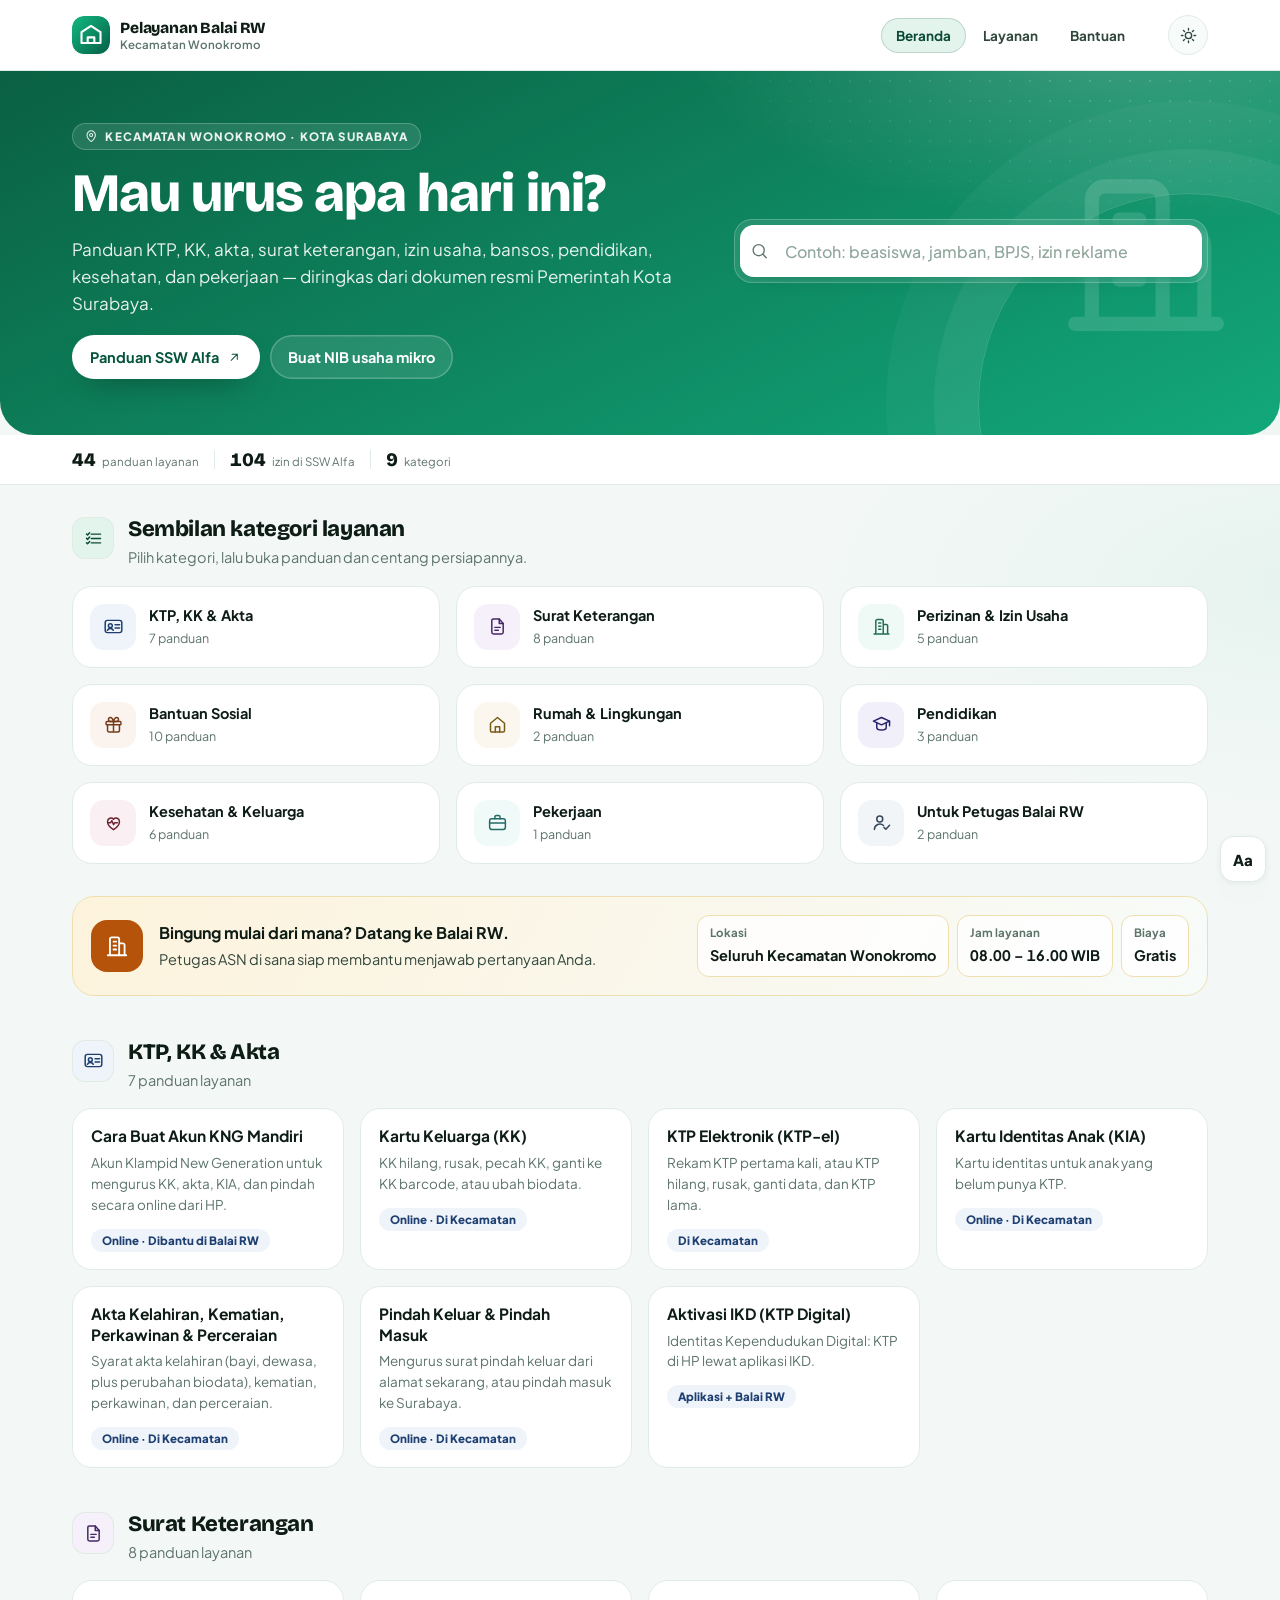
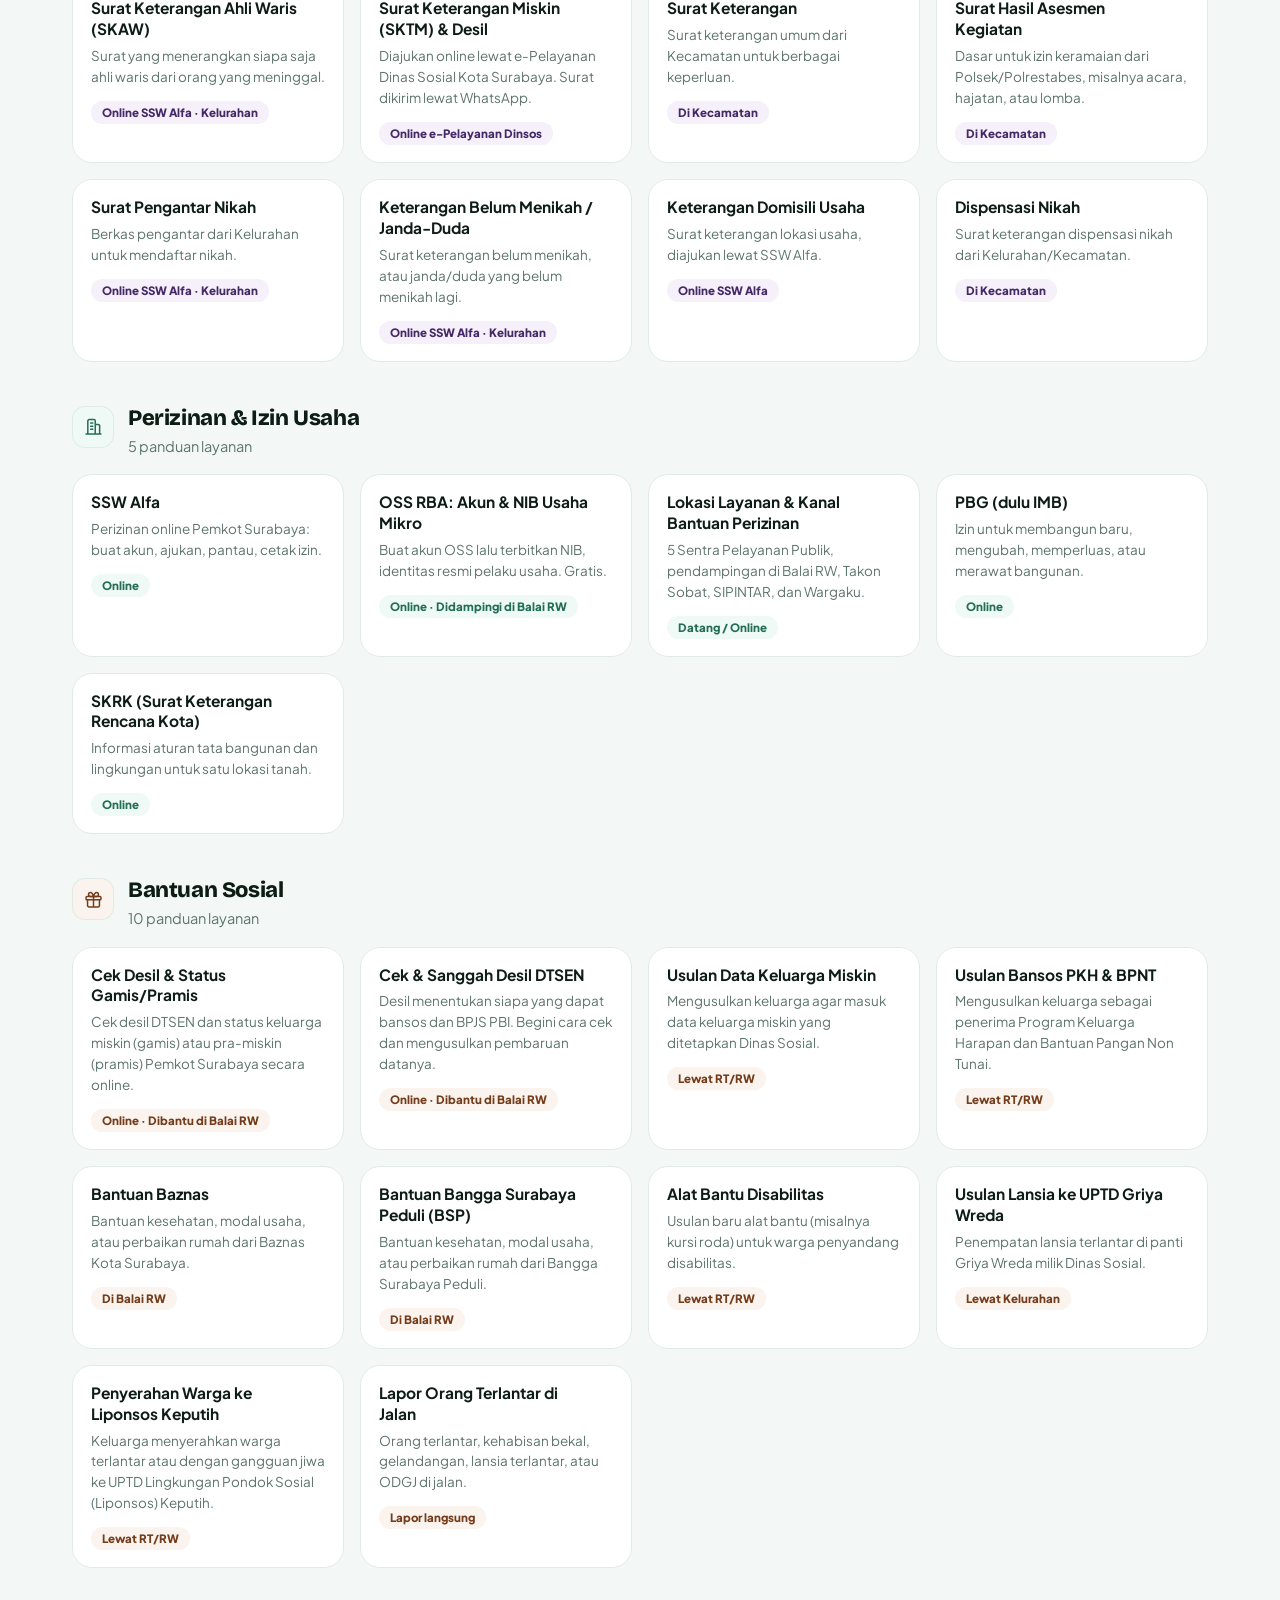
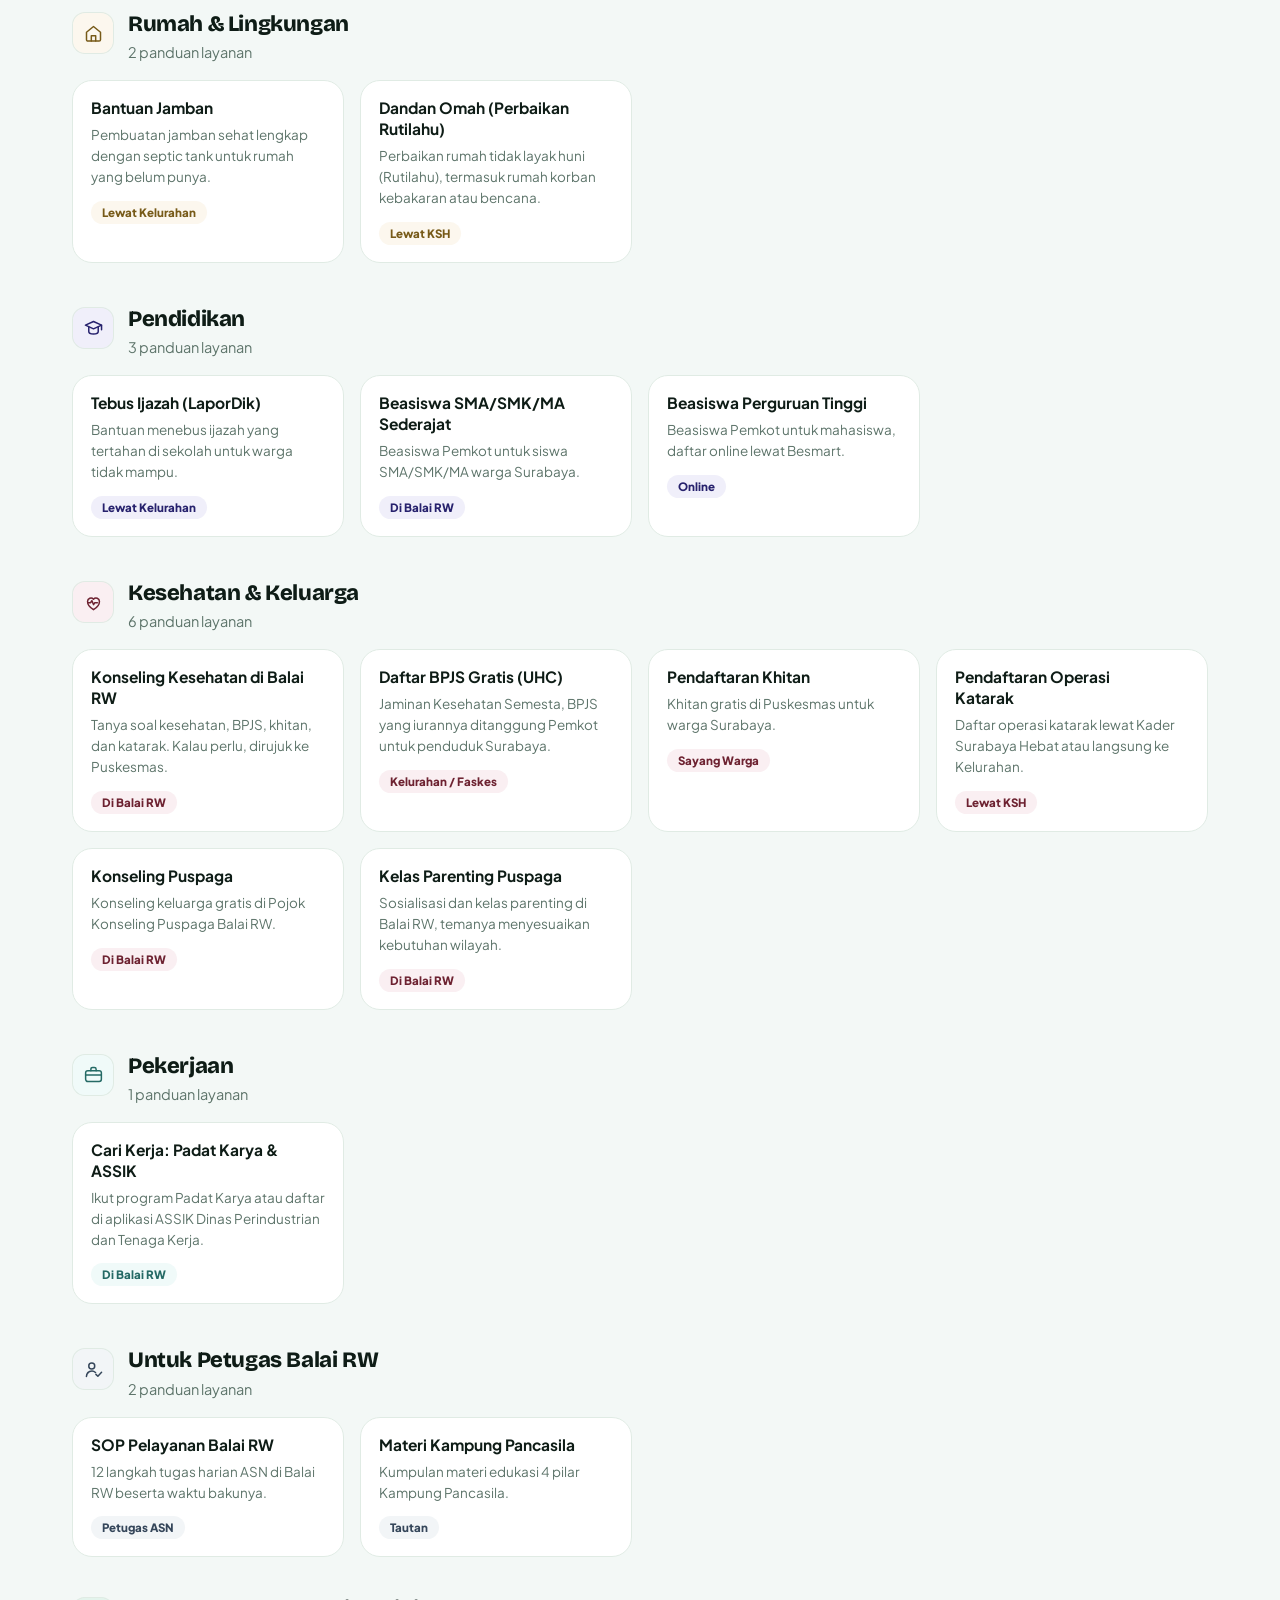
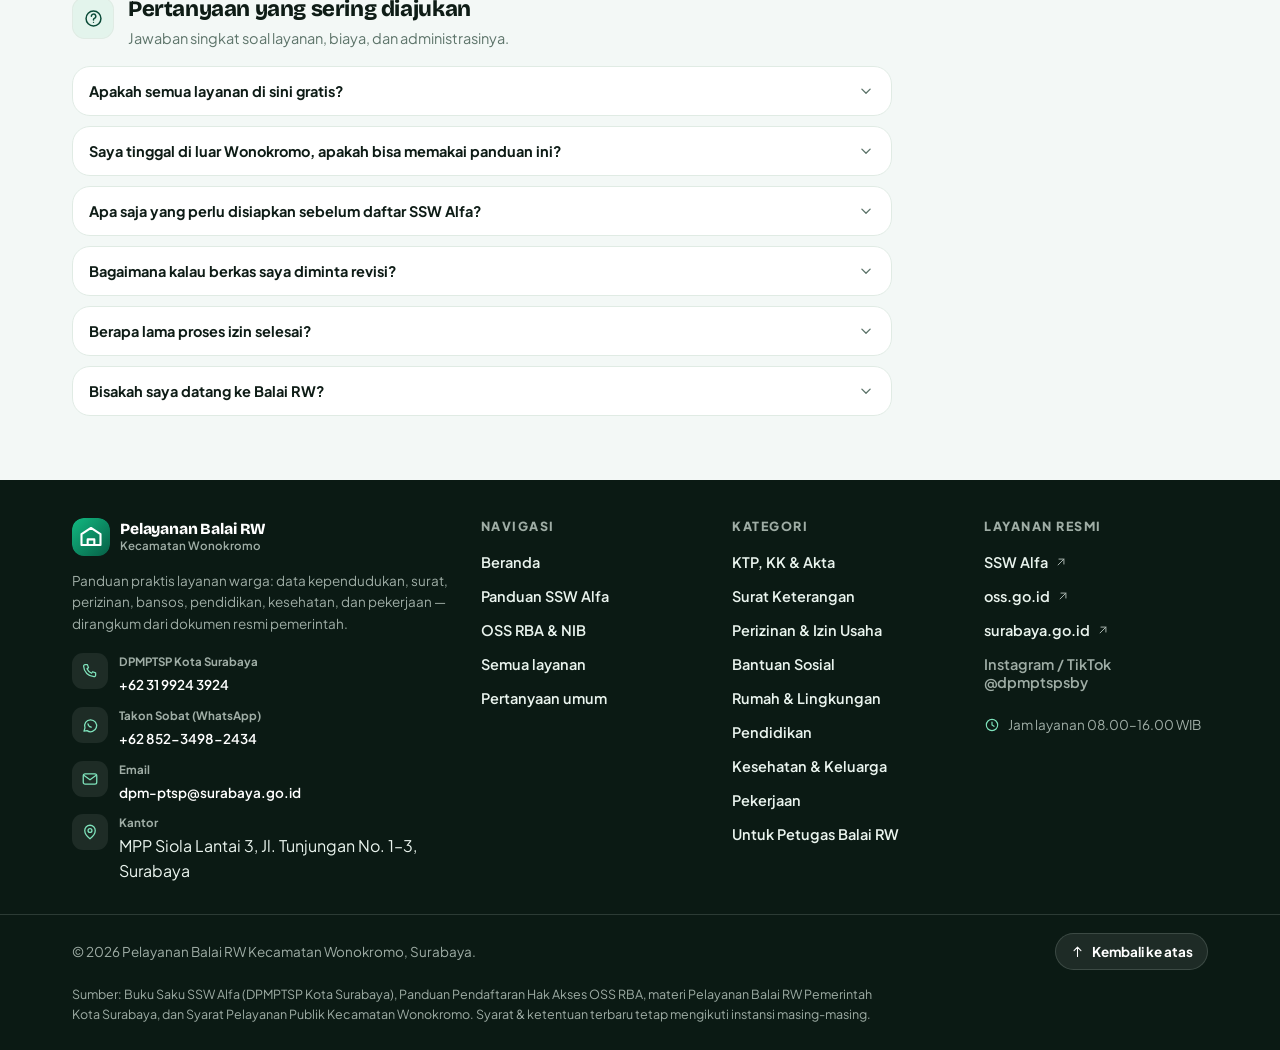
==== index.html @ f9ab4705 "temp: add font picker (Aa button) with 10 Google Fonts options" ====
<!doctype html>
<html lang="id">
<head>
<meta charset="utf-8">
<meta name="viewport" content="width=device-width, initial-scale=1, viewport-fit=cover">
<meta name="description" content="Panduan layanan warga Kecamatan Wonokromo, Surabaya: KTP, KK, akta, surat keterangan, izin usaha & NIB, cek dan sanggah desil, bansos, beasiswa, dan kesehatan.">
<meta name="author" content="Muhammad Ghifari Iksan, S.Tr.IP., M.A.P.">
<meta name="theme-color" content="#065F46">
<meta property="og:type" content="website">
<meta property="og:site_name" content="Pelayanan Balai RW Wonokromo">
<meta property="og:title" content="Pelayanan Balai RW Kecamatan Wonokromo">
<meta property="og:description" content="Panduan layanan warga Kecamatan Wonokromo, Surabaya: KTP, KK, akta, surat keterangan, izin usaha & NIB, cek dan sanggah desil, bansos, beasiswa, dan kesehatan.">
<meta property="og:url" content="https://pelayanan-balai-rw.netlify.app/">
<meta property="og:locale" content="id_ID">
<link rel="icon" type="image/svg+xml" href="data:image/svg+xml,%3Csvg xmlns='http://www.w3.org/2000/svg' viewBox='0 0 64 64'%3E%3Cdefs%3E%3ClinearGradient id='g' x1='0' y1='0' x2='1' y2='1'%3E%3Cstop offset='0' stop-color='%230E9F6E'/%3E%3Cstop offset='1' stop-color='%23065440'/%3E%3C/linearGradient%3E%3C/defs%3E%3Crect width='64' height='64' rx='16' fill='url(%23g)'/%3E%3Cpath d='M32 14 16 26v22h32V26L32 14Z' fill='none' stroke='%23fff' stroke-width='4' stroke-linejoin='round'/%3E%3Cpath d='M27 48V38h10v10' fill='none' stroke='%23fff' stroke-width='4' stroke-linejoin='round'/%3E%3C/svg%3E">
<title>Pelayanan Balai RW Wonokromo</title>
<link rel="preconnect" href="https://fonts.googleapis.com">
<link rel="preconnect" href="https://fonts.gstatic.com" crossorigin>
<link rel="stylesheet" href="https://fonts.googleapis.com/css2?family=Bricolage+Grotesque:opsz,wght@12..96,600;12..96,800&family=Plus+Jakarta+Sans:wght@400;500;600;700&display=swap">
<link rel="stylesheet" href="assets/style.css">
<link rel="manifest" href="manifest.webmanifest">
<meta name="mobile-web-app-capable" content="yes">
<meta name="apple-mobile-web-app-title" content="Balai RW Wonokromo">
<meta name="format-detection" content="telephone=no">
<link rel="apple-touch-icon" href="assets/icons/apple-touch-icon.png">
<link rel="canonical" href="https://pelayanan-balai-rw.netlify.app/">
<meta property="og:image" content="https://pelayanan-balai-rw.netlify.app/assets/icons/icon-512.png">
<meta property="og:image:alt" content="Pelayanan Balai RW Wonokromo">
<script>
/* Tema: set sebelum render agar tidak ada kedipan. ?t=light|dark untuk pratinjau. */
(function(){try{
  var q=new URLSearchParams(location.search).get("t");
  var t=(q==="light"||q==="dark")?q:localStorage.getItem("brw-theme");
  if(t!=="light"&&t!=="dark")t=matchMedia("(prefers-color-scheme: dark)").matches?"dark":"light";
  document.documentElement.dataset.theme=t;
}catch(e){document.documentElement.dataset.theme="light";}})();
</script>
</head>
<body>

<!-- ============ IKON SVG (satu sprite, tanpa dependensi) ============ -->
<svg class="sprite" aria-hidden="true" focusable="false" width="0" height="0"><defs>
  <symbol id="i-search" viewBox="0 0 24 24" fill="none" stroke="currentColor" stroke-width="1.7" stroke-linecap="round" stroke-linejoin="round"><circle cx="11" cy="11" r="7"/><path d="M20.5 20.5 16.2 16.2"/></symbol>
  <symbol id="i-x" viewBox="0 0 24 24" fill="none" stroke="currentColor" stroke-width="1.7" stroke-linecap="round" stroke-linejoin="round"><path d="M6.5 6.5 17.5 17.5M17.5 6.5 6.5 17.5"/></symbol>
  <symbol id="i-menu" viewBox="0 0 24 24" fill="none" stroke="currentColor" stroke-width="1.7" stroke-linecap="round"><path d="M4 7h16M4 12h16M4 17h11"/></symbol>
  <symbol id="i-arrow-right" viewBox="0 0 24 24" fill="none" stroke="currentColor" stroke-width="1.7" stroke-linecap="round" stroke-linejoin="round"><path d="M4.5 12h14M13 6.5l5.5 5.5L13 17.5"/></symbol>
  <symbol id="i-arrow-left" viewBox="0 0 24 24" fill="none" stroke="currentColor" stroke-width="1.7" stroke-linecap="round" stroke-linejoin="round"><path d="M19.5 12h-14M11 6.5 5.5 12 11 17.5"/></symbol>
  <symbol id="i-arrow-up-right" viewBox="0 0 24 24" fill="none" stroke="currentColor" stroke-width="1.7" stroke-linecap="round" stroke-linejoin="round"><path d="M7 17 17 7M8.5 7H17v8.5"/></symbol>
  <symbol id="i-arrow-up" viewBox="0 0 24 24" fill="none" stroke="currentColor" stroke-width="1.7" stroke-linecap="round" stroke-linejoin="round"><path d="M12 20V5M6.5 10.5 12 5l5.5 5.5"/></symbol>
  <symbol id="i-chevron-down" viewBox="0 0 24 24" fill="none" stroke="currentColor" stroke-width="1.8" stroke-linecap="round" stroke-linejoin="round"><path d="M6.5 9.5 12 15l5.5-5.5"/></symbol>
  <symbol id="i-chevron-right" viewBox="0 0 24 24" fill="none" stroke="currentColor" stroke-width="1.8" stroke-linecap="round" stroke-linejoin="round"><path d="M9.5 6.5 15 12l-5.5 5.5"/></symbol>
  <symbol id="i-phone" viewBox="0 0 24 24" fill="none" stroke="currentColor" stroke-width="1.7" stroke-linecap="round" stroke-linejoin="round"><path d="M5.5 3.5h3l1.5 4-2 1.4a12 12 0 0 0 6.1 6.1l1.4-2 4 1.5v3a2 2 0 0 1-2.2 2A14.5 14.5 0 0 1 3.5 5.7a2 2 0 0 1 2-2.2Z"/></symbol>
  <symbol id="i-mail" viewBox="0 0 24 24" fill="none" stroke="currentColor" stroke-width="1.7" stroke-linecap="round" stroke-linejoin="round"><rect x="3" y="5.2" width="18" height="13.6" rx="2.5"/><path d="m4.2 7.4 7.8 5.6 7.8-5.6"/></symbol>
  <symbol id="i-pin" viewBox="0 0 24 24" fill="none" stroke="currentColor" stroke-width="1.7" stroke-linecap="round" stroke-linejoin="round"><path d="M12 21s7-5.4 7-11a7 7 0 1 0-14 0c0 5.6 7 11 7 11Z"/><circle cx="12" cy="10" r="2.6"/></symbol>
  <symbol id="i-clock" viewBox="0 0 24 24" fill="none" stroke="currentColor" stroke-width="1.7" stroke-linecap="round" stroke-linejoin="round"><circle cx="12" cy="12" r="8.5"/><path d="M12 7.5V12l3 2"/></symbol>
  <symbol id="i-chat" viewBox="0 0 24 24" fill="none" stroke="currentColor" stroke-width="1.7" stroke-linecap="round" stroke-linejoin="round"><path d="M4 20.2 5.3 15.8A8 8 0 1 1 8.1 19.5L4 20.2Z"/><path d="M9.3 10.4c.4 2.4 1.9 4 4.4 4.4"/></symbol>
  <symbol id="i-copy" viewBox="0 0 24 24" fill="none" stroke="currentColor" stroke-width="1.7" stroke-linecap="round" stroke-linejoin="round"><rect x="9" y="9" width="11.5" height="11.5" rx="2.5"/><path d="M5.8 15H5.5a1 1 0 0 1-1-1V5.5a1 1 0 0 1 1-1H14a1 1 0 0 1 1 1v.3"/></symbol>
  <symbol id="i-check" viewBox="0 0 24 24" fill="none" stroke="currentColor" stroke-width="1.9" stroke-linecap="round" stroke-linejoin="round"><path d="M5 12.5 9.5 17 19 7"/></symbol>
  <symbol id="i-check-circle" viewBox="0 0 24 24" fill="none" stroke="currentColor" stroke-width="1.7" stroke-linecap="round" stroke-linejoin="round"><circle cx="12" cy="12" r="8.5"/><path d="M8.4 12.2l2.6 2.6 4.6-5.2"/></symbol>
  <symbol id="i-alert" viewBox="0 0 24 24" fill="none" stroke="currentColor" stroke-width="1.7" stroke-linecap="round" stroke-linejoin="round"><path d="M12 4.5 21 19.5H3L12 4.5Z"/><path d="M12 10v4"/><circle cx="12" cy="16.9" r=".7" fill="currentColor" stroke="none"/></symbol>
  <symbol id="i-info" viewBox="0 0 24 24" fill="none" stroke="currentColor" stroke-width="1.7" stroke-linecap="round" stroke-linejoin="round"><circle cx="12" cy="12" r="8.5"/><path d="M12 11.2v5"/><circle cx="12" cy="8.1" r=".8" fill="currentColor" stroke="none"/></symbol>
  <symbol id="i-help" viewBox="0 0 24 24" fill="none" stroke="currentColor" stroke-width="1.7" stroke-linecap="round" stroke-linejoin="round"><circle cx="12" cy="12" r="8.5"/><path d="M9.6 9.5a2.5 2.5 0 1 1 3.4 2.3c-.6.3-1 .9-1 1.6v.4"/><circle cx="12" cy="16.4" r=".8" fill="currentColor" stroke="none"/></symbol>
  <symbol id="i-sun" viewBox="0 0 24 24" fill="none" stroke="currentColor" stroke-width="1.7" stroke-linecap="round" stroke-linejoin="round"><circle cx="12" cy="12" r="4"/><path d="M12 3v2M12 19v2M3 12h2M19 12h2M5.6 5.6 7 7M17 17l1.4 1.4M18.4 5.6 17 7M7 17l-1.4 1.4"/></symbol>
  <symbol id="i-moon" viewBox="0 0 24 24" fill="none" stroke="currentColor" stroke-width="1.7" stroke-linecap="round" stroke-linejoin="round"><path d="M20 13.6A8.2 8.2 0 0 1 10.4 4 8.2 8.2 0 1 0 20 13.6Z"/></symbol>
  <symbol id="i-globe" viewBox="0 0 24 24" fill="none" stroke="currentColor" stroke-width="1.7" stroke-linecap="round" stroke-linejoin="round"><circle cx="12" cy="12" r="8.5"/><path d="M3.5 12h17M12 3.5c2.4 2.3 3.6 5.1 3.6 8.5s-1.2 6.2-3.6 8.5c-2.4-2.3-3.6-5.1-3.6-8.5S9.6 5.8 12 3.5Z"/></symbol>
  <symbol id="i-share" viewBox="0 0 24 24" fill="none" stroke="currentColor" stroke-width="1.7" stroke-linecap="round" stroke-linejoin="round"><circle cx="6.2" cy="12" r="2.6"/><circle cx="17.4" cy="6.2" r="2.6"/><circle cx="17.4" cy="17.8" r="2.6"/><path d="m8.5 10.7 6.6-3.3M8.5 13.3l6.6 3.3"/></symbol>
  <symbol id="i-book" viewBox="0 0 24 24" fill="none" stroke="currentColor" stroke-width="1.7" stroke-linecap="round" stroke-linejoin="round"><path d="M4 5.6A2.2 2.2 0 0 1 6.2 4H11v16H6.2A2.2 2.2 0 0 0 4 21.4V5.6Z"/><path d="M20 5.6A2.2 2.2 0 0 0 17.8 4H13v16h4.8a2.2 2.2 0 0 1 2.2 1.4V5.6Z"/></symbol>
  <symbol id="i-list" viewBox="0 0 24 24" fill="none" stroke="currentColor" stroke-width="1.7" stroke-linecap="round" stroke-linejoin="round"><path d="M9.5 7H20M9.5 12H20M9.5 17H20"/><path d="M4 6.8 5.2 8 7.6 5.4M4 11.8 5.2 13l2.4-2.6M4 16.8 5.2 18l2.4-2.6"/></symbol>
  <symbol id="i-route" viewBox="0 0 24 24" fill="none" stroke="currentColor" stroke-width="1.7" stroke-linecap="round" stroke-linejoin="round"><circle cx="6" cy="6" r="2.5"/><circle cx="18" cy="18" r="2.5"/><path d="M6 8.5V13a4 4 0 0 0 4 4h5.5"/></symbol>
  <symbol id="i-users" viewBox="0 0 24 24" fill="none" stroke="currentColor" stroke-width="1.7" stroke-linecap="round" stroke-linejoin="round"><circle cx="9" cy="8" r="3.2"/><path d="M3.6 19.6a5.4 5.4 0 0 1 10.8 0"/><path d="M16.2 5.4a3.2 3.2 0 0 1 0 5.8M17.6 14.6a5.4 5.4 0 0 1 2.8 4.8"/></symbol>
  <symbol id="i-user-check" viewBox="0 0 24 24" fill="none" stroke="currentColor" stroke-width="1.7" stroke-linecap="round" stroke-linejoin="round"><circle cx="10" cy="8" r="3.4"/><path d="M3.9 20a6.2 6.2 0 0 1 10.4-4.6"/><path d="M14.8 17.6 17 19.8l4.2-4.6"/></symbol>
  <symbol id="i-briefcase" viewBox="0 0 24 24" fill="none" stroke="currentColor" stroke-width="1.7" stroke-linecap="round" stroke-linejoin="round"><rect x="3" y="7.6" width="18" height="12.4" rx="2.5"/><path d="M9 7.6V6a2 2 0 0 1 2-2h2a2 2 0 0 1 2 2v1.6M3 12.6h18"/></symbol>
  <symbol id="i-home" viewBox="0 0 24 24" fill="none" stroke="currentColor" stroke-width="1.7" stroke-linecap="round" stroke-linejoin="round"><path d="M4 10.6 12 4l8 6.6V19a1.6 1.6 0 0 1-1.6 1.6H5.6A1.6 1.6 0 0 1 4 19v-8.4Z"/><path d="M9.5 20.6v-6h5v6"/></symbol>
  <symbol id="i-grad" viewBox="0 0 24 24" fill="none" stroke="currentColor" stroke-width="1.7" stroke-linecap="round" stroke-linejoin="round"><path d="M12 4 2.8 8.2 12 12.4l9.2-4.2L12 4Z"/><path d="M6.6 10.4v4.9c0 1.6 2.4 2.9 5.4 2.9s5.4-1.3 5.4-2.9v-4.9M21.2 8.4v5"/></symbol>
  <symbol id="i-heart" viewBox="0 0 24 24" fill="none" stroke="currentColor" stroke-width="1.7" stroke-linecap="round" stroke-linejoin="round"><path d="M12 20.2S5.2 16 5.2 10.8a3.9 3.9 0 0 1 6.8-2.6 3.9 3.9 0 0 1 6.8 2.6c0 5.2-6.8 9.4-6.8 9.4Z"/><path d="M5.8 12.2h2.9l1.4-2.3 2 4.6 1.4-2.3h2.9"/></symbol>
  <symbol id="i-idcard" viewBox="0 0 24 24" fill="none" stroke="currentColor" stroke-width="1.7" stroke-linecap="round" stroke-linejoin="round"><rect x="2.5" y="5" width="19" height="14" rx="2.6"/><circle cx="8.4" cy="11" r="2.2"/><path d="M5 16.4a3.7 3.7 0 0 1 6.8 0M13.8 10H19M13.8 13.6H19"/></symbol>
  <symbol id="i-file" viewBox="0 0 24 24" fill="none" stroke="currentColor" stroke-width="1.7" stroke-linecap="round" stroke-linejoin="round"><path d="M14 3.5H7.5A2 2 0 0 0 5.5 5.5v13a2 2 0 0 0 2 2h9a2 2 0 0 0 2-2V8.5Z"/><path d="M14 3.5v5h4.5M9 13h6M9 16.4h4"/></symbol>
  <symbol id="i-building" viewBox="0 0 24 24" fill="none" stroke="currentColor" stroke-width="1.7" stroke-linecap="round" stroke-linejoin="round"><path d="M3.5 20.5h17M5.5 20.5V5.6A1.6 1.6 0 0 1 7.1 4h5.3a1.6 1.6 0 0 1 1.6 1.6v14.9M14 9.6h3.4a1.6 1.6 0 0 1 1.6 1.6v9.3M8.8 8h2.4M8.8 11.6h2.4M8.8 15.2h2.4"/></symbol>
  <symbol id="i-gift" viewBox="0 0 24 24" fill="none" stroke="currentColor" stroke-width="1.7" stroke-linecap="round" stroke-linejoin="round"><rect x="3.5" y="8.6" width="17" height="3.8" rx="1"/><path d="M5.2 12.4v6.4a1.7 1.7 0 0 0 1.7 1.7h10.2a1.7 1.7 0 0 0 1.7-1.7v-6.4M12 8.6v11.9M12 8.6s-1.2-4.6-3.4-4.6a2.2 2.2 0 1 0 0 4.6H12ZM12 8.6s1.2-4.6 3.4-4.6a2.2 2.2 0 1 1 0 4.6H12Z"/></symbol>
  <symbol id="i-sparkle" viewBox="0 0 24 24" fill="none" stroke="currentColor" stroke-width="1.7" stroke-linecap="round" stroke-linejoin="round"><path d="M12 3.5 13.8 9l5.7 1.9-5.7 1.9L12 18.5l-1.8-5.7L4.5 10.9 10.2 9 12 3.5Z"/><path d="M18.5 3.5v3M17 5h3"/></symbol>
  <symbol id="i-calendar" viewBox="0 0 24 24" fill="none" stroke="currentColor" stroke-width="1.7" stroke-linecap="round" stroke-linejoin="round"><rect x="3.5" y="5" width="17" height="15.5" rx="2.6"/><path d="M3.5 9.6h17M8 3.5v3M16 3.5v3"/></symbol>
</defs></svg>

<!-- ============ HEADER ============ -->
<header class="head" id="head">
  <div class="wrap head-bar">
    <a class="logo" href="#beranda" data-nav="beranda">
      <span class="logo-mark" aria-hidden="true">
        <svg viewBox="0 0 40 40" focusable="false"><defs><linearGradient id="lg" x1="0" y1="0" x2="1" y2="1"><stop offset="0" stop-color="var(--mark-a)"/><stop offset="1" stop-color="var(--mark-b)"/></linearGradient></defs><rect width="40" height="40" rx="12" fill="url(#lg)"/><path d="M20 10.5 10 17v11.5h20V17L20 10.5Z" fill="none" stroke="#fff" stroke-width="2.2" stroke-linejoin="round"/><path d="M16.5 28.5v-6h7v6" fill="none" stroke="#fff" stroke-width="2.2" stroke-linejoin="round"/></svg>
      </span>
      <span class="logo-txt"><strong>Pelayanan Balai RW</strong><em>Kecamatan Wonokromo</em></span>
    </a>

    <nav class="mainnav" aria-label="Navigasi utama">
      <a href="#beranda" data-nav="beranda">Beranda</a>
      <button type="button" data-nav="layanan" data-go="kategori">Layanan</button>
      <button type="button" data-nav="bantuan" data-go="bantuan">Bantuan</button>
    </nav>

    <div class="head-tools">
      <button class="ibtn" id="themeBtn" type="button" aria-label="Ganti mode gelap/terang" aria-pressed="false">
        <svg class="ic ic-sun" aria-hidden="true"><use href="#i-sun"/></svg><svg class="ic ic-moon" aria-hidden="true"><use href="#i-moon"/></svg>
      </button>
      <button class="ibtn burger" id="menuBtn" type="button" aria-label="Buka menu" aria-expanded="false" aria-controls="drawer"><svg class="ic" aria-hidden="true"><use href="#i-menu"/></svg></button>
    </div>
  </div>
</header>

<div class="drawer" id="drawer" hidden>
    <div class="drawer-in">
      <p class="drawer-t">Menu</p>
      <a href="#beranda" data-nav="beranda">Beranda</a>
      <button type="button" data-nav="layanan" data-go="kategori">Semua layanan</button>
      <button type="button" data-go="faq">Pertanyaan umum</button>
      <button type="button" data-nav="bantuan" data-go="bantuan">Kontak bantuan</button>
      <div class="drawer-foot">
        <p>Kantor Wonokromo, Surabaya</p>
        <a href="tel:+623199243924"><svg class="ic" aria-hidden="true"><use href="#i-phone"/></svg> +62 31 9924 3924</a>
        <a href="https://wa.me/6285234982434" target="_blank" rel="noopener"><svg class="ic" aria-hidden="true"><use href="#i-chat"/></svg> Takon Sobat (WhatsApp)</a>
      </div>
    </div>
  </div>

<!-- ================= BERANDA ================= -->
<div data-view="beranda">
  <section class="hero">
    <svg class="hero-art" aria-hidden="true"><use href="#i-building"/></svg>
    <div class="wrap hero-in">
      <div class="hero-txt">
        <span class="eyebrow"><svg class="ic" aria-hidden="true"><use href="#i-pin"/></svg> Kecamatan Wonokromo · Kota Surabaya</span>
        <h1>Mau urus apa hari ini?</h1>
        <p class="lead">Panduan KTP, KK, akta, surat keterangan, izin usaha, bansos, pendidikan, kesehatan, dan pekerjaan — diringkas dari dokumen resmi Pemerintah Kota Surabaya.</p>
        <div class="hero-cta">
          <a class="btn btn-primary" href="#ssw">Panduan SSW Alfa <svg class="ic" aria-hidden="true"><use href="#i-arrow-up-right"/></svg></a>
          <a class="btn btn-soft" href="#oss">Buat NIB usaha mikro</a>
        </div>
      </div>
      <form class="search hero-search" role="search" id="hsearchHero">
        <label class="sr" for="hq">Cari layanan</label>
        <svg class="ic" aria-hidden="true"><use href="#i-search"/></svg>
        <input id="hq" type="search" placeholder="Contoh: beasiswa, jamban, BPJS, izin reklame" autocomplete="off">
        <button class="clr" id="hclr" type="button" aria-label="Hapus pencarian" hidden>×</button>
      </form>
    </div>
  </section>

  <div class="strip">
    <div class="wrap strip-in">
      <div class="stats" id="hstats"></div>
    </div>
  </div>

  <main class="wrap">
    <section class="ksec" id="kategori">
      <div class="sec-h">
        <span class="sec-ic"><svg class="ic" aria-hidden="true"><use href="#i-list"/></svg></span>
        <div><h2>Sembilan kategori layanan</h2><p>Pilih kategori, lalu buka panduan dan centang persiapannya.</p></div>
      </div>
      <div class="kgrid" id="kgrid"></div>
    </section>

    <div id="hout"></div>

    <section class="faqsec" id="faq">
      <div class="sec-h">
        <span class="sec-ic"><svg class="ic" aria-hidden="true"><use href="#i-help"/></svg></span>
        <div><h2>Pertanyaan yang sering diajukan</h2><p>Jawaban singkat soal layanan, biaya, dan administrasinya.</p></div>
      </div>
      <div class="faq">
        <details class="faq-item"><summary>Apakah semua layanan di sini gratis?<svg class="ic" aria-hidden="true"><use href="#i-chevron-down"/></svg></summary><p>Pendampingan dan panduan di Balai RW tidak dipungut biaya. Sebagian izin di SSW Alfa memang menetapkan retribusi daerah; besaran dan syaratnya mengikuti ketentuan instansi pemroses masing-masing.</p></details>
        <details class="faq-item"><summary>Saya tinggal di luar Wonokromo, apakah bisa memakai panduan ini?<svg class="ic" aria-hidden="true"><use href="#i-chevron-down"/></svg></summary><p>Bisa. Langkah dan syarat antar-kecamatan umumnya mirip, tapi beberapa layanan punya daftar syarat khusus. Untuk layanan yang berbeda, konfirmasi dulu ke kecamatan tempat Anda tinggal.</p></details>
        <details class="faq-item"><summary>Apa saja yang perlu disiapkan sebelum daftar SSW Alfa?<svg class="ic" aria-hidden="true"><use href="#i-chevron-down"/></svg></summary><p>Email yang belum pernah terdaftar, nomor HP aktif, KTP (atau paspor), serta berkas persyaratan sesuai layanan yang akan Anda ajukan. Berkasnya boleh berupa foto atau hasil pindai.</p></details>
        <details class="faq-item"><summary>Bagaimana kalau berkas saya diminta revisi?<svg class="ic" aria-hidden="true"><use href="#i-chevron-down"/></svg></summary><p>Tidak perlu daftar ulang. Buka menu <b>Permohonan Saya</b>, baca catatan perbaikan dari petugas, unggah ulang berkas yang diperbaiki, lalu kirim kembali.</p></details>
        <details class="faq-item"><summary>Berapa lama proses izin selesai?<svg class="ic" aria-hidden="true"><use href="#i-chevron-down"/></svg></summary><p>Tergantung instansi yang memproses. Statusnya bisa dipantau langsung di SSW Alfa pada menu <b>Permohonan Saya</b>, termasuk catatan bila masih perlu revisi.</p></details>
        <details class="faq-item"><summary>Bisakah saya datang ke Balai RW?<svg class="ic" aria-hidden="true"><use href="#i-chevron-down"/></svg></summary><p>Bisa. Balai RW tersedia di seluruh RT/RW Kecamatan Wonokromo pada pukul <b>08.00–16.00 WIB</b>. Bawa KTP dan berkas yang akan diurus supaya lebih cepat.</p></details>
      </div>
    </section>
  </main>
</div>

<!-- ================= SSW ALFA ================= -->
<div data-view="ssw" hidden>
  <section class="hero">
    <svg class="hero-art" aria-hidden="true"><use href="#i-route"/></svg>
    <div class="wrap">
      <span class="eyebrow"><svg class="ic" aria-hidden="true"><use href="#i-building"/></svg> Perizinan Online Kota Surabaya</span>
      <h1>SSW Alfa</h1>
      <p class="lead">SSW Alfa (Surabaya Single Window Alfa) adalah aplikasi perizinan online Pemerintah Kota Surabaya. Daftar, unggah berkas, pantau status, sampai cetak izin bisa dari rumah tanpa bolak-balik ke kantor.</p>
      <div class="cta">
        <a class="btn btn-primary" href="https://sswalfa.surabaya.go.id" target="_blank" rel="noopener">Buka SSW Alfa <svg class="ic" aria-hidden="true"><use href="#i-arrow-up-right"/></svg></a>
        <button class="btn btn-soft" type="button" data-jump="ssw-layanan"><svg class="ic" aria-hidden="true"><use href="#i-search"/></svg> Cari layanan</button>
      </div>
      <p class="src"><svg class="ic" aria-hidden="true"><use href="#i-book"/></svg> Diringkas dari Buku Saku SSW Alfa, Dinas Penanaman Modal dan Pelayanan Terpadu Satu Pintu Kota Surabaya.</p>
    </div>
  </section>

  <nav class="tabs" aria-label="Bagian panduan SSW Alfa">
    <div class="wrap">
      <button type="button" data-jump="ssw-siapkan">Siapkan</button>
      <button type="button" data-jump="ssw-alur">Alur 4 Tahap</button>
      <button type="button" data-jump="ssw-revisi">Kalau Revisi</button>
      <button type="button" data-jump="ssw-layanan">Daftar Layanan</button>
      <button type="button" data-jump="ssw-bantuan">Bantuan</button>
    </div>
  </nav>

  <main class="wrap">
    <section id="ssw-siapkan">
      <div class="sec-h">
        <span class="sec-ic"><svg class="ic" aria-hidden="true"><use href="#i-list"/></svg></span>
        <div><h2>Siapkan dulu</h2><p>Centang yang sudah siap. Centangan tersimpan di HP Anda.</p></div>
      </div>
      <div class="card">
        <label class="check"><input type="checkbox" id="p1"><span><b>Email aktif</b><small>Belum pernah dipakai daftar di SSW Alfa. Kode aktivasi dikirim ke sini.</small></span></label>
        <label class="check"><input type="checkbox" id="p2"><span><b>Nomor HP aktif</b><small>Nomor pemilik HP ini akan dipakai untuk pemberitahuan status.</small></span></label>
        <label class="check"><input type="checkbox" id="p3"><span><b>KTP (atau paspor)</b><small>Data diri harus benar dan lengkap sesuai dokumen.</small></span></label>
        <label class="check"><input type="checkbox" id="p4"><span><b>Berkas persyaratan</b><small>Dalam bentuk foto atau hasil pindai. Isinya beda-beda tiap layanan.</small></span></label>
      </div>
    </section>

    <section id="ssw-alur">
      <div class="sec-h">
        <span class="sec-ic"><svg class="ic" aria-hidden="true"><use href="#i-route"/></svg></span>
        <div><h2>Alur 4 tahap</h2><p>Tahap 1 dan 2 cukup sekali saja. Selanjutnya tiap mengurus izin langsung ke Tahap 3.</p></div>
      </div>
      <div class="progress" aria-live="polite"><div class="bar"><i id="barFill"></i></div><b id="barText">0/0</b><button class="linkbtn" id="resetBtn" type="button">Ulang</button></div>
      <div class="stages" id="sswStages">
        <article class="stage">
          <div class="stage-h"><div class="num">1</div><div><h3>Buat akun</h3><p>±5 menit · cukup sekali</p></div></div>
          <label class="check"><input type="checkbox" id="s1a"><span>Buka <b>sswalfa.surabaya.go.id</b>, klik <kbd>MASUK</kbd></span></label>
          <label class="check"><input type="checkbox" id="s1b"><span>Di halaman login, klik <kbd>Buat Akun Sekarang</kbd></span></label>
          <label class="check"><input type="checkbox" id="s1c"><span>Isi data akun, centang persetujuan, lalu klik <kbd>Lanjutkan</kbd></span></label>
          <details class="more"><summary>Apa saja yang diisi?<svg class="ic" aria-hidden="true"><use href="#i-chevron-down"/></svg></summary><ol><li>Nama lengkap sesuai KTP</li><li>Email yang belum pernah terdaftar</li><li>Username, minimal 8 karakter</li><li>Nomor HP</li><li>Password, minimal 8 karakter</li><li>Kode captcha</li></ol></details>
          <label class="check"><input type="checkbox" id="s1d"><span>Buka email Anda, salin <b>kode aktivasi</b>, lalu masukkan di halaman Aktivasi Akun<small>Tidak ada di kotak masuk? Cek folder Spam atau Promosi.</small></span></label>
        </article>
        <article class="stage">
          <div class="stage-h"><div class="num">2</div><div><h3>Lengkapi profil</h3><p>Wajib sebelum bisa mengajukan permohonan</p></div></div>
          <label class="check"><input type="checkbox" id="s2a"><span>Login, lalu buka menu <kbd>Profil Pengguna</kbd></span></label>
          <label class="check"><input type="checkbox" id="s2b"><span>Isi identitas diri, lalu simpan</span></label>
          <details class="more"><summary>Apa saja yang diisi?<svg class="ic" aria-hidden="true"><use href="#i-chevron-down"/></svg></summary><ol><li>Jenis identitas (KTP atau paspor) dan nomornya</li><li>Nama lengkap dan nama belakang</li><li>Email, jenis kelamin, tempat dan tanggal lahir</li><li>Provinsi, kabupaten/kota, kecamatan, kelurahan, alamat</li><li>Nomor HP aktif dan pekerjaan</li></ol></details>
        </article>
        <article class="stage">
          <div class="stage-h"><div class="num">3</div><div><h3>Ajukan permohonan</h3><p>Diulang setiap kali mengurus izin baru</p></div></div>
          <label class="check"><input type="checkbox" id="s3a"><span>Klik <kbd>Buat Permohonan</kbd>, pilih layanan yang dibutuhkan<small>Contoh: mahasiswa yang mau magang atau PKL pilih Layanan Penelitian / Magang PKL.</small></span></label>
          <label class="check"><input type="checkbox" id="s3b"><span>Baca <b>syarat administrasi</b> di halaman layanan, pastikan semua berkas sudah ada</span></label>
          <label class="check"><input type="checkbox" id="s3c"><span>Isi <b>data pemohon</b> (NIK, nama, jenis kelamin, alamat, domisili), klik <kbd>Simpan Data</kbd></span></label>
          <label class="check"><input type="checkbox" id="s3d"><span>Isi <b>data anggota</b> dan pilih <b>OPD tujuan</b> jika diminta, lalu simpan<small>OPD (Organisasi Perangkat Daerah) = dinas yang akan memproses izin Anda.</small></span></label>
          <label class="check"><input type="checkbox" id="s3e"><span><b>Unggah berkas</b> persyaratan, klik <kbd>Simpan Data</kbd></span></label>
          <div class="tip"><svg class="ic" aria-hidden="true"><use href="#i-info"/></svg><span>Setiap kali simpan berhasil, muncul tulisan <b>"Berhasil Menyimpan Data!"</b>. Kalau belum muncul, jangan pindah halaman dulu.</span></div>
          <label class="check"><input type="checkbox" id="s3f"><span>Centang pernyataan persetujuan, lalu klik <kbd>Kirim Permohonan</kbd></span></label>
          <label class="check"><input type="checkbox" id="s3g"><span>Unduh dan simpan <b>bukti pendaftaran online</b><small>Ini tanda bahwa permohonan Anda sudah masuk.</small></span></label>
        </article>
        <article class="stage">
          <div class="stage-h"><div class="num">4</div><div><h3>Pantau &amp; cetak izin</h3><p>Cek berkala sampai izin terbit</p></div></div>
          <label class="check"><input type="checkbox" id="s4a"><span>Buka menu <kbd>Permohonan Saya</kbd>, pilih permohonan Anda</span></label>
          <label class="check"><input type="checkbox" id="s4b"><span>Klik <kbd>Detail</kbd> atau <kbd>Riwayat Perjalanan</kbd> untuk melihat status dan catatan petugas</span></label>
          <div class="statuses" aria-label="Arti status"><span class="chip proses">Diproses: tunggu saja</span><span class="chip revisi">Revisi: perbaiki berkas</span><span class="chip terbit">Selesai/Terbit: siap cetak</span></div>
          <label class="check"><input type="checkbox" id="s4c"><span>Kalau sudah terbit, klik <b>nama pengguna</b> di pojok kanan atas, pilih <kbd>Cetak Perizinan Saya</kbd></span></label>
          <label class="check"><input type="checkbox" id="s4d"><span>Pilih izinnya, klik <kbd>Print</kbd> untuk unduh atau cetak<small>Simpan file PDF-nya sebagai arsip supaya bisa dicetak ulang kapan saja.</small></span></label>
        </article>
      </div>
    </section>

    <section id="ssw-revisi">
      <div class="sec-h">
        <span class="sec-ic"><svg class="ic" aria-hidden="true"><use href="#i-check-circle"/></svg></span>
        <div><h2>Kalau berkas diminta revisi</h2><p>Tidak perlu daftar ulang. Cukup perbaiki bagian yang diminta petugas.</p></div>
      </div>
      <div class="card">
        <label class="check"><input type="checkbox" id="r1"><span>Buka <kbd>Permohonan Saya</kbd>, pilih yang berstatus revisi atau pengembalian kelengkapan</span></label>
        <label class="check"><input type="checkbox" id="r2"><span>Baca <b>catatan perbaikan</b> dari petugas di Detail atau Riwayat Perjalanan</span></label>
        <label class="check"><input type="checkbox" id="r3"><span>Siapkan dokumen sesuai catatan, pastikan formatnya sesuai ketentuan</span></label>
        <label class="check"><input type="checkbox" id="r4"><span>Unggah ulang lewat menu sunting/perbaiki permohonan</span></label>
        <label class="check"><input type="checkbox" id="r5"><span>Simpan dan <b>kirim ulang</b>, lalu pantau sampai status berubah jadi proses lanjut atau selesai</span></label>
      </div>
    </section>

    <section id="ssw-layanan">
      <div class="sec-h">
        <span class="sec-ic"><svg class="ic" aria-hidden="true"><use href="#i-search"/></svg></span>
        <div><h2>Daftar layanan SSW Alfa</h2><p>Ketik kata kunci atau pilih salah satu dari 17 kategori.</p></div>
      </div>
      <div class="search">
        <label class="sr" for="q">Cari layanan SSW Alfa</label>
        <svg class="ic" aria-hidden="true"><use href="#i-search"/></svg>
        <input id="q" type="search" placeholder="Contoh: magang, reklame, pohon, IMB" autocomplete="off">
        <button class="clr" id="clr" type="button" aria-label="Hapus pencarian" hidden>×</button>
      </div>
      <div class="quick" id="quick"></div>
      <div id="out" style="margin-top:14px"></div>
      <div class="legend">
        <span><i class="fee n">Tanpa retribusi</i> tidak ada pungutan retribusi daerah</span>
        <span><i class="fee r">Ada retribusi</i> ada biaya yang dibayar ke Pemkot</span>
      </div>
    </section>

    <section id="ssw-bantuan">
      <div class="sec-h">
        <span class="sec-ic"><svg class="ic" aria-hidden="true"><use href="#i-help"/></svg></span>
        <div><h2>Butuh bantuan?</h2><p>Dinas Penanaman Modal dan Pelayanan Terpadu Satu Pintu Kota Surabaya</p></div>
      </div>
      <div class="contact">
        <div class="row"><span class="row-ic"><svg class="ic" aria-hidden="true"><use href="#i-phone"/></svg></span><div><small>Telepon</small><b>+62 31 9924 3924</b></div><button class="copy" data-copy="+623199243924" type="button">Salin</button></div>
        <div class="row"><span class="row-ic"><svg class="ic" aria-hidden="true"><use href="#i-mail"/></svg></span><div><small>Email</small><b>dpm-ptsp@surabaya.go.id</b></div><button class="copy" data-copy="dpm-ptsp@surabaya.go.id" type="button">Salin</button></div>
        <div class="row"><span class="row-ic"><svg class="ic" aria-hidden="true"><use href="#i-globe"/></svg></span><div><small>Situs SSW Alfa</small><b><a href="https://sswalfa.surabaya.go.id" target="_blank" rel="noopener">sswalfa.surabaya.go.id</a></b></div></div>
        <div class="row"><span class="row-ic"><svg class="ic" aria-hidden="true"><use href="#i-pin"/></svg></span><div><small>Datang langsung</small><b>Mal Pelayanan Publik (MPP) Siola Lantai 3, Jalan Tunjungan No. 1–3, Surabaya</b></div></div>
        <div class="row"><span class="row-ic"><svg class="ic" aria-hidden="true"><use href="#i-chat"/></svg></span><div><small>Takon Sobat (konsultasi via WhatsApp)</small><b>+62 852-3498-2434</b></div><button class="copy" data-copy="6285234982434" type="button">Salin</button></div>
        <div class="row"><span class="row-ic"><svg class="ic" aria-hidden="true"><use href="#i-chat"/></svg></span><div><small>Instagram / TikTok</small><b>@dpmptspsby</b></div></div>
      </div>
      <div id="sswShare"></div>
      <div class="callout"><svg class="ic" aria-hidden="true"><use href="#i-sparkle"/></svg><span><b>Bingung buat akun atau pakai SSW Alfa?</b> Minta pendampingan di Balai RW terdekat di Kecamatan Wonokromo, pukul 08.00–16.00 WIB. <a href="#bantuan">Kontak bantuan lainnya <svg class="ic" aria-hidden="true"><use href="#i-arrow-right"/></svg></a></span></div>
    </section>
  </main>
</div>

<!-- ================= OSS RBA ================= -->
<div data-view="oss" hidden>
  <section class="hero">
    <svg class="hero-art" aria-hidden="true"><use href="#i-briefcase"/></svg>
    <div class="wrap">
      <span class="eyebrow"><svg class="ic" aria-hidden="true"><use href="#i-briefcase"/></svg> Izin Usaha Nasional · Untuk UMK</span>
      <h1>OSS RBA: Akun &amp; NIB Usaha Mikro</h1>
      <p class="lead">Buat akun OSS, lalu terbitkan NIB (Nomor Induk Berusaha), identitas resmi pelaku usaha untuk memulai atau menjalankan usaha di Indonesia. Mudah, cepat, dan gratis.</p>
      <div class="chips"><span>Gratis</span><span>Bisa didampingi di Balai RW</span></div>
      <div class="cta"><a class="btn btn-primary" href="https://oss.go.id" target="_blank" rel="noopener">Buka oss.go.id <svg class="ic" aria-hidden="true"><use href="#i-arrow-up-right"/></svg></a><button class="btn btn-soft" type="button" data-jump="oss-nib"><svg class="ic" aria-hidden="true"><use href="#i-arrow-right"/></svg> Langsung ke cara buat NIB</button></div>
      <p class="src"><svg class="ic" aria-hidden="true"><use href="#i-book"/></svg> Diringkas dari Panduan Pendaftaran Hak Akses OSS RBA untuk UMK dan infografis 5 Langkah Mudah Membuat NIB Usaha Mikro (DPMPTSP Kota Surabaya).</p>
    </div>
  </section>
  <main class="wrap">
    <section>
      <div class="compare">
        <div class="cmp"><span class="cmp-ic"><svg class="ic" aria-hidden="true"><use href="#i-building"/></svg></span><h3>SSW Alfa</h3><p>Untuk <b>perizinan non berusaha</b> (izin untuk kegiatan di luar tujuan bisnis) dan <b>pelayanan non perizinan</b> (surat keterangan, rekomendasi). Contoh: sewa gedung, reklame insidentil, surat keterangan penelitian.</p></div>
        <div class="cmp hi"><span class="cmp-ic"><svg class="ic" aria-hidden="true"><use href="#i-briefcase"/></svg></span><h3>OSS RBA</h3><p>Untuk <b>perizinan berusaha</b>, termasuk NIB dan PB-UMKU (izin penunjang kegiatan usaha). RBA = <i>Risk-Based Approach</i>: izin disesuaikan dengan tingkat risiko usahanya.</p></div>
      </div>
      <div class="sec-h">
        <span class="sec-ic"><svg class="ic" aria-hidden="true"><use href="#i-user-check"/></svg></span>
        <div><h2>Bagian 1 · Buat akun OSS</h2><p>Registrasi sekali, gratis, cukup NIK dan email aktif.</p></div>
      </div>
      <div class="progress" aria-live="polite"><div class="bar"><i id="ossFill"></i></div><b id="ossText">0/0</b><button class="linkbtn" id="ossReset" type="button">Ulang</button></div>
      <article class="stage" id="ossStage">
        <div class="stage-h"><div class="num">1</div><div><h3>Buka situs &amp; verifikasi data</h3><p>Siapkan NIK dan email aktif</p></div></div>
        <label class="check"><input type="checkbox" id="o1"><span>Buka <b>oss.go.id</b>, klik <kbd>Daftar</kbd> di pojok kanan atas</span></label>
        <label class="check"><input type="checkbox" id="o2"><span>Pilih <b>Jenis Pelaku Usaha</b> (untuk UMK: <kbd>Orang Perseorangan</kbd>), isi NIK dan email, klik <kbd>Verifikasi</kbd></span></label>
        <label class="check"><input type="checkbox" id="o3"><span>Buka email, masukkan <b>6 digit kode verifikasi</b><small>Tidak ada di kotak masuk? Cek folder Spam. Salah ketik email? Klik <b>Ubah Email</b>. Kode bisa dikirim ulang setelah hitung mundur selesai.</small></span></label>
        <div class="stage-h mt"><div class="num">2</div><div><h3>Buat kata sandi</h3></div></div>
        <label class="check"><input type="checkbox" id="o4"><span>Buat kata sandi, ketik ulang di <b>Konfirmasi Kata Sandi</b>, klik <kbd>Lanjut</kbd></span></label>
        <div class="pwrules" aria-label="Syarat kata sandi"><span>min. 8 karakter</span><span>ada huruf</span><span>ada angka</span><span>ada simbol, mis. ! @ # $ %</span></div>
        <div class="stage-h mt"><div class="num">3</div><div><h3>Lengkapi profil pelaku usaha</h3><p>Harus sama persis dengan e-KTP di Dukcapil</p></div></div>
        <label class="check"><input type="checkbox" id="o5"><span>Isi nomor ponsel, nama sesuai KTP, jenis kelamin, dan tanggal lahir<small>NIK sudah terisi otomatis dari langkah verifikasi.</small></span></label>
        <label class="check"><input type="checkbox" id="o6"><span>Isi alamat <b>tanpa RT/RW dan kode pos</b>, lalu pilih provinsi, kabupaten/kota, kecamatan, dan desa/kelurahan<small>Contoh penulisan alamat: Jl. Rusa 1</small></span></label>
        <label class="check"><input type="checkbox" id="o7"><span>Baca Syarat dan Ketentuan serta Kebijakan Privasi, centang persetujuan, lalu klik <kbd>Daftar</kbd></span></label>
        <div class="tip warn"><svg class="ic" aria-hidden="true"><use href="#i-alert"/></svg><span>Warga Negara Asing tidak bisa mendaftar sebagai akun perorangan.</span></div>
      </article>
    </section>

    <section id="oss-nib">
      <div class="sec-h">
        <span class="sec-ic"><svg class="ic" aria-hidden="true"><use href="#i-briefcase"/></svg></span>
        <div><h2>Bagian 2 · Buat NIB Usaha Mikro</h2><p>Sudah punya akun? Login, lalu ikuti 5 langkah ini.</p></div>
      </div>
      <div class="card" style="margin-bottom:16px">
        <label class="check"><input type="checkbox" id="np1"><span><b>NIK</b><small>Nomor Induk Kependudukan</small></span></label>
        <label class="check"><input type="checkbox" id="np2"><span><b>Email aktif</b><small>Untuk pendaftaran dan verifikasi akun OSS.</small></span></label>
        <label class="check"><input type="checkbox" id="np3"><span><b>Foto tampak depan tempat usaha</b><small>Foto lokasi atau tempat usaha yang terlihat jelas.</small></span></label>
        <label class="check"><input type="checkbox" id="np4"><span><b>Nomor HP aktif</b><small>Nomor pemilik HP yang bisa dihubungi petugas.</small></span></label>
        <label class="check"><input type="checkbox" id="np5"><span><b>NPWP</b><small>Bila sudah punya. Kosongkan bila belum.</small></span></label>
        <label class="check"><input type="checkbox" id="np6"><span><b>BPJS Kesehatan / Ketenagakerjaan</b><small>Bila sudah terdaftar.</small></span></label>
      </div>
      <article class="stage" id="ossNib">
        <div class="stage-h"><div class="num">1</div><div><h3>Daftar / login OSS</h3></div></div>
        <label class="check"><input type="checkbox" id="n1"><span>Buka <b>oss.go.id</b>. Belum punya akun? Ikuti Bagian 1. Sudah punya? Langsung klik <kbd>Masuk</kbd></span></label>
        <div class="stage-h mt"><div class="num">2</div><div><h3>Isi data pelaku usaha</h3></div></div>
        <label class="check"><input type="checkbox" id="n2"><span>Lengkapi data identitas sesuai <b>NIK</b> dan data kontak yang diminta sistem</span></label>
        <div class="stage-h mt"><div class="num">3</div><div><h3>Isi lokasi usaha</h3></div></div>
        <label class="check"><input type="checkbox" id="n3a"><span>Tentukan posisi/lokasi usaha di peta</span></label>
        <label class="check"><input type="checkbox" id="n3b"><span>Isi <b>luas lahan</b> dan <b>alamat lengkap</b> (provinsi, kota, kecamatan, kelurahan, kode pos)</span></label>
        <label class="check"><input type="checkbox" id="n3c"><span>Unggah <b>dokumen administrasi</b> dan <b>foto tampak depan</b> usaha</span></label>
        <div class="stage-h mt"><div class="num">4</div><div><h3>Isi kegiatan usaha</h3></div></div>
        <label class="check"><input type="checkbox" id="n4a"><span>Pilih kegiatan usaha dan <b>KBLI</b> yang paling sesuai<small>KBLI = Klasifikasi Baku Lapangan Usaha Indonesia, yaitu kode jenis usaha. Contoh: warung makan, toko kelontong, penjahit.</small></span></label>
        <label class="check"><input type="checkbox" id="n4b"><span>Tentukan lokasi kegiatan, isi nama usaha dan data usaha yang diminta</span></label>
        <label class="check"><input type="checkbox" id="n4c"><span>Pastikan <b>skala usaha: Mikro</b>, lalu periksa hasil validasi risiko oleh sistem</span></label>
        <div class="stage-h mt"><div class="num">5</div><div><h3>Proses &amp; terbitkan NIB</h3></div></div>
        <label class="check"><input type="checkbox" id="n5a"><span>Lengkapi persyaratan dasar/lingkungan yang ditampilkan sistem</span></label>
        <label class="check"><input type="checkbox" id="n5b"><span>Periksa kembali seluruh data</span></label>
        <label class="check"><input type="checkbox" id="n5c"><span>Proses permohonan, klik <kbd>Terbitkan</kbd>, lalu <b>simpan / cetak NIB</b></span></label>
      </article>
      <div class="block">
        <h3><span class="b-ic"><svg class="ic" aria-hidden="true"><use href="#i-alert"/></svg></span>Penting sebelum klik Terbitkan</h3>
        <div class="tip warn"><svg class="ic" aria-hidden="true"><use href="#i-alert"/></svg><span>1. <b>KBLI harus sesuai</b> dengan kegiatan usaha yang sebenarnya.</span></div>
        <div class="tip warn"><svg class="ic" aria-hidden="true"><use href="#i-alert"/></svg><span>2. Data <b>lokasi dan kegiatan usaha</b> harus benar dan sesuai kondisi sebenarnya.</span></div>
        <div class="tip warn"><svg class="ic" aria-hidden="true"><use href="#i-alert"/></svg><span>3. Persyaratan atau izin lanjutan mengikuti <b>tingkat risiko</b> dan jenis kegiatan usaha.</span></div>
        <div class="tip"><svg class="ic" aria-hidden="true"><use href="#i-info"/></svg><span>Pengajuan melalui OSS <b>tidak dipungut biaya</b>.</span></div>
      </div>
    </section>

    <section>
      <div class="sec-h">
        <span class="sec-ic"><svg class="ic" aria-hidden="true"><use href="#i-help"/></svg></span>
        <div><h2>Butuh bantuan?</h2><p>Pendampingan pembuatan NIB di Balai RW se-Kecamatan Wonokromo.</p></div>
      </div>
      <div class="callout"><svg class="ic" aria-hidden="true"><use href="#i-sparkle"/></svg><span><b>Pendampingan pembuatan NIB usaha mikro tersedia di Balai RW seluruh Kecamatan Wonokromo, pukul 08.00–16.00 WIB.</b> Bawa HP, NIK, email aktif, dan foto tempat usaha.</span></div>
      <div class="contact" style="margin-top:12px">
        <div class="row"><span class="row-ic"><svg class="ic" aria-hidden="true"><use href="#i-chat"/></svg></span><div><small>Takon Sobat (konsultasi via WhatsApp)</small><b>+62 852-3498-2434</b></div><button class="copy" data-copy="6285234982434" type="button">Salin</button></div>
      </div>
      <div class="chips" style="margin-top:14px"><a class="btn back" href="#bantuan">Lokasi &amp; kanal bantuan lainnya</a></div>
      <div id="ossShare"></div>
    </section>
  </main>
</div>

<!-- ================= LAYANAN UMUM (diisi dari data) ================= -->
<div data-view="svc" hidden>
  <section class="hero"><div class="wrap dhead" id="svcHead"></div></section>
  <main class="wrap" id="svcBody"></main>
</div>

<!-- ============ FOOTER ============ -->
<footer class="foot">
  <div class="wrap foot-top">
    <div class="foot-brand">
      <a class="logo" href="#beranda">
        <span class="logo-mark" aria-hidden="true">
          <svg viewBox="0 0 40 40" focusable="false"><defs><linearGradient id="lgf" x1="0" y1="0" x2="1" y2="1"><stop offset="0" stop-color="var(--mark-a)"/><stop offset="1" stop-color="var(--mark-b)"/></linearGradient></defs><rect width="40" height="40" rx="12" fill="url(#lgf)"/><path d="M20 10.5 10 17v11.5h20V17L20 10.5Z" fill="none" stroke="#fff" stroke-width="2.2" stroke-linejoin="round"/><path d="M16.5 28.5v-6h7v6" fill="none" stroke="#fff" stroke-width="2.2" stroke-linejoin="round"/></svg>
        </span>
        <span class="logo-txt"><strong>Pelayanan Balai RW</strong><em>Kecamatan Wonokromo</em></span>
      </a>
      <p class="foot-tag">Panduan praktis layanan warga: data kependudukan, surat, perizinan, bansos, pendidikan, kesehatan, dan pekerjaan — dirangkum dari dokumen resmi pemerintah.</p>
      <ul class="foot-contact" id="bantuan">
        <li><span class="row-ic"><svg class="ic" aria-hidden="true"><use href="#i-phone"/></svg></span><div><small>DPMPTSP Kota Surabaya</small><a href="tel:+623199243924">+62 31 9924 3924</a></div></li>
        <li><span class="row-ic"><svg class="ic" aria-hidden="true"><use href="#i-chat"/></svg></span><div><small>Takon Sobat (WhatsApp)</small><a href="https://wa.me/6285234982434" target="_blank" rel="noopener">+62 852-3498-2434</a></div></li>
        <li><span class="row-ic"><svg class="ic" aria-hidden="true"><use href="#i-mail"/></svg></span><div><small>Email</small><a href="mailto:dpm-ptsp@surabaya.go.id">dpm-ptsp@surabaya.go.id</a></div></li>
        <li><span class="row-ic"><svg class="ic" aria-hidden="true"><use href="#i-pin"/></svg></span><div><small>Kantor</small><span>MPP Siola Lantai 3, Jl. Tunjungan No. 1–3, Surabaya</span></div></li>
      </ul>
    </div>

    <nav class="foot-col" aria-label="Navigasi footer">
      <h4>Navigasi</h4>
      <ul>
        <li><a href="#beranda">Beranda</a></li>
        <li><a href="#ssw">Panduan SSW Alfa</a></li>
        <li><a href="#oss">OSS RBA &amp; NIB</a></li>
        <li><button type="button" data-go="kategori">Semua layanan</button></li>
        <li><button type="button" data-go="faq">Pertanyaan umum</button></li>
      </ul>
    </nav>

    <nav class="foot-col" aria-label="Kategori layanan">
      <h4>Kategori</h4>
      <ul id="footCats"></ul>
    </nav>

    <div class="foot-col">
      <h4>Layanan resmi</h4>
      <ul>
        <li><a href="https://sswalfa.surabaya.go.id" target="_blank" rel="noopener">SSW Alfa <svg class="ic" aria-hidden="true"><use href="#i-arrow-up-right"/></svg></a></li>
        <li><a href="https://oss.go.id" target="_blank" rel="noopener">oss.go.id <svg class="ic" aria-hidden="true"><use href="#i-arrow-up-right"/></svg></a></li>
        <li><a href="https://surabaya.go.id" target="_blank" rel="noopener">surabaya.go.id <svg class="ic" aria-hidden="true"><use href="#i-arrow-up-right"/></svg></a></li>
        <li><span class="foot-static">Instagram / TikTok @dpmptspsby</span></li>
      </ul>
      <p class="foot-hours"><svg class="ic" aria-hidden="true"><use href="#i-clock"/></svg> Jam layanan 08.00–16.00 WIB</p>
    </div>
  </div>

  <div class="foot-bottom">
    <div class="wrap foot-bottom-in">
      <p>© 2026 Pelayanan Balai RW Kecamatan Wonokromo, Surabaya.</p>
      <button class="totop" id="totop" type="button"><svg class="ic" aria-hidden="true"><use href="#i-arrow-up"/></svg> Kembali ke atas</button>
    </div>
    <div class="wrap foot-note">
      <p>Sumber: Buku Saku SSW Alfa (DPMPTSP Kota Surabaya), Panduan Pendaftaran Hak Akses OSS RBA, materi Pelayanan Balai RW Pemerintah Kota Surabaya, dan Syarat Pelayanan Publik Kecamatan Wonokromo. Syarat &amp; ketentuan terbaru tetap mengikuti instansi masing-masing.</p>
    </div>
  </div>
</footer>

<div class="toast" id="toast" role="status"></div>

<!-- ===== TEMPORARY: pemilih font (hapus blok ini + bagiannya di assets/style.css & assets/app.js setelah memilih) ===== -->
<button class="fontbtn" id="fontBtn" type="button" title="Ubah font (sementara)" aria-label="Ubah font (sementara)">Aa</button>
<div class="fontpanel" id="fontPanel" hidden>
  <h4>Pilih font (sementara)</h4>
  <div id="fontList"></div>
</div>

<script src="assets/data.js"></script>
<script src="assets/app.js"></script>
<script>
/* PWA: register offline cache (hanya di https) */
if ("serviceWorker" in navigator && location.protocol === "https:") {
  addEventListener("load", () => { navigator.serviceWorker.register("./sw.js").catch(() => {}); });
}
</script>
</body>
</html>
---- assets/style.css ----
/* ============================================================
   Pelayanan Balai RW Wonokromo — design system v3
   Token-driven · light + dark · line-icon system · modern shell
   ============================================================ */
:root{
  color-scheme:light;
  /* Netral */
  --bg:#F3F8F6; --band:#ECF4F0; --surface:#FFFFFF; --surface-2:#F7FBF9;
  --ink:#0E1C16; --ink-2:#31473D; --muted:#5D746A;
  --line:#E0EBE4; --line-2:#C9DCD2;
  /* Brand */
  --brand:#0E9F6E; --brand-deep:#065F46; --brand-soft:#E3F4EC; --brand-ink:#0A4A37;
  --on-brand:#FFFFFF;
  /* Aksen */
  --accent:#B45309; --accent-ink:#8A4B08; --accent-soft:#FDF3DC; --accent-line:#EFDFAF; --on-accent:#FFFFFF;
  --ok:#0A7A4B; --warn:#9A5B13; --warn-soft:#FAEEDA;
  /* Hero */
  --hero-from:#0A6042; --hero-to:#12A87A; --hero-glow:rgba(255,255,255,.20);
  --hero-ink:#FFFFFF; --hero-ink-2:rgba(255,255,255,.90); --hero-ink-3:rgba(255,255,255,.75);
  --hero-line:rgba(255,255,255,.22); --hero-card:rgba(255,255,255,.10);
  /* Bentuk & bayangan */
  --r-xs:8px; --r-sm:12px; --r-md:16px; --r-lg:22px; --pill:999px;
  --mark-a:#12B981; --mark-b:#065F46;
  /* cahaya latar + sorot navigasi */
  --blob-1:rgba(14,159,110,.075); --blob-2:rgba(14,159,110,.055); --blob-3:rgba(14,159,110,.05);
  --nav-glow:var(--brand-soft); --nav-glow-ink:var(--brand-ink);
  /* footer */
  --foot-bg:#0B1A14; --foot-fg:#EAF4EE; --foot-dim:rgba(216,230,222,.72);
  --foot-accent:#7FE3BC; --foot-line:rgba(216,230,222,.16); --foot-raise:rgba(255,255,255,.08);
  --sh-1:0 1px 2px rgba(13,35,26,.05), 0 10px 26px -18px rgba(13,35,26,.28);
  --sh-2:0 2px 6px rgba(13,35,26,.06), 0 18px 38px -20px rgba(13,35,26,.34);
  --ring:0 0 0 4px rgba(14,159,110,.16);
  /* Warna kategori (disusun dari hue per grup) */
  --cat-l:40%; --cat-t:96%; --cat-d:28%; --satf:1;
  /* Tipografi */
  --f-display:"Bricolage Grotesque","Plus Jakarta Sans",system-ui,sans-serif;
  --f-body:"Plus Jakarta Sans",system-ui,-apple-system,"Segoe UI",Roboto,sans-serif;
  --t-2xs:11.5px; --t-xs:12.5px; --t-sm:13.5px; --t-md:14.5px; --t-base:16px;
}
[data-theme="dark"]{
  color-scheme:dark;
  --bg:#0A1411; --band:#0E1B16; --surface:#121F1A; --surface-2:#16261F;
  --ink:#E7F1EB; --ink-2:#C2D3CA; --muted:#90A79D;
  --line:#1E322A; --line-2:#284035;
  --brand:#34CE95; --brand-deep:#12855E; --brand-soft:#12291F; --brand-ink:#8FE4C0;
  --on-brand:#04231A;
  --accent:#F0B65B; --accent-ink:#F6D49B; --accent-soft:#231C11; --accent-line:#3A2D14; --on-accent:#3A2A08;
  --ok:#4FD79E; --warn:#F0B65B; --warn-soft:#241C11;
  --hero-from:#0B1A14; --hero-to:#0F2C21; --hero-glow:rgba(52,206,149,.16);
  --hero-ink:#EAF6EF; --hero-ink-2:rgba(234,246,239,.88); --hero-ink-3:rgba(234,246,239,.66);
  --hero-line:rgba(234,246,239,.14); --hero-card:rgba(255,255,255,.045);
  --sh-1:0 1px 2px rgba(0,0,0,.5), 0 10px 26px -18px rgba(0,0,0,.7);
  --sh-2:0 2px 6px rgba(0,0,0,.55), 0 18px 38px -20px rgba(0,0,0,.8);
  --ring:0 0 0 4px rgba(52,206,149,.18);
  --cat-l:52%; --cat-t:15%; --cat-d:74%; --satf:.72;
}
/* Halaman layanan: seluruh palet (terutama mode gelap) ikut warna banner */
[data-hue]{
  /* tombol utama, checkbox, progres, chip — ikut warna halaman */
  --brand:hsl(var(--page-h) calc(var(--page-s) * .9) 33%);
  --brand-deep:hsl(var(--page-h) calc(var(--page-s) * .9) 25%);
  --brand-soft:hsl(var(--page-h) calc(var(--page-s) * .75) 94%);
  --brand-ink:hsl(var(--page-h) calc(var(--page-s) * .9) 25%);
  --on-brand:#FFFFFF;
  --blob-1:hsl(var(--page-h) calc(var(--page-s) * .55) 42% / .16);
  --blob-2:hsl(var(--page-h) calc(var(--page-s) * .5) 40% / .12);
  --blob-3:hsl(var(--page-h) calc(var(--page-s) * .45) 40% / .1);
  --nav-glow:hsl(var(--page-h) calc(var(--page-s) * .6) 95%);
  --nav-glow-ink:hsl(var(--page-h) calc(var(--page-s) * .8) 28%);
  --foot-bg:hsl(var(--page-h) calc(var(--page-s) * .75) 8%);
  --foot-fg:hsl(var(--page-h) 16% 89%);
  --foot-dim:hsl(var(--page-h) 12% 76% / .78);
  --foot-accent:hsl(var(--page-h) 46% 70%);
  --foot-line:hsl(var(--page-h) 24% 62% / .2);
  --foot-raise:hsl(var(--page-h) 30% 82% / .1);
}
[data-theme="dark"][data-hue]{
  --brand:hsl(var(--page-h) calc(var(--page-s) * .5) 52%);
  --brand-deep:hsl(var(--page-h) calc(var(--page-s) * .45) 42%);
  --brand-soft:hsl(var(--page-h) calc(var(--page-s) * .4) 16%);
  --brand-ink:hsl(var(--page-h) calc(var(--page-s) * .45) 82%);
  --on-brand:hsl(var(--page-h) 40% 8%);
  --bg:hsl(var(--page-h) calc(var(--page-s) * .34) 6.5%);
  --band:hsl(var(--page-h) calc(var(--page-s) * .3) 9%);
  --surface:hsl(var(--page-h) calc(var(--page-s) * .26) 10.5%);
  --surface-2:hsl(var(--page-h) calc(var(--page-s) * .24) 13.5%);
  --line:hsl(var(--page-h) calc(var(--page-s) * .3) 18%);
  --line-2:hsl(var(--page-h) calc(var(--page-s) * .3) 25%);
  --ink:hsl(var(--page-h) 22% 92%);
  --ink-2:hsl(var(--page-h) 16% 79%);
  --muted:hsl(var(--page-h) 12% 64%);
  --nav-glow:hsl(var(--page-h) calc(var(--page-s) * .45) 16%);
  --nav-glow-ink:hsl(var(--page-h) calc(var(--page-s) * .5) 80%);
  --blob-1:hsl(var(--page-h) calc(var(--page-s) * .55) 40% / .3);
  --blob-2:hsl(var(--page-h) calc(var(--page-s) * .5) 38% / .22);
  --blob-3:hsl(var(--page-h) calc(var(--page-s) * .45) 38% / .18);
  --foot-bg:hsl(var(--page-h) calc(var(--page-s) * .6) 4.5%);
  --foot-fg:hsl(var(--page-h) 14% 88%);
  --foot-dim:hsl(var(--page-h) 12% 74% / .7);
  --foot-accent:hsl(var(--page-h) 50% 72%);
  --foot-line:hsl(var(--page-h) 20% 60% / .16);
  --foot-raise:hsl(var(--page-h) 30% 80% / .09);
}
/* Warna kategori turunan */
[data-cat]{
  --c:hsl(var(--ch), var(--csat), var(--cat-l));
  --cs:hsl(var(--ch), calc(var(--csat) * var(--satf)), var(--cat-t));
  --cd:hsl(var(--ch), calc(var(--csat) * var(--satf)), var(--cat-d));
}

/* ============ Base ============ */
*{box-sizing:border-box}
html{-webkit-text-size-adjust:100%;text-size-adjust:100%;scroll-behavior:smooth}
body{margin:0;background:
  radial-gradient(760px 340px at 6% -6%, var(--blob-1), transparent 62%),
  radial-gradient(820px 380px at 102% 10%, var(--blob-2), transparent 60%),
  radial-gradient(700px 320px at 50% 104%, var(--blob-3), transparent 60%),
  var(--bg);color:var(--ink);font-family:var(--f-body);font-size:var(--t-base);line-height:1.6;overflow-wrap:anywhere;-webkit-font-smoothing:antialiased}
/* tekstur titik sangat samar di bagian atas halaman */
body::before{content:"";position:fixed;inset:0;z-index:-1;pointer-events:none;opacity:.7;
  background-image:radial-gradient(var(--line) 1px, transparent 1.2px);background-size:26px 26px;
  -webkit-mask-image:radial-gradient(1100px 560px at 32% -4%, #000 4%, transparent 74%);
  mask-image:radial-gradient(1100px 560px at 32% -4%, #000 4%, transparent 74%)}
img{max-width:100%}
[hidden]{display:none!important}
a{color:var(--brand-deep)}
[data-theme="dark"] a{color:var(--brand-ink)}
:focus-visible{outline:2.5px solid var(--brand);outline-offset:2px;border-radius:8px}
*{-webkit-tap-highlight-color:transparent}
a,button,summary,label.check,input{touch-action:manipulation}
input[type="search"]::-webkit-search-cancel-button,input[type="search"]::-webkit-search-decoration{-webkit-appearance:none;height:0;width:0}
.sprite{position:absolute;width:0;height:0;overflow:hidden}
.ic{width:1.1em;height:1.1em;flex:none;display:inline-block;vertical-align:-.16em}
.sr{position:absolute;width:1px;height:1px;margin:-1px;padding:0;overflow:hidden;clip:rect(0 0 0 0);white-space:nowrap;border:0}
.wrap{max-width:780px;margin:0 auto;padding-inline:16px}
h1,h2,h3,h4{font-family:var(--f-display);font-weight:800;line-height:1.14;letter-spacing:-.018em;margin:0;text-wrap:balance}
kbd{font:700 var(--t-xs) var(--f-body);background:var(--brand-soft);color:var(--brand-ink);padding:2px 7px;border-radius:6px;white-space:nowrap;border:1px solid var(--line)}

/* ============ Tombol ============ */
.btn{display:inline-flex;align-items:center;justify-content:center;gap:8px;font:700 var(--t-md) var(--f-body);min-height:44px;padding:10px 18px;border-radius:var(--pill);text-decoration:none;border:0;cursor:pointer;background:var(--brand);color:var(--on-brand);box-shadow:var(--sh-1);transition:transform .12s,filter .12s}
.btn-soft{background:var(--brand-soft);color:var(--brand-ink);box-shadow:none}
.btn.back,.back{display:inline-flex;align-items:center;gap:7px;font:700 var(--t-sm) var(--f-body);color:var(--brand-ink);background:var(--brand-soft);border:0;padding:9px 14px;border-radius:var(--pill);cursor:pointer;text-decoration:none;min-height:38px;white-space:nowrap}
.back .ic{width:15px;height:15px}
.hero .btn{background:#fff;color:var(--hero-btn-ink,#06543C);box-shadow:0 14px 30px -16px rgba(0,0,0,.55)}
[data-hue] .hero{--hero-btn-ink:hsl(var(--page-h) calc(var(--page-s) * .9) 24%)}
.hero .btn-soft{background:var(--hero-card);color:var(--hero-ink);box-shadow:inset 0 0 0 1.5px var(--hero-line)}
.hero .btn .ic{width:1em;height:1em}

/* ============ Eyebrow & judul bagian ============ */
.eyebrow{display:inline-flex;align-items:center;gap:7px;font:800 var(--t-2xs) var(--f-body);letter-spacing:.1em;text-transform:uppercase;color:var(--hero-ink-2);background:var(--hero-card);box-shadow:inset 0 0 0 1px var(--hero-line);padding:6px 12px;border-radius:var(--pill)}
.eyebrow .ic{width:1.25em;height:1.25em}
.sec-h{display:flex;gap:14px;align-items:flex-start;margin-bottom:16px}
.sec-ic{flex:none;width:42px;height:42px;border-radius:13px;display:grid;place-items:center;background:var(--cs,var(--brand-soft));color:var(--cd,var(--brand-ink));box-shadow:inset 0 0 0 1px var(--line)}
.sec-ic .ic{width:21px;height:21px}
.sec-h h2{font-size:22px}
.sec-h p{margin:4px 0 0;color:var(--muted);font-size:var(--t-md);max-width:56ch}
section{padding-top:34px;scroll-margin-top:118px}

/* ============ Header ============ */
.head{position:sticky;top:0;z-index:60;background:var(--surface);background:color-mix(in srgb,var(--surface) 88%,transparent);backdrop-filter:saturate(1.6) blur(14px);-webkit-backdrop-filter:saturate(1.6) blur(14px);border-bottom:1px solid var(--line)}
.head-bar{display:flex;align-items:center;gap:12px;min-height:62px}
.logo{display:flex;align-items:center;gap:10px;text-decoration:none;color:var(--ink);min-width:0}
.logo-mark{width:38px;height:38px;flex:none;border-radius:12px;overflow:hidden;box-shadow:var(--sh-1)}
.logo-mark svg{display:block;width:100%;height:100%}
.logo-txt{display:flex;flex-direction:column;line-height:1.15;min-width:0;overflow:hidden}
.logo-txt strong{font:800 15.5px var(--f-display);letter-spacing:-.01em;white-space:nowrap;overflow:hidden;text-overflow:ellipsis}
.logo-txt em{font:600 var(--t-2xs) var(--f-body);font-style:normal;color:var(--muted);white-space:nowrap;overflow:hidden;text-overflow:ellipsis}
.mainnav{display:none;margin-left:auto;align-items:center;gap:2px}
.mainnav a,.mainnav button{display:inline-flex;align-items:center;gap:6px;font:700 var(--t-sm) var(--f-body);color:var(--ink-2);background:none;border:0;padding:9px 15px;border-radius:var(--pill);cursor:pointer;text-decoration:none;white-space:nowrap}
.mainnav a.on,.mainnav button.on,.mainnav a[aria-current="page"]{background:var(--nav-glow);color:var(--nav-glow-ink);box-shadow:0 0 0 1px color-mix(in srgb,var(--nav-glow-ink) 18%,transparent) inset}
.head-tools{display:flex;align-items:center;gap:8px;margin-left:auto}
.ibtn{width:40px;height:40px;border-radius:var(--pill);display:grid;place-items:center;background:var(--surface-2);border:1px solid var(--line);color:var(--ink-2);cursor:pointer;transition:background .12s,color .12s}
.ibtn .ic{width:19px;height:19px}
#themeBtn .ic-moon{display:none}
[data-theme="dark"] #themeBtn .ic-sun{display:none}
[data-theme="dark"] #themeBtn .ic-moon{display:block}
[data-theme="dark"] #themeBtn{background:var(--brand-soft);color:var(--brand-ink);border-color:transparent}
.burger{display:none}
/* Drawer */
.drawer{position:fixed;inset:0;z-index:70;background:rgba(8,20,16,.5);backdrop-filter:blur(3px);animation:fade .18s ease-out}
.drawer-in{position:absolute;inset:0 0 0 auto;width:min(320px,86vw);background:var(--surface);border-left:1px solid var(--line);padding:20px 18px calc(20px + env(safe-area-inset-bottom));overflow-y:auto;display:flex;flex-direction:column;gap:2px;animation:slidein .22s cubic-bezier(.2,.7,.3,1);box-shadow:var(--sh-2)}
@keyframes slidein{from{transform:translateX(24px);opacity:.6}to{transform:none;opacity:1}}
@keyframes fade{from{opacity:0}to{opacity:1}}
.drawer-t{font:800 var(--t-2xs) var(--f-body);letter-spacing:.12em;text-transform:uppercase;color:var(--muted);margin:0 0 8px;padding-inline:12px}
.drawer-in a,.drawer-in button{display:flex;align-items:center;gap:10px;font:700 15px var(--f-body);color:var(--ink);text-decoration:none;background:none;border:0;text-align:left;padding:13px 12px;border-radius:var(--r-sm);cursor:pointer;width:100%}
.drawer-in a:active,.drawer-in button:active{background:var(--brand-soft)}
.drawer-foot{margin-top:auto;padding:16px 12px 0;border-top:1px solid var(--line);color:var(--muted);font-size:var(--t-sm)}
.drawer-foot p{margin:0 0 8px}
.drawer-foot a{font:600 var(--t-sm) var(--f-body);color:var(--ink-2);padding:6px 0;gap:8px}
.drawer-foot .ic{width:16px;height:16px;color:var(--brand)}

/* ============ Banner ============ */
.hero{position:relative;background:radial-gradient(720px 320px at 88% -12%, var(--hero-glow), transparent 62%), linear-gradient(155deg,var(--hero-from),var(--hero-to));color:var(--hero-ink);padding-block:26px 30px;border-radius:0 0 var(--r-lg) var(--r-lg);overflow:hidden}
.hero[data-cat]{--hero-from:hsl(var(--ch) calc(var(--csat) * .75) 24%);--hero-to:hsl(var(--ch) var(--csat) 38%);--hero-glow:hsl(var(--ch) var(--csat) 60% / .28)}
[data-theme="dark"] .hero[data-cat]{--hero-from:hsl(var(--ch) 26% 9%);--hero-to:hsl(var(--ch) 22% 16%);--hero-glow:hsl(var(--ch) 40% 50% / .14)}
/* Ornamen latar: titik + lingkaran konsentris + ikon garis besar (samar) */
.hero::before{content:"";position:absolute;inset:0;pointer-events:none;opacity:.5;
  background-image:radial-gradient(rgba(255,255,255,.34) 1px, transparent 1.3px);
  background-size:20px 20px;
  -webkit-mask-image:radial-gradient(640px 300px at 86% -8%, #000 8%, transparent 70%);
  mask-image:radial-gradient(640px 300px at 86% -8%, #000 8%, transparent 70%)}
.hero::after{content:"";position:absolute;right:-120px;bottom:-180px;width:420px;height:420px;border-radius:50%;pointer-events:none;
  border:1.5px solid rgba(255,255,255,.17);
  box-shadow:0 0 0 44px rgba(255,255,255,.05), 0 0 0 92px rgba(255,255,255,.032)}
.hero-art{position:absolute;right:34px;top:50%;transform:translateY(-50%);width:200px;height:200px;color:#fff;opacity:.13;pointer-events:none}
.hero-art .ic{width:100%;height:100%;stroke-width:1.05}
[data-theme="dark"] .hero-art{opacity:.1}
.hero-in{position:relative;z-index:1}
.hero-in{display:grid;gap:18px}
.hero h1{font-size:clamp(27px,7vw,38px);color:var(--hero-ink);margin-top:13px}
.lead{margin:11px 0 0;max-width:44em;font-size:var(--t-md);color:var(--hero-ink-2)}
.hero-cta,.cta{display:flex;flex-wrap:wrap;gap:10px;margin-top:18px}
.chips{display:flex;flex-wrap:wrap;gap:8px;margin-top:16px}
.chips span{font:700 var(--t-xs) var(--f-body);background:var(--hero-card);box-shadow:inset 0 0 0 1px var(--hero-line);color:var(--hero-ink);padding:6px 12px;border-radius:var(--pill)}
.src{display:flex;align-items:flex-start;gap:8px;font-size:var(--t-xs);color:var(--hero-ink-3);margin:16px 0 0;max-width:56em}
.src .ic{width:15px;height:15px;margin-top:2px;flex:none}
/* Pencarian di dalam banner (kaca) */
.hero-search{padding:5px;border-radius:18px;background:var(--hero-card);border:1px solid var(--hero-line);backdrop-filter:blur(8px);-webkit-backdrop-filter:blur(8px)}
.search{position:relative}
.search>.ic{position:absolute;left:15px;top:50%;transform:translateY(-50%);width:19px;height:19px;color:var(--muted);pointer-events:none}
.search input{width:100%;font:500 var(--t-base) var(--f-body);color:var(--ink);background:var(--surface);border:1.5px solid transparent;border-radius:14px;padding:13px 44px 13px 44px;min-height:52px;box-shadow:var(--sh-1)}
.search input::placeholder{color:#8FA69C}
.search input:focus{outline:none;border-color:var(--brand);box-shadow:var(--ring)}
.clr{position:absolute;right:10px;top:50%;transform:translateY(-50%);width:40px;height:40px;display:grid;place-items:center;background:none;border:0;font-size:20px;color:var(--muted);cursor:pointer;border-radius:var(--pill)}
/* ============ Strip putih di bawah banner (statistik) ============ */
.strip{background:var(--surface);border-bottom:1px solid var(--line)}
.strip-in{display:flex;flex-wrap:wrap;align-items:center;gap:10px 20px;padding-block:13px}
.quick{display:flex;flex-wrap:wrap;gap:7px;min-width:0}
.quick button{font:700 var(--t-sm) var(--f-body);color:var(--ink-2);background:var(--surface-2);border:1px solid var(--line);padding:7px 13px;border-radius:var(--pill);cursor:pointer;min-height:36px;transition:background .12s,border-color .12s,transform .12s,color .12s}
.quick button:hover{border-color:var(--brand);color:var(--brand-ink);background:var(--brand-soft)}
.stats{display:flex;align-items:baseline;flex:none}
.stats div{display:flex;align-items:baseline;gap:6px;padding-inline:15px;border-left:1px solid var(--line)}
.stats div:first-child{border-left:0;padding-left:0}
.stats b{font:800 19px var(--f-display);font-variant-numeric:tabular-nums;color:var(--ink);line-height:1}
.stats span{font-size:var(--t-2xs);color:var(--muted);line-height:1.2}

/* ============ Grid kategori ============ */
main.wrap{padding-bottom:44px}
.ksec{padding-top:32px}
.kgrid{display:grid;grid-template-columns:repeat(2,minmax(0,1fr));gap:12px}
.kcard{position:relative;display:flex;align-items:center;gap:13px;text-align:left;background:var(--surface);border:1px solid var(--line);border-radius:20px;padding:16px;cursor:pointer;color:var(--ink);font:inherit;box-shadow:none;transition:transform .14s,box-shadow .14s,border-color .14s;min-width:0}
.kcard-ic{flex:none;width:44px;height:44px;border-radius:14px;display:grid;place-items:center;background:var(--cs);color:var(--cd)}
.kcard-ic .ic{width:21px;height:21px}
.kcard-b{display:block;min-width:0;padding-right:14px}
.kcard-b b{display:block;font-size:var(--t-md);font-weight:700;line-height:1.3;transition:color .14s}
.kcard-b small{display:block;color:var(--muted);font-size:var(--t-xs);margin-top:3px}
.kcard .kcard-go{position:absolute;right:14px;top:16px;width:16px;height:16px;color:var(--cd);opacity:0;transition:opacity .14s}

/* ============ Info Balai RW ============ */
.rwcard{margin-top:32px;display:flex;flex-wrap:wrap;align-items:center;gap:16px;background:var(--accent-soft);background:linear-gradient(120deg,var(--accent-soft),var(--surface-2));border:1px solid var(--accent-line);border-radius:22px;padding:18px}
.rw-ic{flex:none;width:52px;height:52px;border-radius:16px;display:grid;place-items:center;background:var(--accent);color:#fff}
.rw-ic .ic{width:26px;height:26px}
.rwtop{flex:1 1 260px;min-width:0}
.rwtop b{display:block;font-size:var(--t-base)}
.rwtop span{display:block;color:var(--ink-2);font-size:var(--t-md);margin-top:2px}
.rwfacts{display:flex;flex-wrap:wrap;gap:8px;margin-left:auto}
.rwfacts div{background:var(--surface);background:color-mix(in srgb,var(--surface) 80%,transparent);border:1px solid var(--accent-line);border-radius:var(--r-sm);padding:8px 12px;min-width:0}
.rwfacts small{display:block;color:var(--muted);font-size:var(--t-2xs);font-weight:700}
.rwfacts b{font-size:var(--t-md);font-variant-numeric:tabular-nums}

/* ============ Kartu panduan (tiles) ============ */
.grid{display:grid;grid-template-columns:repeat(auto-fill,minmax(216px,1fr));gap:12px}
.tile{position:relative;display:block;background:var(--surface);border:1px solid var(--line);border-radius:20px;padding:17px 18px;text-decoration:none;color:var(--ink);min-width:0;box-shadow:none;transition:transform .14s,box-shadow .14s,border-color .14s}
.tile b{display:block;font-size:15.5px;font-weight:700;line-height:1.35;padding-right:20px;transition:color .14s}
.tile small{display:block;color:var(--muted);font-size:var(--t-sm);line-height:1.55;margin-top:6px}
.tile .ch{display:inline-block;margin-top:13px;font:800 var(--t-2xs) var(--f-body);color:var(--cd);background:var(--cs);padding:4px 11px;border-radius:var(--pill)}
.tile .go{position:absolute;right:15px;top:17px;width:16px;height:16px;color:var(--cd);opacity:0;transition:opacity .14s}

/* ============ Tabs (sub-nav halaman) ============ */
.tabs{position:sticky;top:62px;z-index:40;background:var(--bg);background:color-mix(in srgb,var(--bg) 90%,transparent);backdrop-filter:blur(10px);-webkit-backdrop-filter:blur(10px);border-bottom:1px solid var(--line)}
.tabs .wrap{display:flex;gap:6px;overflow-x:auto;padding-block:10px;scrollbar-width:none;overscroll-behavior-x:contain}
.tabs .wrap::-webkit-scrollbar{display:none}
.tabs button{flex:none;font:700 var(--t-sm) var(--f-body);color:var(--muted);background:var(--surface);border:1px solid var(--line);padding:8px 14px;border-radius:var(--pill);cursor:pointer;min-height:40px}
.tabs button.on{color:var(--brand-ink);background:var(--brand-soft);border-color:transparent}

/* ============ Checklist ============ */
.card{background:var(--surface);border:1px solid var(--line);border-radius:20px;padding:4px 16px}
.check{display:flex;gap:12px;align-items:flex-start;padding:13px 2px;cursor:pointer}
.check+.check{border-top:1px dashed var(--line-2)}
.check input{appearance:none;flex:none;width:22px;height:22px;margin-top:2px;border:1.6px solid var(--brand);border-radius:7px;display:grid;place-content:center;cursor:pointer;background:var(--surface)}
.check input::after{content:"";width:6px;height:11px;border:solid #fff;border-width:0 2.4px 2.4px 0;transform:rotate(45deg) translate(-1px,-1px) scale(0);transition:transform .15s}
.check input:checked{background:var(--brand)}
.check input:checked::after{transform:rotate(45deg) translate(-1px,-1px) scale(1)}
.check input:checked+span b,.check input:checked+span{color:var(--ink-2)}
.check span{min-width:0;line-height:1.55}
.check span b{font-weight:700}
.check small{display:block;color:var(--muted);font-size:var(--t-sm);font-weight:400;margin-top:2px}

/* ============ Progres & tahapan ============ */
.progress{display:flex;align-items:center;gap:12px;background:var(--surface);border:1px solid var(--line);border-radius:20px;padding:12px 16px;margin-bottom:16px}
.bar{flex:1;height:8px;background:var(--brand-soft);border-radius:var(--pill);overflow:hidden}
.bar i{display:block;height:100%;width:0;background:var(--brand);border-radius:var(--pill);transition:width .25s}
.progress b{font-variant-numeric:tabular-nums;font-size:var(--t-sm);white-space:nowrap}
.linkbtn{background:none;border:0;color:var(--muted);font:600 var(--t-xs) var(--f-body);cursor:pointer;text-decoration:underline;padding:4px}
.stages{display:grid;gap:14px}
.stage{background:var(--surface);border:1px solid var(--line);border-radius:20px;padding:16px 16px 8px}
.stage-h{display:flex;gap:12px;align-items:center;margin-bottom:6px}
.stage-h.mt{margin-top:16px}
.num{flex:none;width:40px;height:40px;border-radius:12px;background:var(--brand);color:var(--on-brand);display:grid;place-items:center;font:800 18px var(--f-display)}
.stage.done .num{background:var(--accent)}
.stage-h h3{font-size:19px}
.stage-h p{margin:0;font-size:var(--t-sm);color:var(--muted)}
details.more{margin:0 0 12px 58px;font-size:var(--t-md)}
summary{cursor:pointer;list-style:none}
summary::-webkit-details-marker{display:none}
details.more summary{display:flex;align-items:center;gap:6px;color:var(--brand-deep);font-weight:700;padding:6px 0}
[data-theme="dark"] details.more summary{color:var(--brand-ink)}
details.more summary .ic{width:16px;height:16px;transition:transform .15s}
details.more[open] summary .ic{transform:rotate(180deg)}
details.more ol{margin:6px 0 4px;padding-left:20px}

/* ============ Status & aturan ============ */
.statuses{display:flex;flex-wrap:wrap;gap:8px;margin:4px 0 10px 58px}
.chip{font:700 var(--t-xs) var(--f-body);padding:5px 11px;border-radius:var(--pill)}
.chip.proses{background:var(--brand-soft);color:var(--ok)}
.chip.revisi{background:var(--warn-soft);color:var(--warn)}
.chip.terbit{background:var(--accent-soft);color:var(--accent-ink)}
.pwrules{display:flex;flex-wrap:wrap;gap:6px;margin:0 0 10px 58px}
.pwrules span{font:700 var(--t-xs) var(--f-body);background:var(--brand-soft);color:var(--brand-ink);padding:4px 10px;border-radius:var(--pill)}

/* ============ Info & callout ============ */
.tip{display:flex;gap:10px;align-items:flex-start;background:var(--brand-soft);color:var(--brand-ink);border-radius:var(--r-sm);padding:12px 14px;font-size:var(--t-md);margin-top:10px}
.tip .ic{width:18px;height:18px;margin-top:2px;flex:none;opacity:.9}
.tip.warn{background:var(--warn-soft);color:var(--warn)}
.callout{display:flex;gap:12px;align-items:flex-start;background:var(--accent-soft);border:1px solid var(--accent-line);border-radius:var(--r-md);padding:14px 16px;font-size:var(--t-md);color:var(--ink-2);margin-top:16px}
.callout .ic{width:20px;height:20px;flex:none;margin-top:2px;color:var(--accent)}
.callout a{font-weight:700;display:inline-flex;align-items:center;gap:5px;white-space:nowrap}
.callout a .ic{width:15px;height:15px}

/* ============ SSW vs OSS ============ */
.compare{display:grid;grid-template-columns:repeat(auto-fit,minmax(240px,1fr));gap:12px;margin-top:18px}
.cmp{position:relative;background:var(--surface);border:1px solid var(--line);border-radius:20px;padding:16px 16px 18px;min-width:0}
.cmp-ic{position:absolute;right:14px;top:14px;width:34px;height:34px;border-radius:11px;display:grid;place-items:center;background:var(--brand-soft);color:var(--brand-ink)}
.cmp-ic .ic{width:18px;height:18px}
.cmp h3{font-size:18px}
.cmp p{margin:8px 0 0;font-size:var(--t-md);color:var(--muted);max-width:44ch}
.cmp p b{color:var(--ink-2)}
.compare + .sec-h{margin-top:36px}
.cmp.hi{border-color:var(--accent-line);background:var(--surface);background:linear-gradient(180deg,var(--surface),var(--accent-soft))}
.cmp.hi .cmp-ic{background:var(--accent-soft);color:var(--accent-ink)}

/* ============ Pencari layanan SSW ============ */
.cats{display:grid;grid-template-columns:repeat(auto-fill,minmax(150px,1fr));gap:10px}
.cat{display:flex;flex-direction:column;gap:2px;text-align:left;background:var(--surface);border:1px solid var(--line);border-radius:18px;padding:13px 15px;cursor:pointer;color:var(--ink);font:inherit;min-width:0}
.cat b{font-size:var(--t-md);line-height:1.4;font-weight:700;transition:color .14s}
.cat small{color:var(--muted);font-size:var(--t-xs)}
.results{display:flex;flex-direction:column;gap:8px}
.res-h{display:flex;align-items:center;justify-content:space-between;gap:10px;margin:18px 0 10px;flex-wrap:wrap}
.res-h h3{font-size:18px}
.item{background:var(--surface);border:1px solid var(--line);border-radius:18px;padding:13px 15px;display:flex;gap:10px;justify-content:space-between;align-items:flex-start;text-decoration:none;color:var(--ink)}
.item div{min-width:0}
.item .nm{font-weight:600;font-size:15px;line-height:1.4;transition:color .14s}
.item .ct{font-size:var(--t-xs);color:var(--muted);margin-top:3px}
.fee{flex:none;font:800 var(--t-2xs) var(--f-body);font-style:normal;padding:4px 10px;border-radius:var(--pill);white-space:nowrap;margin-top:2px}
.fee.n{background:var(--brand-soft);color:var(--ok)}
.fee.r{background:var(--accent-soft);color:var(--accent-ink)}
.empty{background:var(--surface);border:1px dashed var(--line-2);border-radius:18px;padding:24px 18px;text-align:center;color:var(--muted)}
.legend{display:flex;flex-wrap:wrap;gap:14px;font-size:var(--t-sm);color:var(--muted);margin-top:16px}
.legend span{display:inline-flex;gap:7px;align-items:center}

/* ============ Kontak, salin, bagikan ============ */
.contact{display:grid;gap:10px}
.row{display:flex;gap:12px;align-items:center;background:var(--surface);border:1px solid var(--line);border-radius:18px;padding:13px 15px}
.row-ic{flex:none;width:36px;height:36px;border-radius:11px;display:grid;place-items:center;background:var(--brand-soft);color:var(--brand-ink)}
.row-ic .ic{width:18px;height:18px}
.row div{flex:1;min-width:0}
.row small{display:block;color:var(--muted);font-size:var(--t-2xs);font-weight:700}
.row b{font-weight:600;word-break:break-word;font-size:var(--t-md)}
.copy{flex:none;font:600 var(--t-sm) var(--f-body);background:var(--brand);color:var(--on-brand);border:0;padding:8px 14px;border-radius:var(--pill);cursor:pointer;min-height:38px}
.block .copy{background:var(--brand-soft);color:var(--brand-ink)}
.share{display:flex;flex-wrap:wrap;align-items:center;gap:8px;margin-top:16px;padding:12px 14px;background:var(--surface);border:1px dashed var(--line-2);border-radius:18px}
.share>span{font-size:var(--t-sm);color:var(--muted);font-weight:700;margin-right:2px}
.share .btn{font-size:var(--t-sm);min-height:38px;padding:8px 13px;box-shadow:none}
.share .wa{background:#1DA851;color:#fff}
.share .cp{background:var(--brand-soft);color:var(--brand-ink)}

/* ============ Halaman layanan ============ */
.dhead h1{font-size:clamp(26px,7.4vw,42px);color:var(--hero-ink);margin-top:14px}
.crumbs{display:flex;flex-wrap:wrap;align-items:center;gap:8px;font-size:var(--t-xs);color:var(--hero-ink-3);margin-top:16px}
.crumbs a,.crumbs button{color:var(--hero-ink-2);text-decoration:none;font-weight:600;font-size:var(--t-xs);background:none;border:0;padding:0;cursor:pointer}
.crumbs a:hover,.crumbs button:hover{color:#fff;text-decoration:underline}
.crumbs button{text-decoration:underline}
.crumbs .ic{width:13px;height:13px;opacity:.7}
.crumbs span{color:var(--hero-ink-3)}
.dgrid{display:flex;flex-direction:column}
.dmain,.dside{display:contents}
.o1{order:1}.o2{order:2}.o3{order:3}.o4{order:4}.o5{order:5}.o6{order:6}.o7{order:7}.o8{order:8}
.block{background:var(--surface);border:1px solid var(--line);border-radius:20px;padding:18px;margin-top:14px}
.block h3{font-size:18px;margin-bottom:12px;display:flex;gap:10px;align-items:center}
.b-ic{flex:none;width:32px;height:32px;border-radius:10px;display:grid;place-items:center;background:var(--cs,var(--brand-soft));color:var(--cd,var(--brand-ink))}
.b-ic .ic{width:17px;height:17px}
.block ul{margin:0;padding-left:20px}
.block li{padding:3px 0}
.flow{list-style:none;margin:0;padding:0}
.flow li{display:flex;gap:14px;padding:0 0 16px;position:relative}
.flow li:last-child{padding-bottom:0}
.flow li:not(:last-child)::before{content:"";position:absolute;left:15px;top:34px;bottom:6px;width:2px;background:var(--line-2)}
.flow .n{flex:none;width:32px;height:32px;border-radius:10px;background:var(--c);color:var(--on-brand);display:grid;place-items:center;font:800 14px var(--f-display);position:relative;z-index:1}
.flow li div{min-width:0;padding-top:2px}
.who{display:inline-block;font:800 var(--t-2xs) var(--f-body);letter-spacing:.05em;text-transform:uppercase;color:var(--cd);background:var(--cs);padding:3px 9px;border-radius:var(--pill);margin-bottom:5px}
.flow p{margin:0}
.kv{display:grid;grid-template-columns:minmax(0,1fr) auto;gap:9px 16px;font-size:var(--t-md)}
.kv b{font-variant-numeric:tabular-nums;text-align:right;color:var(--cd)}
.kv span{min-width:0}
details.x{border-top:1px dashed var(--line-2);padding-top:8px;margin-top:8px}
details.x summary{font-weight:700;color:var(--brand-deep);padding:10px 0;font-size:var(--t-md);display:flex;align-items:center;gap:8px}
[data-theme="dark"] details.x summary{color:var(--brand-ink)}
details.x summary::after{content:"";margin-left:auto;width:8px;height:8px;border-right:1.8px solid currentColor;border-bottom:1.8px solid currentColor;transform:rotate(45deg) translateY(-2px);transition:transform .15s;flex:none}
details.x[open] summary::after{transform:rotate(225deg) translate(-2px,-2px)}
details.x ul{margin:2px 0 8px;font-size:var(--t-md)}
.src-note{font-size:var(--t-sm);color:var(--muted);margin:16px 0 0;display:flex;gap:8px;align-items:center;flex-wrap:wrap}
.src-note .ic{width:15px;height:15px}

/* ============ FAQ ============ */
.faqsec{padding-top:40px}
.faq{display:grid;gap:10px;max-width:820px}
.faq-item{background:var(--surface);border:1px solid var(--line);border-radius:18px;overflow:hidden}
.faq-item summary{display:flex;align-items:center;gap:12px;font:700 var(--t-md) var(--f-body);color:var(--ink);padding:15px 16px;cursor:pointer;list-style:none}
.faq-item summary::-webkit-details-marker{display:none}
.faq-item summary .ic{margin-left:auto;width:18px;height:18px;color:var(--muted);transition:transform .18s}
.faq-item[open] summary .ic{transform:rotate(180deg);color:var(--brand)}
.faq-item p{margin:0;padding:0 16px 16px;color:var(--muted);font-size:var(--t-md);max-width:70ch}

/* ============ Footer ============ */
.foot{background:var(--foot-bg);color:var(--foot-fg);padding-top:38px;margin-top:20px}
[data-theme="dark"] .foot{border-top:1px solid var(--line)}
.foot-top{display:grid;gap:28px;padding-bottom:30px}
.foot .logo{color:#fff}
.foot .logo-mark{box-shadow:none}
.foot .logo-txt em{color:var(--foot-dim)}
.foot-tag{margin:14px 0 0;font-size:var(--t-sm);color:var(--foot-dim);max-width:42ch}
.foot-contact{list-style:none;margin:18px 0 0;padding:0;display:grid;gap:10px}
.foot-contact li{display:flex;gap:11px;align-items:flex-start}
.foot-contact .row-ic{background:var(--foot-raise);color:var(--foot-accent)}
.foot-contact small{display:block;color:var(--foot-dim);font-size:var(--t-2xs);font-weight:700}
.foot-contact a,.foot-contact span.d{font-size:var(--t-sm);font-weight:600;color:#fff;text-decoration:none}
.foot-contact a:hover{color:var(--foot-accent)}
.foot-col h4{font:800 var(--t-xs) var(--f-body);letter-spacing:.12em;text-transform:uppercase;color:var(--foot-dim);margin-bottom:12px}
.foot-col ul{list-style:none;margin:0;padding:0;display:grid;gap:2px}
.foot-col a,.foot-col button,.foot-static{display:flex;align-items:center;gap:6px;font:600 var(--t-md) var(--f-body);color:var(--foot-fg);background:none;border:0;padding:7px 0;cursor:pointer;text-decoration:none;text-align:left;width:100%}
.foot-col a .ic{width:14px;height:14px;opacity:.7}
.foot-col a:hover,.foot-col button:hover{color:var(--foot-accent)}
.foot-static{cursor:default;color:var(--foot-dim)}
.foot-hours{display:flex;align-items:center;gap:8px;font-size:var(--t-sm);color:var(--foot-dim);margin:16px 0 0}
.foot-hours .ic{width:16px;height:16px;color:var(--foot-accent)}
.foot-bottom{border-top:1px solid var(--foot-line);padding-block:18px 26px}
.foot-bottom-in{display:flex;flex-wrap:wrap;align-items:center;gap:10px 18px;font-size:var(--t-sm);color:var(--foot-dim)}
.foot-bottom-in p{margin:0}
.totop{display:inline-flex;align-items:center;gap:7px;margin-left:auto;font:700 var(--t-sm) var(--f-body);color:#fff;background:var(--foot-raise);border:1px solid var(--foot-line);padding:9px 14px;border-radius:var(--pill);cursor:pointer}
.totop:hover{background:var(--foot-line)}
.totop .ic{width:15px;height:15px}
.foot-note{margin-top:14px}
.foot-note p{margin:0;font-size:var(--t-xs);color:var(--foot-dim);max-width:90ch}

/* ============ TEMPORARY: pemilih font (hapus setelah memilih) ============ */
.fontbtn{position:fixed;right:14px;bottom:calc(env(safe-area-inset-bottom,0px) + 18px);z-index:80;width:46px;height:46px;border-radius:14px;border:1px solid var(--line);background:var(--surface);color:var(--ink);font:800 15px var(--f-body);cursor:pointer;box-shadow:var(--sh-2);display:grid;place-items:center}
.fontbtn:hover{border-color:var(--brand);color:var(--brand-ink)}
.fontbtn.on{background:var(--brand);color:var(--on-brand);border-color:transparent}
.fontpanel{position:fixed;right:14px;bottom:calc(env(safe-area-inset-bottom,0px) + 72px);z-index:81;width:min(320px,calc(100vw - 28px));max-height:min(72vh,500px);overflow:auto;background:var(--surface);border:1px solid var(--line);border-radius:18px;box-shadow:var(--sh-2);padding:10px}
.fontpanel h4{font:800 var(--t-2xs) var(--f-body);letter-spacing:.12em;text-transform:uppercase;color:var(--muted);padding:6px 8px 8px;margin:0}
.fontopt{display:flex;flex-direction:column;gap:3px;width:100%;text-align:left;background:none;border:0;border-radius:12px;padding:10px 12px;cursor:pointer;color:var(--ink)}
.fontopt:hover{background:var(--surface-2)}
.fontopt.on{background:var(--brand-soft);box-shadow:inset 0 0 0 1px var(--brand)}
.fontopt b{font-size:15px;font-weight:700;font-family:var(--fo-head,system-ui,sans-serif);line-height:1.2}
.fontopt span{font-size:var(--t-sm);color:var(--muted);font-family:var(--fo-body,system-ui,sans-serif);line-height:1.35}
.fontopt em{font-style:normal;font-size:var(--t-2xs);color:var(--brand-ink);font-weight:700;margin-left:6px}

/* ============ Toast ============ */
.toast{position:fixed;left:50%;bottom:calc(env(safe-area-inset-bottom,0px) + 26px);transform:translateX(-50%);background:var(--ink);color:var(--bg);padding:11px 18px;border-radius:var(--pill);font-size:var(--t-md);font-weight:700;opacity:0;transition:opacity .2s;pointer-events:none;z-index:99;max-width:calc(100vw - 40px);text-align:center;box-shadow:var(--sh-2)}

/* ============ Interaksi ============ */
.btn:active,.quick button:active,.copy:active,.clr:active,.kcard:active,.cat:active{transform:scale(.97)}
.tile:active{transform:scale(.99)}
.kcard,.tile,.cat,.item,.btn,.quick button,.copy,.ibtn{transition:transform .12s,box-shadow .12s,border-color .12s,background .12s}
@media (hover:hover){
  .kcard:hover{transform:translateY(-3px);box-shadow:var(--sh-2);border-color:transparent}
  .kcard:hover .kcard-go{opacity:1}
  .kcard:hover .kcard-b b{color:var(--cd)}
  .tile:hover{transform:translateY(-3px);box-shadow:var(--sh-2);border-color:transparent}
  .tile:hover .go{opacity:1}
  .tile:hover b{color:var(--cd)}
  .cat:hover,.item:hover{border-color:var(--brand);box-shadow:var(--sh-1)}
  .cat:hover b,.item:hover .nm{color:var(--brand-ink)}
  .mainnav a:hover,.mainnav button:hover{color:var(--brand-ink);background:var(--surface-2)}
  .ibtn:hover{background:var(--brand-soft);color:var(--brand-ink);border-color:transparent}
  .btn:hover{filter:brightness(1.04)}
  .faq-item:hover{border-color:var(--brand)}
}

/* ============ Responsif ============ */
@media (min-width:640px){
  .kgrid{grid-template-columns:repeat(3,minmax(0,1fr))}
  .cats{grid-template-columns:repeat(auto-fill,minmax(180px,1fr))}
  .foot-top{grid-template-columns:repeat(2,minmax(0,1fr))}
}
@media (max-width:1023px){
  .burger{display:grid}
}
@media (max-width:639px){
  .strip-in{gap:12px;padding-block:12px}
  .stats{width:100%;padding-top:11px;border-top:1px dashed var(--line-2);justify-content:space-between}
  .stats div{padding-inline:12px}
  .stats div:last-child{padding-right:0}
  /* Kartu kategori jadi vertikal supaya teks lega di 2 kolom */
  .kcard{flex-direction:column;align-items:flex-start;gap:10px;padding:14px}
  .kcard .kcard-go{display:none}
}
@media (min-width:1024px){
  .wrap{max-width:1200px;padding-inline:32px}
  .head-bar{min-height:70px}
  .mainnav{display:flex}
  .head-tools{margin-left:16px}
  #sbtn{display:none}
  .burger{display:none}
  .hero{padding-block:52px 56px;border-radius:0 0 34px 34px}
  .hero-in{grid-template-columns:minmax(0,1.05fr) minmax(0,.82fr);gap:24px 56px;align-items:center}
  .hero h1{font-size:clamp(40px,4.4vw,54px)}
  .lead{font-size:17px}
  .strip-in{padding-block:15px}
  section{padding-top:44px;scroll-margin-top:132px}
  .kgrid{grid-template-columns:repeat(3,minmax(0,1fr));gap:16px}
  .kcard{padding:17px}
  .kcard-ic{width:46px;height:46px}
  .grid{grid-template-columns:repeat(auto-fill,minmax(272px,1fr));gap:16px}
  .tabs{top:70px}
  .stages{grid-template-columns:repeat(2,minmax(0,1fr));gap:16px;align-items:start}
  .contact{grid-template-columns:repeat(2,minmax(0,1fr))}
  [data-view="ssw"] main.wrap,[data-view="oss"] main.wrap{max-width:1120px}
  .dgrid{display:grid;grid-template-columns:minmax(0,1.55fr) minmax(300px,1fr);gap:24px;align-items:start;padding-top:8px}
  .dgrid.solo{grid-template-columns:minmax(0,1fr);max-width:860px}
  .dmain,.dside{display:block;min-width:0}
  .dside{position:sticky;top:90px}
  .dmain>.block:first-child,.dside>.block:first-child{margin-top:16px}
  .foot-top{grid-template-columns:minmax(0,1.7fr) repeat(3,minmax(0,1fr))}
}
@media (min-width:1440px){
  .kgrid{grid-template-columns:repeat(4,minmax(0,1fr))}
}
@media (max-width:767px){
  .hero-art{display:none}
  .hero::after{right:-160px;bottom:-210px;width:330px;height:330px;opacity:.7;box-shadow:0 0 0 34px rgba(255,255,255,.04), 0 0 0 72px rgba(255,255,255,.026)}
  .hero::before{opacity:.4;background-size:17px 17px}
}
@media (max-width:430px){
  .logo-txt em{display:none}
  .kgrid{grid-template-columns:repeat(2,minmax(0,1fr));gap:10px}
  .kcard{padding:13px;gap:9px}
  .kcard-ic{width:38px;height:38px;border-radius:12px}
  .kcard-b b{font-size:var(--t-sm)}
  .block{padding:15px}
  .stage{padding:14px 14px 6px}
  .stats b{font-size:18px}
  .stats div{padding-inline:10px}
  .kv{grid-template-columns:1fr}
  .kv b{text-align:left}
  .sec-h h2{font-size:20px}
  .search input{font-size:16px}
}
@media (max-width:360px){
  .wrap{padding-inline:14px}
  .hero{padding-block:24px 28px}
  .logo-txt strong{font-size:14px}
  .stage-h h3{font-size:18px}
  .block h3{font-size:17px}
}
@media (prefers-reduced-motion:reduce){
  *{transition:none!important;animation:none!important}
  html{scroll-behavior:auto}
}
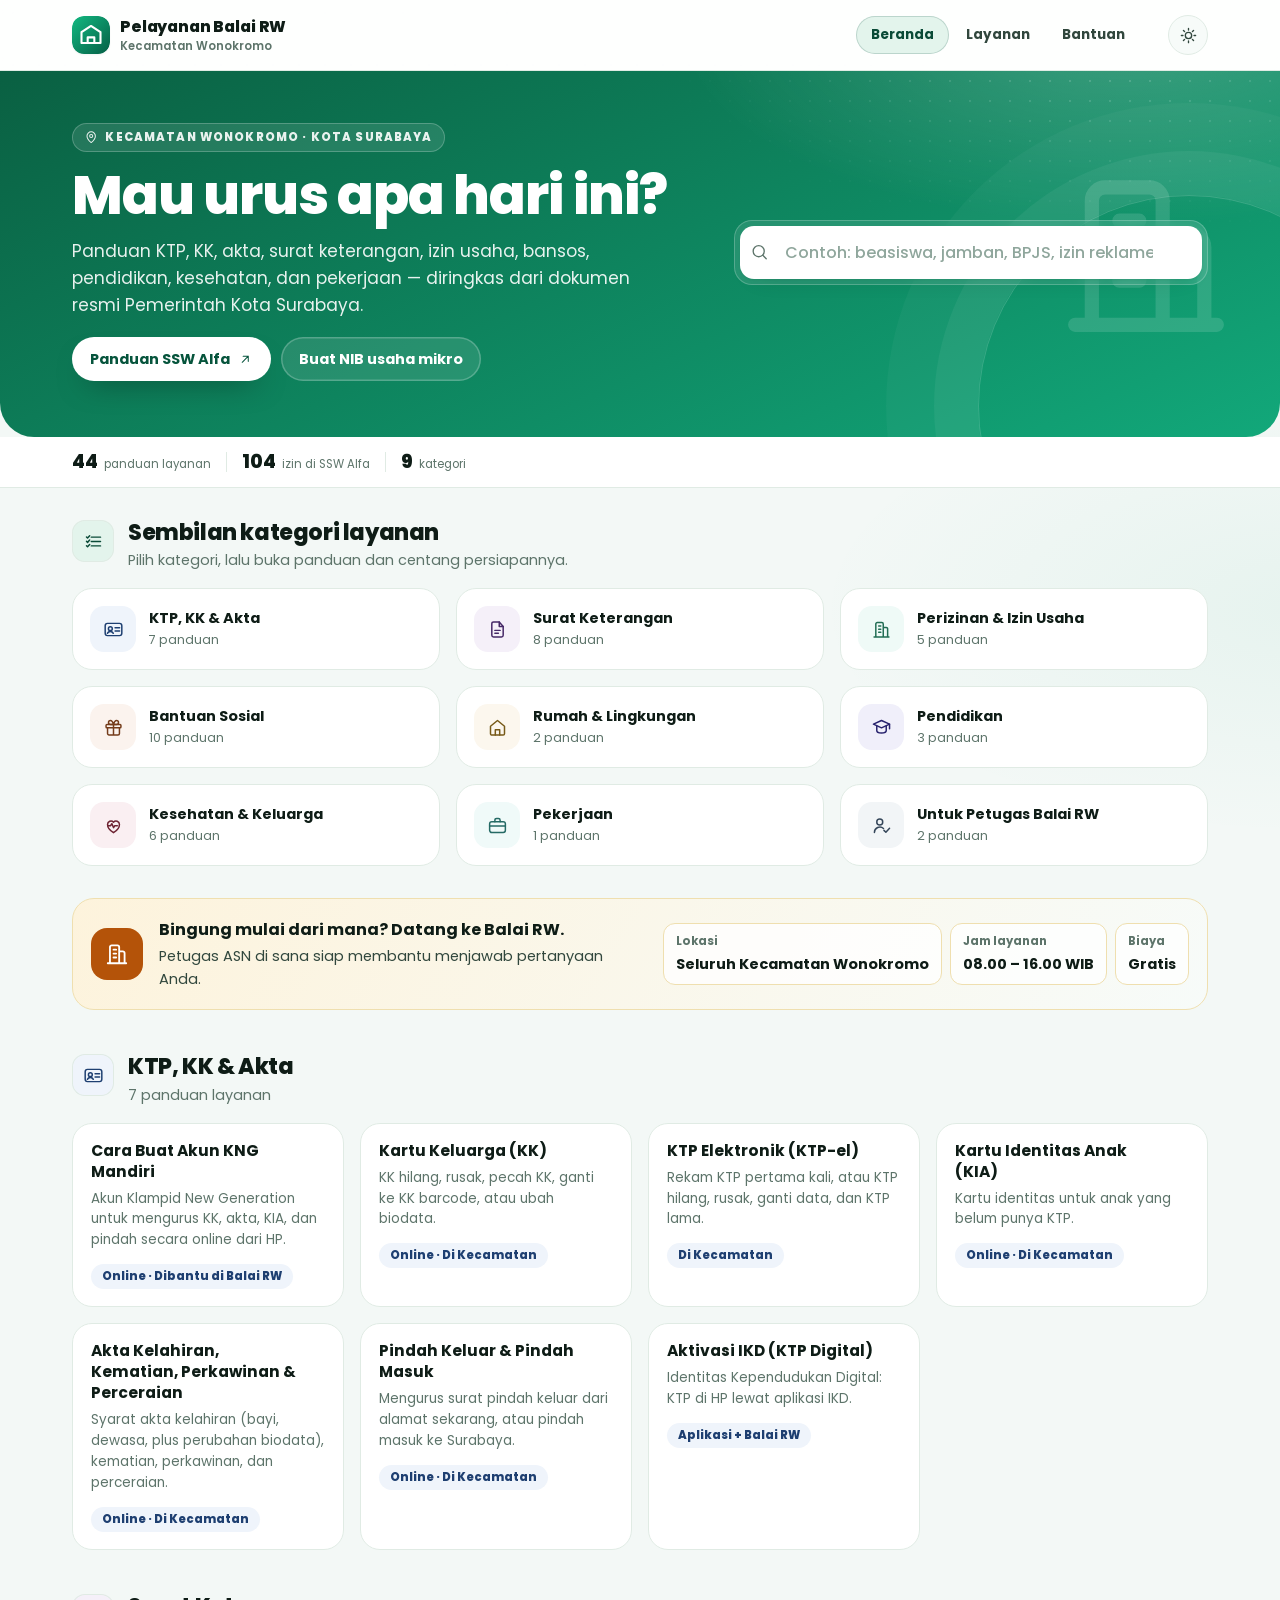
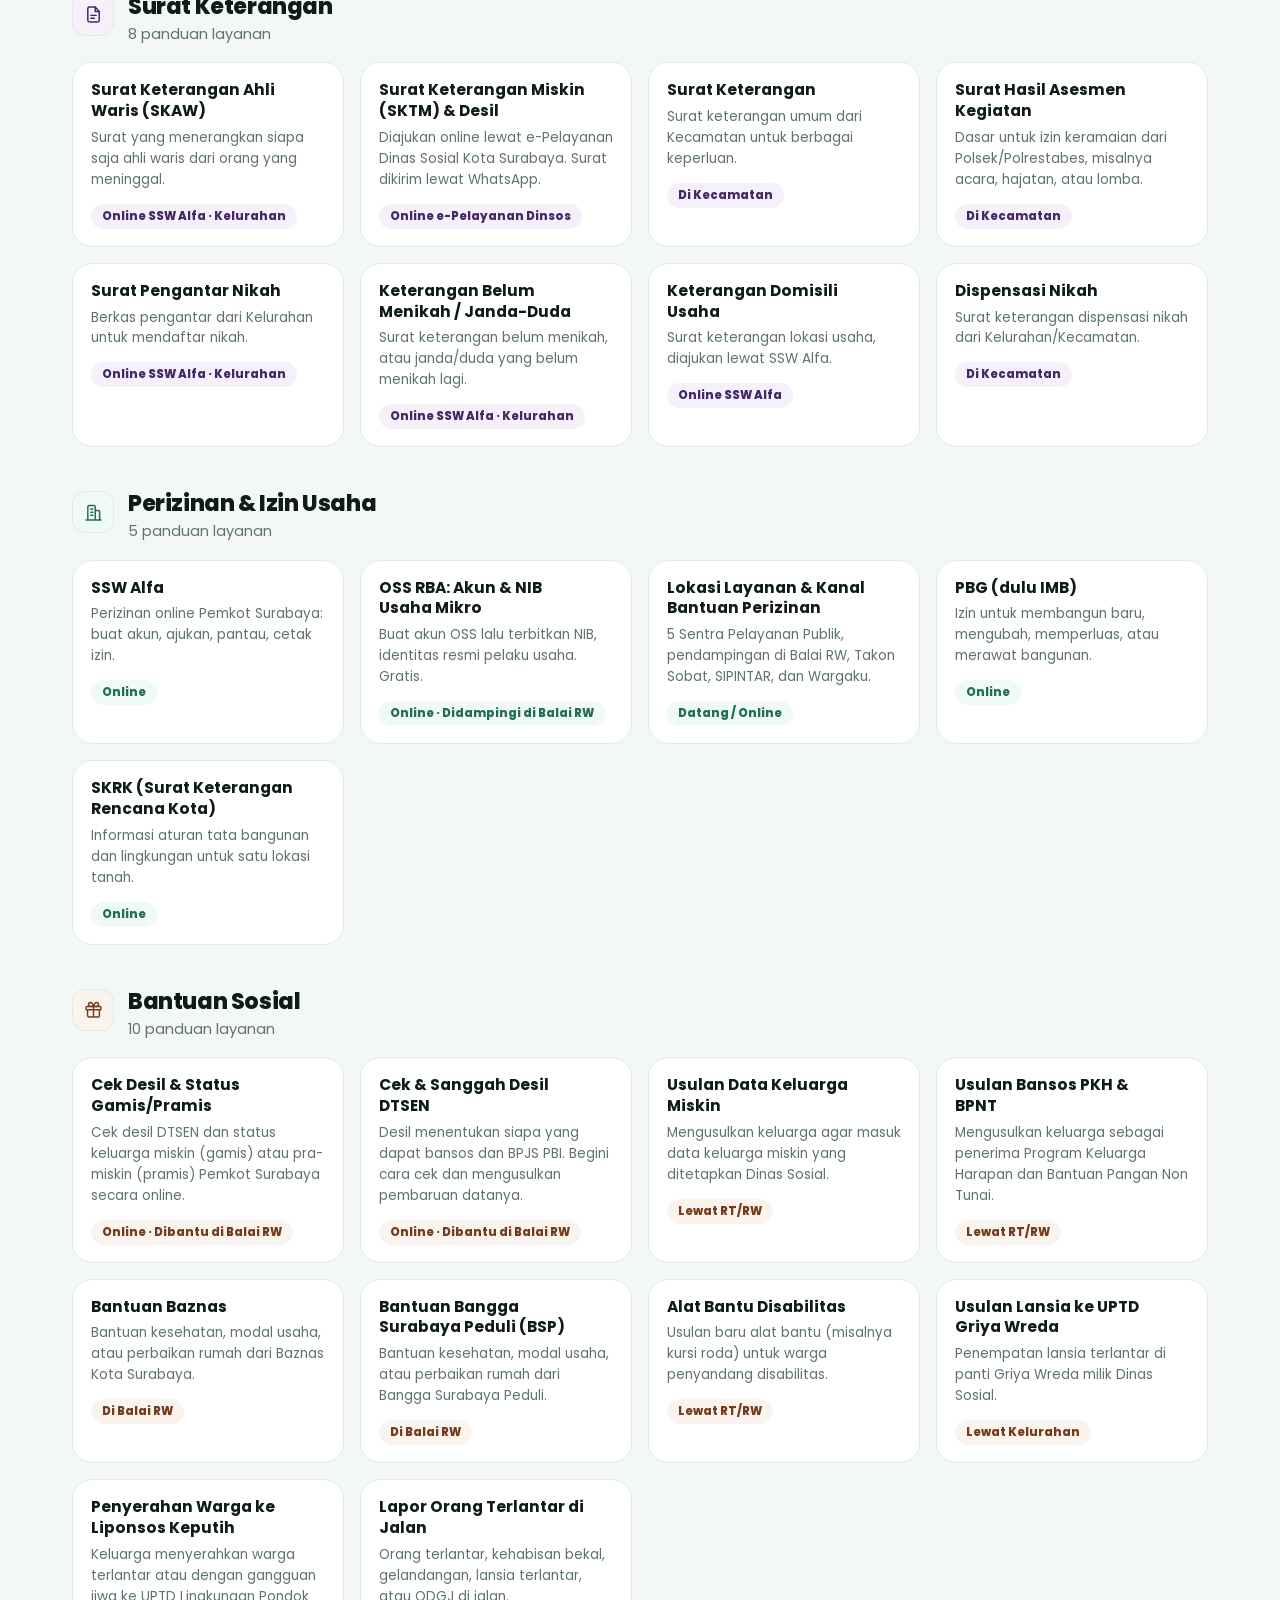
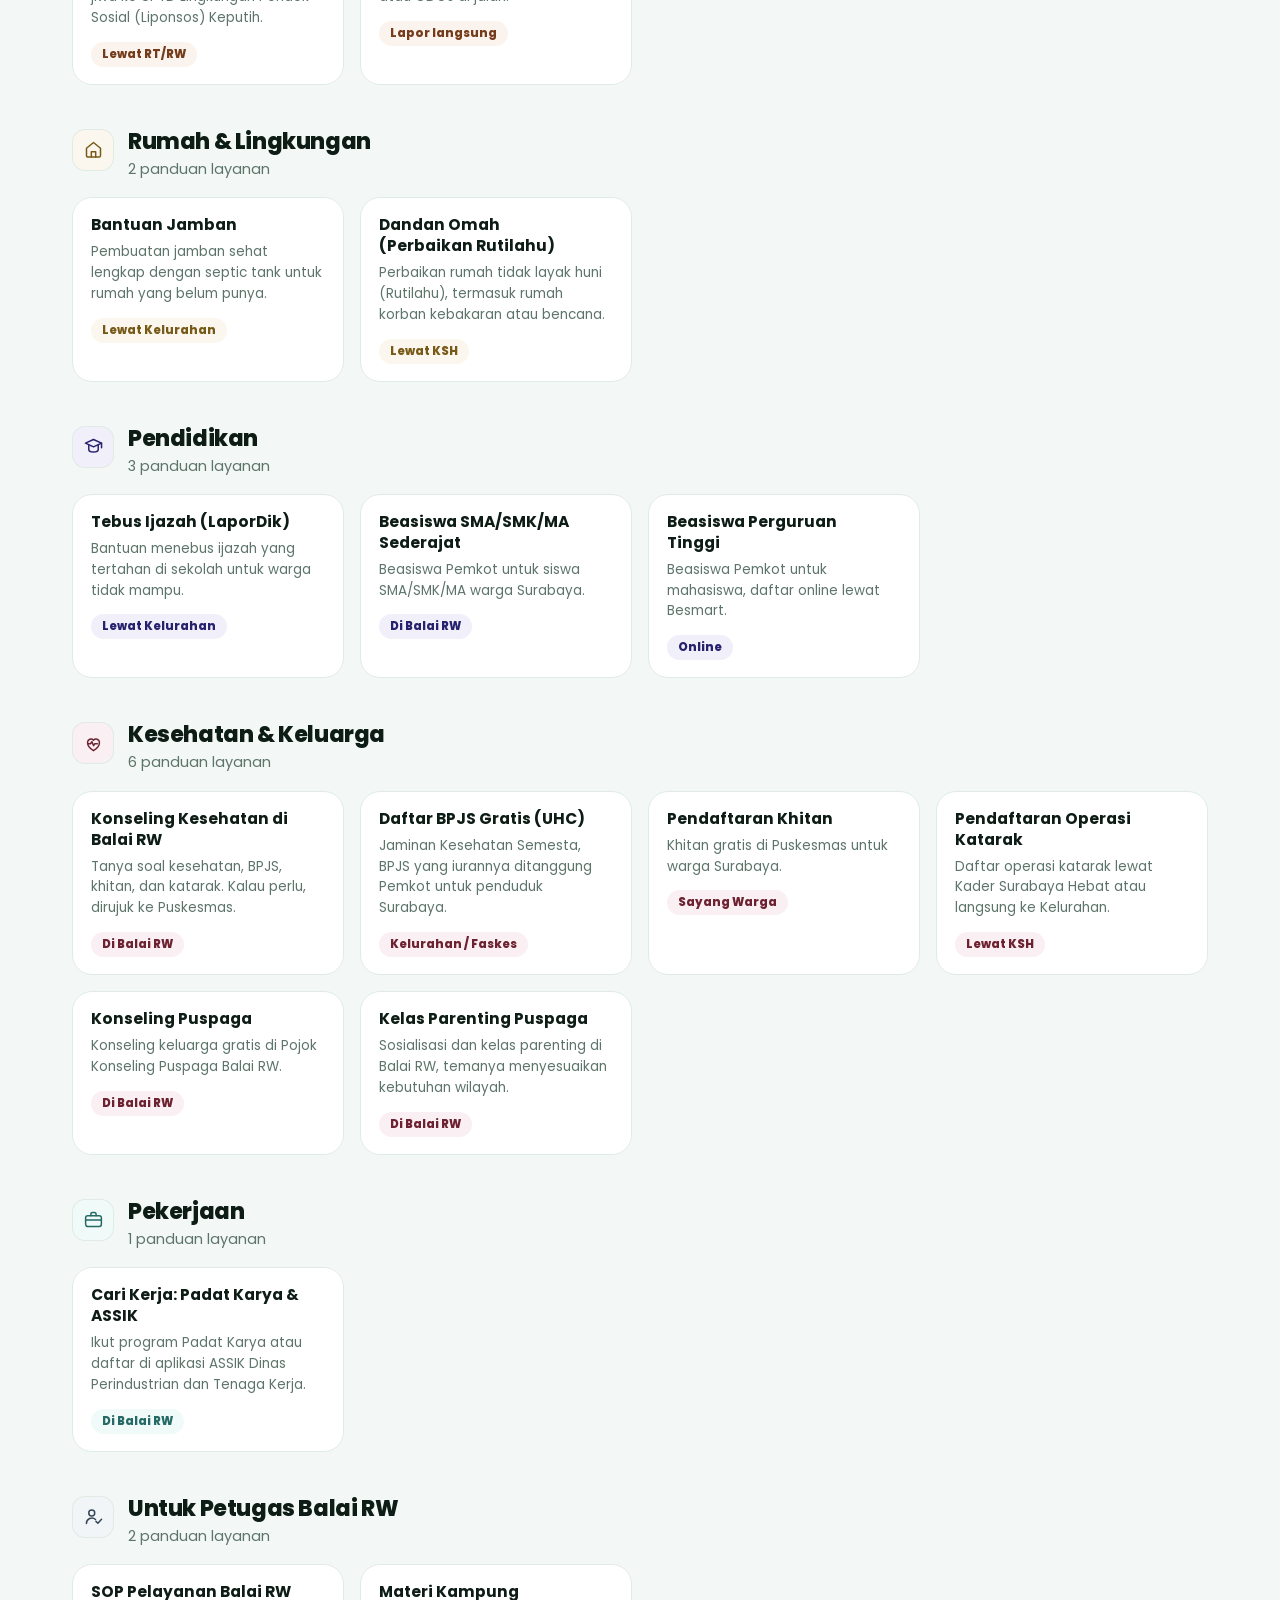
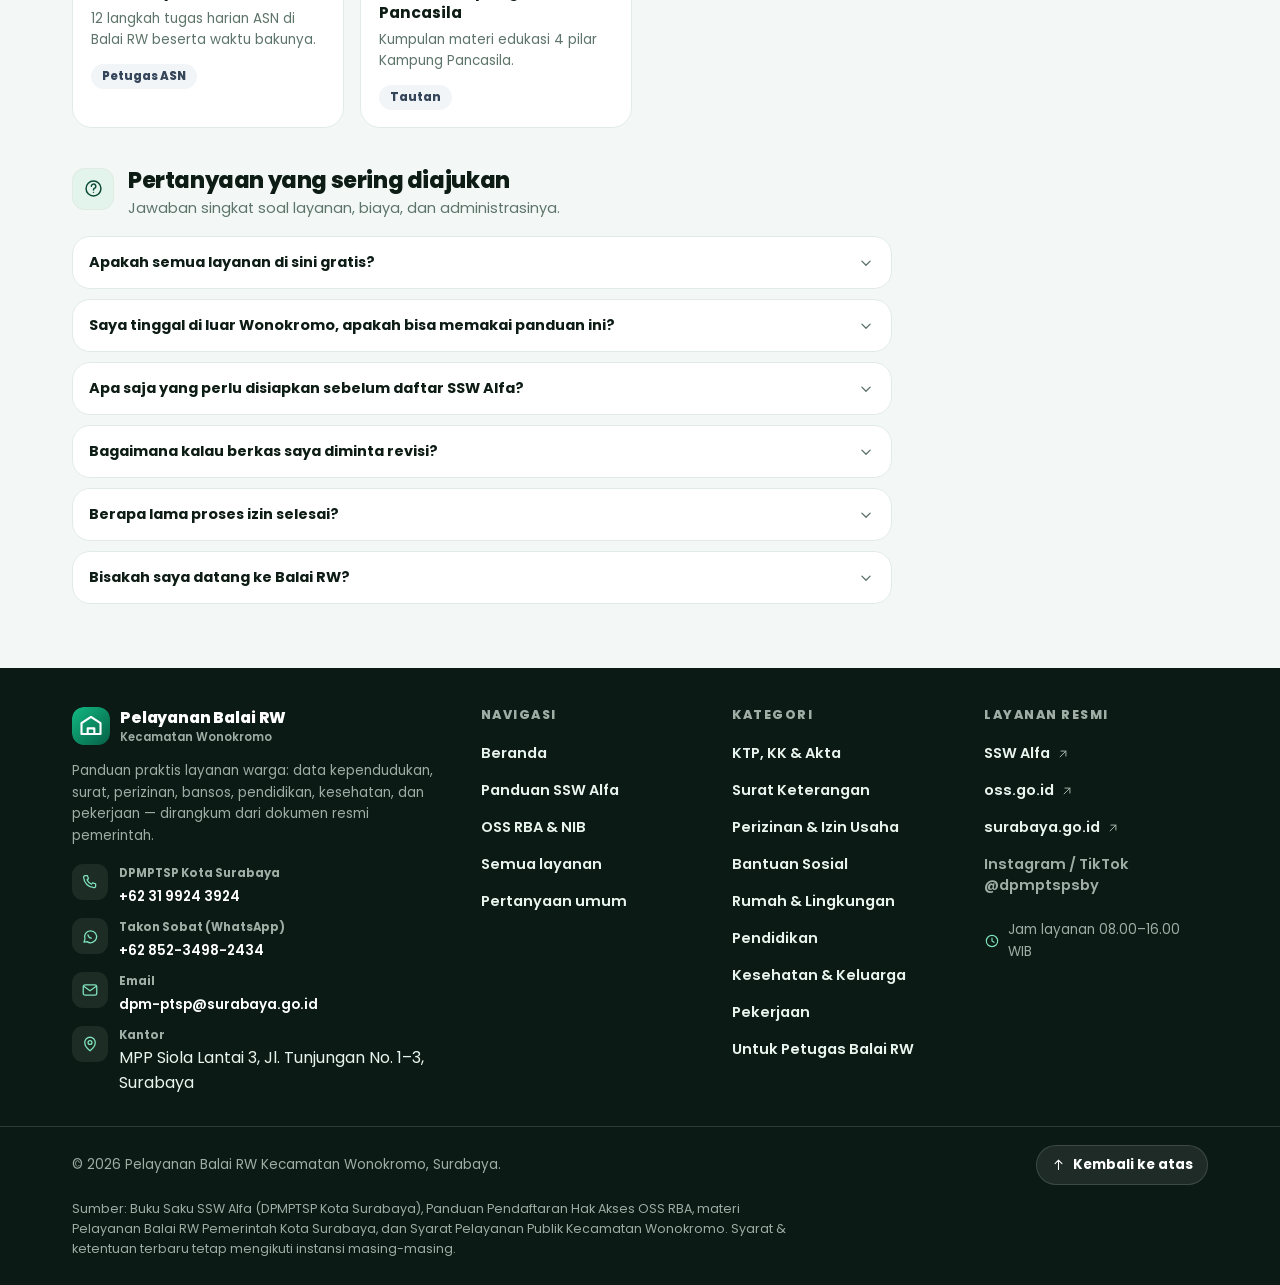
==== commit bf70736c: "fonts: switch to Poppins site-wide and remove the temporary font picker" ====
--- a/index.html
+++ b/index.html
@@ -16,7 +16,7 @@
 <title>Pelayanan Balai RW Wonokromo</title>
 <link rel="preconnect" href="https://fonts.googleapis.com">
 <link rel="preconnect" href="https://fonts.gstatic.com" crossorigin>
-<link rel="stylesheet" href="https://fonts.googleapis.com/css2?family=Bricolage+Grotesque:opsz,wght@12..96,600;12..96,800&family=Plus+Jakarta+Sans:wght@400;500;600;700&display=swap">
+<link rel="stylesheet" href="https://fonts.googleapis.com/css2?family=Poppins:wght@400;500;600;700;800&display=swap">
 <link rel="stylesheet" href="assets/style.css">
 <link rel="manifest" href="manifest.webmanifest">
 <meta name="mobile-web-app-capable" content="yes">
@@ -474,13 +474,6 @@
 
 <div class="toast" id="toast" role="status"></div>
 
-<!-- ===== TEMPORARY: pemilih font (hapus blok ini + bagiannya di assets/style.css & assets/app.js setelah memilih) ===== -->
-<button class="fontbtn" id="fontBtn" type="button" title="Ubah font (sementara)" aria-label="Ubah font (sementara)">Aa</button>
-<div class="fontpanel" id="fontPanel" hidden>
-  <h4>Pilih font (sementara)</h4>
-  <div id="fontList"></div>
-</div>
-
 <script src="assets/data.js"></script>
 <script src="assets/app.js"></script>
 <script>
--- a/assets/style.css
+++ b/assets/style.css
@@ -33,8 +33,8 @@
   /* Warna kategori (disusun dari hue per grup) */
   --cat-l:40%; --cat-t:96%; --cat-d:28%; --satf:1;
   /* Tipografi */
-  --f-display:"Bricolage Grotesque","Plus Jakarta Sans",system-ui,sans-serif;
-  --f-body:"Plus Jakarta Sans",system-ui,-apple-system,"Segoe UI",Roboto,sans-serif;
+  --f-display:"Poppins", system-ui, sans-serif;
+  --f-body:"Poppins", system-ui, -apple-system,"Segoe UI",Roboto,sans-serif;
   --t-2xs:11.5px; --t-xs:12.5px; --t-sm:13.5px; --t-md:14.5px; --t-base:16px;
 }
 [data-theme="dark"]{
@@ -452,19 +452,6 @@
 .foot-note{margin-top:14px}
 .foot-note p{margin:0;font-size:var(--t-xs);color:var(--foot-dim);max-width:90ch}
 
-/* ============ TEMPORARY: pemilih font (hapus setelah memilih) ============ */
-.fontbtn{position:fixed;right:14px;bottom:calc(env(safe-area-inset-bottom,0px) + 18px);z-index:80;width:46px;height:46px;border-radius:14px;border:1px solid var(--line);background:var(--surface);color:var(--ink);font:800 15px var(--f-body);cursor:pointer;box-shadow:var(--sh-2);display:grid;place-items:center}
-.fontbtn:hover{border-color:var(--brand);color:var(--brand-ink)}
-.fontbtn.on{background:var(--brand);color:var(--on-brand);border-color:transparent}
-.fontpanel{position:fixed;right:14px;bottom:calc(env(safe-area-inset-bottom,0px) + 72px);z-index:81;width:min(320px,calc(100vw - 28px));max-height:min(72vh,500px);overflow:auto;background:var(--surface);border:1px solid var(--line);border-radius:18px;box-shadow:var(--sh-2);padding:10px}
-.fontpanel h4{font:800 var(--t-2xs) var(--f-body);letter-spacing:.12em;text-transform:uppercase;color:var(--muted);padding:6px 8px 8px;margin:0}
-.fontopt{display:flex;flex-direction:column;gap:3px;width:100%;text-align:left;background:none;border:0;border-radius:12px;padding:10px 12px;cursor:pointer;color:var(--ink)}
-.fontopt:hover{background:var(--surface-2)}
-.fontopt.on{background:var(--brand-soft);box-shadow:inset 0 0 0 1px var(--brand)}
-.fontopt b{font-size:15px;font-weight:700;font-family:var(--fo-head,system-ui,sans-serif);line-height:1.2}
-.fontopt span{font-size:var(--t-sm);color:var(--muted);font-family:var(--fo-body,system-ui,sans-serif);line-height:1.35}
-.fontopt em{font-style:normal;font-size:var(--t-2xs);color:var(--brand-ink);font-weight:700;margin-left:6px}
-
 /* ============ Toast ============ */
 .toast{position:fixed;left:50%;bottom:calc(env(safe-area-inset-bottom,0px) + 26px);transform:translateX(-50%);background:var(--ink);color:var(--bg);padding:11px 18px;border-radius:var(--pill);font-size:var(--t-md);font-weight:700;opacity:0;transition:opacity .2s;pointer-events:none;z-index:99;max-width:calc(100vw - 40px);text-align:center;box-shadow:var(--sh-2)}
 
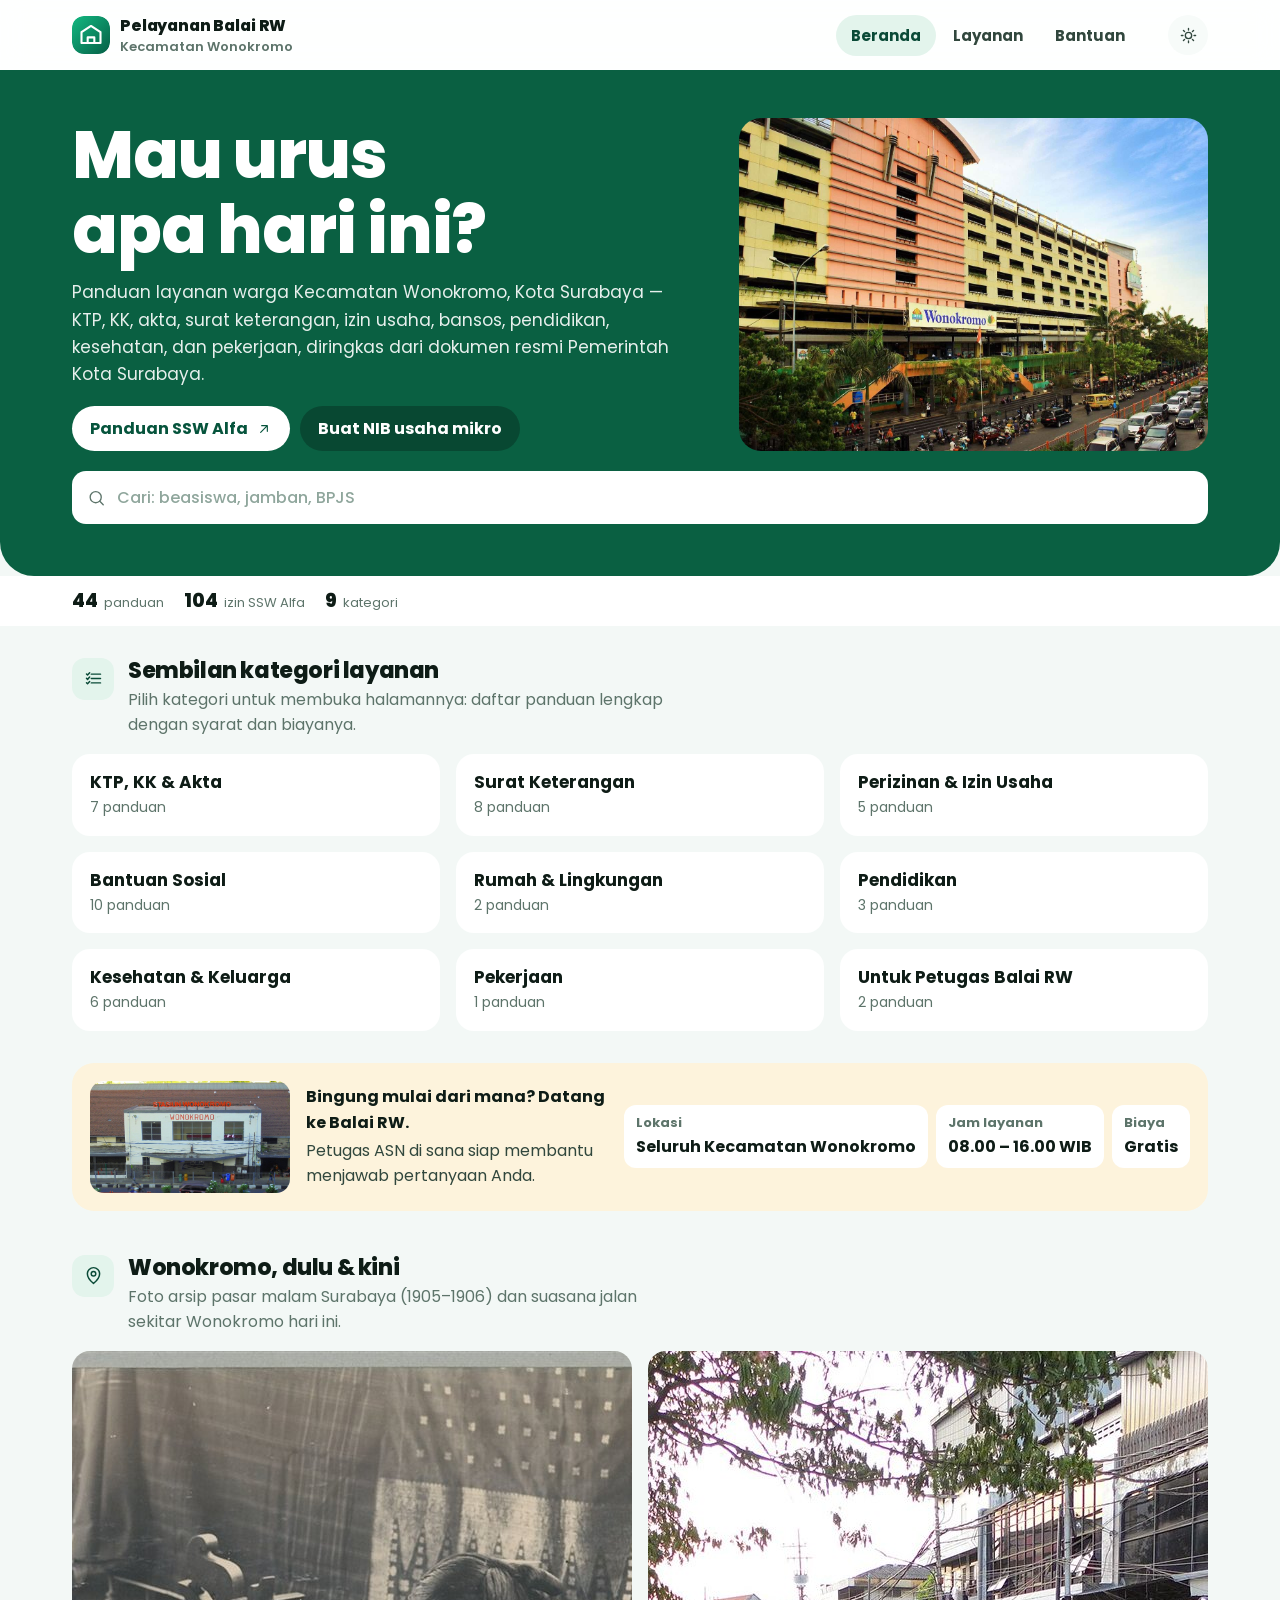
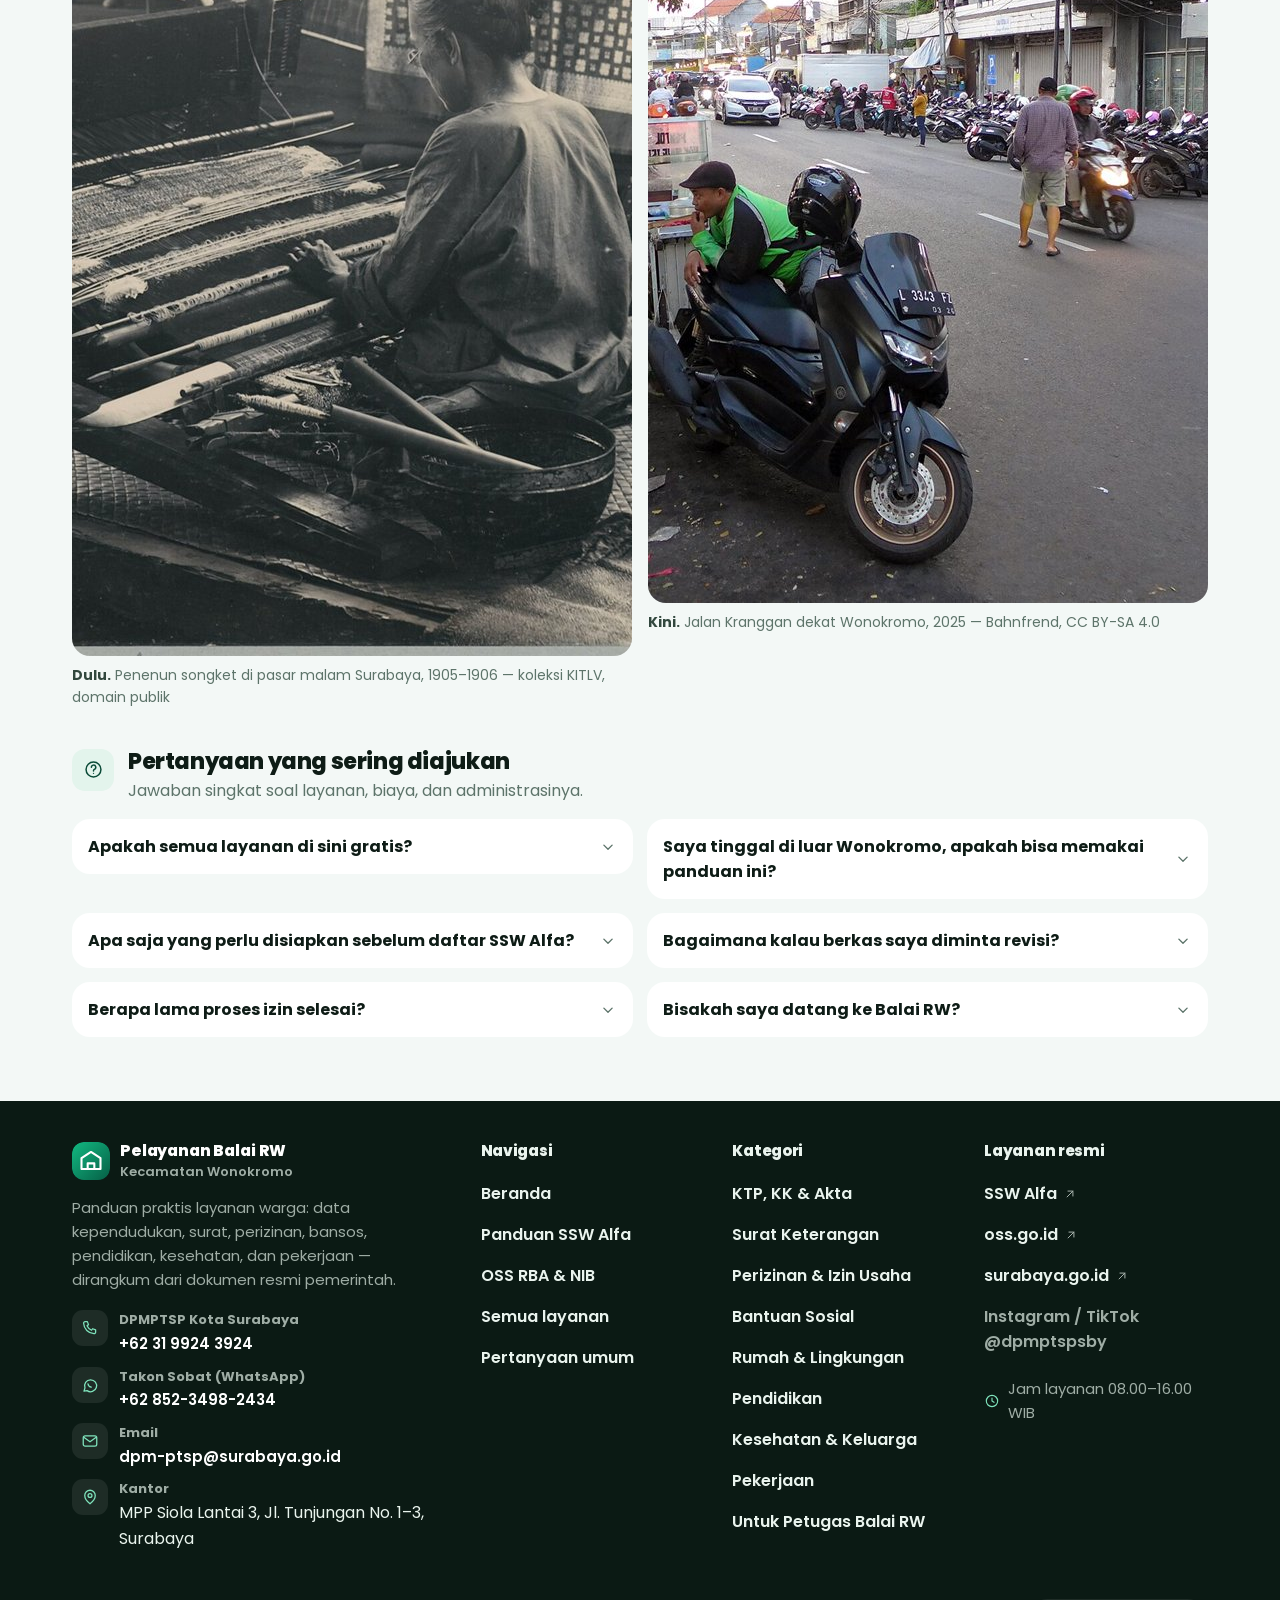
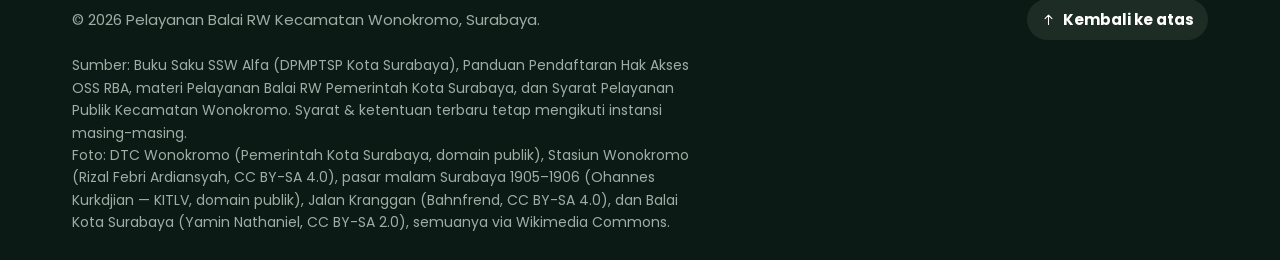
==== commit d6858035: "ui/ux v9: Layanan becomes its own catalog page (#layanan, #layanan/<g>), old anchors redirect, flat " ====
--- a/index.html
+++ b/index.html
@@ -93,7 +93,7 @@
 
     <nav class="mainnav" aria-label="Navigasi utama">
       <a href="#beranda" data-nav="beranda">Beranda</a>
-      <button type="button" data-nav="layanan" data-go="kategori">Layanan</button>
+      <a href="#layanan" data-nav="layanan">Layanan</a>
       <button type="button" data-nav="bantuan" data-go="bantuan">Bantuan</button>
     </nav>
 
@@ -110,7 +110,7 @@
     <div class="drawer-in">
       <p class="drawer-t">Menu</p>
       <a href="#beranda" data-nav="beranda">Beranda</a>
-      <button type="button" data-nav="layanan" data-go="kategori">Semua layanan</button>
+      <a href="#layanan" data-nav="layanan">Semua layanan</a>
       <button type="button" data-go="faq">Pertanyaan umum</button>
       <button type="button" data-nav="bantuan" data-go="bantuan">Kontak bantuan</button>
       <div class="drawer-foot">
@@ -124,21 +124,22 @@
 <!-- ================= BERANDA ================= -->
 <div data-view="beranda">
   <section class="hero">
-    <svg class="hero-art" aria-hidden="true"><use href="#i-building"/></svg>
-    <div class="wrap hero-in">
-      <div class="hero-txt">
-        <span class="eyebrow"><svg class="ic" aria-hidden="true"><use href="#i-pin"/></svg> Kecamatan Wonokromo · Kota Surabaya</span>
-        <h1>Mau urus apa hari ini?</h1>
-        <p class="lead">Panduan KTP, KK, akta, surat keterangan, izin usaha, bansos, pendidikan, kesehatan, dan pekerjaan — diringkas dari dokumen resmi Pemerintah Kota Surabaya.</p>
-        <div class="hero-cta">
-          <a class="btn btn-primary" href="#ssw">Panduan SSW Alfa <svg class="ic" aria-hidden="true"><use href="#i-arrow-up-right"/></svg></a>
-          <a class="btn btn-soft" href="#oss">Buat NIB usaha mikro</a>
+    <div class="wrap">
+      <div class="hero-grid">
+        <div class="hero-txt">
+          <h1>Mau urus apa hari ini?</h1>
+          <p class="lead">Panduan layanan warga Kecamatan Wonokromo, Kota Surabaya — KTP, KK, akta, surat keterangan, izin usaha, bansos, pendidikan, kesehatan, dan pekerjaan, diringkas dari dokumen resmi Pemerintah Kota Surabaya.</p>
+          <div class="hero-cta">
+            <a class="btn btn-primary" href="#ssw">Panduan SSW Alfa <svg class="ic" aria-hidden="true"><use href="#i-arrow-up-right"/></svg></a>
+            <a class="btn btn-soft" href="#oss">Buat NIB usaha mikro</a>
+          </div>
         </div>
+        <img class="hero-photo" src="assets/img/hero-dtc.jpg" width="1440" height="960" alt="Pasar DTC dan banner bertuliskan Wonokromo, Kecamatan Wonokromo, Surabaya" fetchpriority="high" decoding="async">
       </div>
       <form class="search hero-search" role="search" id="hsearchHero">
         <label class="sr" for="hq">Cari layanan</label>
         <svg class="ic" aria-hidden="true"><use href="#i-search"/></svg>
-        <input id="hq" type="search" placeholder="Contoh: beasiswa, jamban, BPJS, izin reklame" autocomplete="off">
+        <input id="hq" type="search" placeholder="Cari: beasiswa, jamban, BPJS" autocomplete="off">
         <button class="clr" id="hclr" type="button" aria-label="Hapus pencarian" hidden>×</button>
       </form>
     </div>
@@ -154,12 +155,29 @@
     <section class="ksec" id="kategori">
       <div class="sec-h">
         <span class="sec-ic"><svg class="ic" aria-hidden="true"><use href="#i-list"/></svg></span>
-        <div><h2>Sembilan kategori layanan</h2><p>Pilih kategori, lalu buka panduan dan centang persiapannya.</p></div>
+        <div><h2>Sembilan kategori layanan</h2><p>Pilih kategori untuk membuka halamannya: daftar panduan lengkap dengan syarat dan biayanya.</p></div>
       </div>
       <div class="kgrid" id="kgrid"></div>
     </section>
 
     <div id="hout"></div>
+
+    <section class="then" id="wonokromo">
+      <div class="sec-h">
+        <span class="sec-ic"><svg class="ic" aria-hidden="true"><use href="#i-pin"/></svg></span>
+        <div><h2>Wonokromo, dulu &amp; kini</h2><p>Foto arsip pasar malam Surabaya (1905–1906) dan suasana jalan sekitar Wonokromo hari ini.</p></div>
+      </div>
+      <div class="thengrid">
+        <figure class="thenfig">
+          <img src="assets/img/wonokromo-dulu.jpg" width="1280" height="905" alt="Penenun songket di pasar malam Surabaya, foto Ohannes Kurkdjian, 1905–1906" loading="lazy" decoding="async">
+          <figcaption><b>Dulu.</b> Penenun songket di pasar malam Surabaya, 1905–1906 — koleksi KITLV, domain publik</figcaption>
+        </figure>
+        <figure class="thenfig">
+          <img src="assets/img/wonokromo-kini.jpg" width="1280" height="852" alt="Pedagang dan pengendara motor di Jalan Kranggan dekat Wonokromo, Surabaya, 2025" loading="lazy" decoding="async">
+          <figcaption><b>Kini.</b> Jalan Kranggan dekat Wonokromo, 2025 — Bahnfrend, CC BY-SA 4.0</figcaption>
+        </figure>
+      </div>
+    </section>
 
     <section class="faqsec" id="faq">
       <div class="sec-h">
@@ -178,19 +196,39 @@
   </main>
 </div>
 
+<!-- ================= LAYANAN: katalog semua kategori ================= -->
+<div data-view="layanan" hidden>
+  <section class="hero hero-l">
+    <div class="wrap">
+      <h1>Semua layanan</h1>
+      <p class="lead">Sembilan kategori layanan warga Kecamatan Wonokromo — dari KTP sampai izin usaha. Pilih kategori untuk melihat panduannya satu per satu.</p>
+      <form class="search hero-search" role="search" id="lsearch">
+        <label class="sr" for="lq">Cari layanan</label>
+        <svg class="ic" aria-hidden="true"><use href="#i-search"/></svg>
+        <input id="lq" type="search" placeholder="Cari layanan: KTP, bansos, jamban" autocomplete="off">
+        <button class="clr" id="lclr" type="button" aria-label="Hapus pencarian" hidden>×</button>
+      </form>
+    </div>
+  </section>
+  <main class="wrap" id="layananBody"></main>
+</div>
+
 <!-- ================= SSW ALFA ================= -->
 <div data-view="ssw" hidden>
   <section class="hero">
-    <svg class="hero-art" aria-hidden="true"><use href="#i-route"/></svg>
     <div class="wrap">
-      <span class="eyebrow"><svg class="ic" aria-hidden="true"><use href="#i-building"/></svg> Perizinan Online Kota Surabaya</span>
-      <h1>SSW Alfa</h1>
-      <p class="lead">SSW Alfa (Surabaya Single Window Alfa) adalah aplikasi perizinan online Pemerintah Kota Surabaya. Daftar, unggah berkas, pantau status, sampai cetak izin bisa dari rumah tanpa bolak-balik ke kantor.</p>
-      <div class="cta">
-        <a class="btn btn-primary" href="https://sswalfa.surabaya.go.id" target="_blank" rel="noopener">Buka SSW Alfa <svg class="ic" aria-hidden="true"><use href="#i-arrow-up-right"/></svg></a>
-        <button class="btn btn-soft" type="button" data-jump="ssw-layanan"><svg class="ic" aria-hidden="true"><use href="#i-search"/></svg> Cari layanan</button>
-      </div>
-      <p class="src"><svg class="ic" aria-hidden="true"><use href="#i-book"/></svg> Diringkas dari Buku Saku SSW Alfa, Dinas Penanaman Modal dan Pelayanan Terpadu Satu Pintu Kota Surabaya.</p>
+      <div class="hero-grid">
+        <div class="hero-txt">
+          <h1>SSW Alfa</h1>
+          <p class="lead">SSW Alfa (Surabaya Single Window Alfa) adalah aplikasi perizinan online Pemerintah Kota Surabaya. Daftar, unggah berkas, pantau status, sampai cetak izin bisa dari rumah tanpa bolak-balik ke kantor.</p>
+          <div class="cta">
+            <a class="btn btn-primary" href="https://sswalfa.surabaya.go.id" target="_blank" rel="noopener">Buka SSW Alfa <svg class="ic" aria-hidden="true"><use href="#i-arrow-up-right"/></svg></a>
+            <button class="btn btn-soft" type="button" data-jump="ssw-layanan"><svg class="ic" aria-hidden="true"><use href="#i-search"/></svg> Cari layanan</button>
+          </div>
+          <p class="src"><svg class="ic" aria-hidden="true"><use href="#i-book"/></svg> Diringkas dari Buku Saku SSW Alfa, Dinas Penanaman Modal dan Pelayanan Terpadu Satu Pintu Kota Surabaya.</p>
+        </div>
+        <img class="hero-photo" src="assets/img/balai-kota.jpg" width="1280" height="673" alt="Balai Kota Surabaya sore hari, kantor Pemerintah Kota Surabaya" loading="lazy" decoding="async">
+      </div>
     </div>
   </section>
 
@@ -316,9 +354,7 @@
 <!-- ================= OSS RBA ================= -->
 <div data-view="oss" hidden>
   <section class="hero">
-    <svg class="hero-art" aria-hidden="true"><use href="#i-briefcase"/></svg>
     <div class="wrap">
-      <span class="eyebrow"><svg class="ic" aria-hidden="true"><use href="#i-briefcase"/></svg> Izin Usaha Nasional · Untuk UMK</span>
       <h1>OSS RBA: Akun &amp; NIB Usaha Mikro</h1>
       <p class="lead">Buat akun OSS, lalu terbitkan NIB (Nomor Induk Berusaha), identitas resmi pelaku usaha untuk memulai atau menjalankan usaha di Indonesia. Mudah, cepat, dan gratis.</p>
       <div class="chips"><span>Gratis</span><span>Bisa didampingi di Balai RW</span></div>
@@ -439,7 +475,7 @@
         <li><a href="#beranda">Beranda</a></li>
         <li><a href="#ssw">Panduan SSW Alfa</a></li>
         <li><a href="#oss">OSS RBA &amp; NIB</a></li>
-        <li><button type="button" data-go="kategori">Semua layanan</button></li>
+        <li><a href="#layanan">Semua layanan</a></li>
         <li><button type="button" data-go="faq">Pertanyaan umum</button></li>
       </ul>
     </nav>
@@ -468,6 +504,7 @@
     </div>
     <div class="wrap foot-note">
       <p>Sumber: Buku Saku SSW Alfa (DPMPTSP Kota Surabaya), Panduan Pendaftaran Hak Akses OSS RBA, materi Pelayanan Balai RW Pemerintah Kota Surabaya, dan Syarat Pelayanan Publik Kecamatan Wonokromo. Syarat &amp; ketentuan terbaru tetap mengikuti instansi masing-masing.</p>
+      <p>Foto: DTC Wonokromo (Pemerintah Kota Surabaya, domain publik), Stasiun Wonokromo (Rizal Febri Ardiansyah, CC BY-SA 4.0), pasar malam Surabaya 1905–1906 (Ohannes Kurkdjian — KITLV, domain publik), Jalan Kranggan (Bahnfrend, CC BY-SA 4.0), dan Balai Kota Surabaya (Yamin Nathaniel, CC BY-SA 2.0), semuanya via Wikimedia Commons.</p>
     </div>
   </div>
 </footer>
--- a/assets/style.css
+++ b/assets/style.css
@@ -15,14 +15,13 @@
   --accent:#B45309; --accent-ink:#8A4B08; --accent-soft:#FDF3DC; --accent-line:#EFDFAF; --on-accent:#FFFFFF;
   --ok:#0A7A4B; --warn:#9A5B13; --warn-soft:#FAEEDA;
   /* Hero */
-  --hero-from:#0A6042; --hero-to:#12A87A; --hero-glow:rgba(255,255,255,.20);
+  --hero-from:#0A6042; --hero-to:#12A87A;
   --hero-ink:#FFFFFF; --hero-ink-2:rgba(255,255,255,.90); --hero-ink-3:rgba(255,255,255,.75);
-  --hero-line:rgba(255,255,255,.22); --hero-card:rgba(255,255,255,.10);
+  --hero-card:rgba(255,255,255,.12);
   /* Bentuk & bayangan */
   --r-xs:8px; --r-sm:12px; --r-md:16px; --r-lg:22px; --pill:999px;
   --mark-a:#12B981; --mark-b:#065F46;
-  /* cahaya latar + sorot navigasi */
-  --blob-1:rgba(14,159,110,.075); --blob-2:rgba(14,159,110,.055); --blob-3:rgba(14,159,110,.05);
+  /* sorot navigasi */
   --nav-glow:var(--brand-soft); --nav-glow-ink:var(--brand-ink);
   /* footer */
   --foot-bg:#0B1A14; --foot-fg:#EAF4EE; --foot-dim:rgba(216,230,222,.72);
@@ -35,7 +34,7 @@
   /* Tipografi */
   --f-display:"Poppins", system-ui, sans-serif;
   --f-body:"Poppins", system-ui, -apple-system,"Segoe UI",Roboto,sans-serif;
-  --t-2xs:11.5px; --t-xs:12.5px; --t-sm:13.5px; --t-md:14.5px; --t-base:16px;
+  --t-2xs:13px; --t-xs:14px; --t-sm:15px; --t-md:16px; --t-base:16px;
 }
 [data-theme="dark"]{
   color-scheme:dark;
@@ -46,9 +45,9 @@
   --on-brand:#04231A;
   --accent:#F0B65B; --accent-ink:#F6D49B; --accent-soft:#231C11; --accent-line:#3A2D14; --on-accent:#3A2A08;
   --ok:#4FD79E; --warn:#F0B65B; --warn-soft:#241C11;
-  --hero-from:#0B1A14; --hero-to:#0F2C21; --hero-glow:rgba(52,206,149,.16);
+  --hero-from:#0B1A14; --hero-to:#0F2C21;
   --hero-ink:#EAF6EF; --hero-ink-2:rgba(234,246,239,.88); --hero-ink-3:rgba(234,246,239,.66);
-  --hero-line:rgba(234,246,239,.14); --hero-card:rgba(255,255,255,.045);
+  --hero-card:rgba(255,255,255,.055);
   --sh-1:0 1px 2px rgba(0,0,0,.5), 0 10px 26px -18px rgba(0,0,0,.7);
   --sh-2:0 2px 6px rgba(0,0,0,.55), 0 18px 38px -20px rgba(0,0,0,.8);
   --ring:0 0 0 4px rgba(52,206,149,.18);
@@ -62,9 +61,6 @@
   --brand-soft:hsl(var(--page-h) calc(var(--page-s) * .75) 94%);
   --brand-ink:hsl(var(--page-h) calc(var(--page-s) * .9) 25%);
   --on-brand:#FFFFFF;
-  --blob-1:hsl(var(--page-h) calc(var(--page-s) * .55) 42% / .16);
-  --blob-2:hsl(var(--page-h) calc(var(--page-s) * .5) 40% / .12);
-  --blob-3:hsl(var(--page-h) calc(var(--page-s) * .45) 40% / .1);
   --nav-glow:hsl(var(--page-h) calc(var(--page-s) * .6) 95%);
   --nav-glow-ink:hsl(var(--page-h) calc(var(--page-s) * .8) 28%);
   --foot-bg:hsl(var(--page-h) calc(var(--page-s) * .75) 8%);
@@ -91,9 +87,6 @@
   --muted:hsl(var(--page-h) 12% 64%);
   --nav-glow:hsl(var(--page-h) calc(var(--page-s) * .45) 16%);
   --nav-glow-ink:hsl(var(--page-h) calc(var(--page-s) * .5) 80%);
-  --blob-1:hsl(var(--page-h) calc(var(--page-s) * .55) 40% / .3);
-  --blob-2:hsl(var(--page-h) calc(var(--page-s) * .5) 38% / .22);
-  --blob-3:hsl(var(--page-h) calc(var(--page-s) * .45) 38% / .18);
   --foot-bg:hsl(var(--page-h) calc(var(--page-s) * .6) 4.5%);
   --foot-fg:hsl(var(--page-h) 14% 88%);
   --foot-dim:hsl(var(--page-h) 12% 74% / .7);
@@ -111,16 +104,7 @@
 /* ============ Base ============ */
 *{box-sizing:border-box}
 html{-webkit-text-size-adjust:100%;text-size-adjust:100%;scroll-behavior:smooth}
-body{margin:0;background:
-  radial-gradient(760px 340px at 6% -6%, var(--blob-1), transparent 62%),
-  radial-gradient(820px 380px at 102% 10%, var(--blob-2), transparent 60%),
-  radial-gradient(700px 320px at 50% 104%, var(--blob-3), transparent 60%),
-  var(--bg);color:var(--ink);font-family:var(--f-body);font-size:var(--t-base);line-height:1.6;overflow-wrap:anywhere;-webkit-font-smoothing:antialiased}
-/* tekstur titik sangat samar di bagian atas halaman */
-body::before{content:"";position:fixed;inset:0;z-index:-1;pointer-events:none;opacity:.7;
-  background-image:radial-gradient(var(--line) 1px, transparent 1.2px);background-size:26px 26px;
-  -webkit-mask-image:radial-gradient(1100px 560px at 32% -4%, #000 4%, transparent 74%);
-  mask-image:radial-gradient(1100px 560px at 32% -4%, #000 4%, transparent 74%)}
+body{margin:0;background:var(--bg);color:var(--ink);font-family:var(--f-body);font-size:var(--t-base);line-height:1.6;overflow-wrap:anywhere;-webkit-font-smoothing:antialiased}
 img{max-width:100%}
 [hidden]{display:none!important}
 a{color:var(--brand-deep)}
@@ -134,42 +118,40 @@
 .sr{position:absolute;width:1px;height:1px;margin:-1px;padding:0;overflow:hidden;clip:rect(0 0 0 0);white-space:nowrap;border:0}
 .wrap{max-width:780px;margin:0 auto;padding-inline:16px}
 h1,h2,h3,h4{font-family:var(--f-display);font-weight:800;line-height:1.14;letter-spacing:-.018em;margin:0;text-wrap:balance}
-kbd{font:700 var(--t-xs) var(--f-body);background:var(--brand-soft);color:var(--brand-ink);padding:2px 7px;border-radius:6px;white-space:nowrap;border:1px solid var(--line)}
+kbd{font:700 var(--t-xs) var(--f-body);background:var(--brand-soft);color:var(--brand-ink);padding:2px 7px;border-radius:6px;white-space:nowrap}
 
 /* ============ Tombol ============ */
-.btn{display:inline-flex;align-items:center;justify-content:center;gap:8px;font:700 var(--t-md) var(--f-body);min-height:44px;padding:10px 18px;border-radius:var(--pill);text-decoration:none;border:0;cursor:pointer;background:var(--brand);color:var(--on-brand);box-shadow:var(--sh-1);transition:transform .12s,filter .12s}
-.btn-soft{background:var(--brand-soft);color:var(--brand-ink);box-shadow:none}
+.btn{display:inline-flex;align-items:center;justify-content:center;gap:8px;font:700 var(--t-md) var(--f-body);min-height:44px;padding:10px 18px;border-radius:var(--pill);text-decoration:none;border:0;cursor:pointer;background:var(--brand);color:var(--on-brand);transition:transform .12s,filter .12s}
+.btn-soft{background:var(--brand-soft);color:var(--brand-ink)}
 .btn.back,.back{display:inline-flex;align-items:center;gap:7px;font:700 var(--t-sm) var(--f-body);color:var(--brand-ink);background:var(--brand-soft);border:0;padding:9px 14px;border-radius:var(--pill);cursor:pointer;text-decoration:none;min-height:38px;white-space:nowrap}
 .back .ic{width:15px;height:15px}
-.hero .btn{background:#fff;color:var(--hero-btn-ink,#06543C);box-shadow:0 14px 30px -16px rgba(0,0,0,.55)}
+.hero .btn{background:#fff;color:var(--hero-btn-ink,#06543C)}
 [data-hue] .hero{--hero-btn-ink:hsl(var(--page-h) calc(var(--page-s) * .9) 24%)}
-.hero .btn-soft{background:var(--hero-card);color:var(--hero-ink);box-shadow:inset 0 0 0 1.5px var(--hero-line)}
+.hero .btn-soft{background:rgba(0,0,0,.25);color:var(--hero-ink)}
 .hero .btn .ic{width:1em;height:1em}
 
-/* ============ Eyebrow & judul bagian ============ */
-.eyebrow{display:inline-flex;align-items:center;gap:7px;font:800 var(--t-2xs) var(--f-body);letter-spacing:.1em;text-transform:uppercase;color:var(--hero-ink-2);background:var(--hero-card);box-shadow:inset 0 0 0 1px var(--hero-line);padding:6px 12px;border-radius:var(--pill)}
-.eyebrow .ic{width:1.25em;height:1.25em}
+/* ============ Judul bagian ============ */
 .sec-h{display:flex;gap:14px;align-items:flex-start;margin-bottom:16px}
-.sec-ic{flex:none;width:42px;height:42px;border-radius:13px;display:grid;place-items:center;background:var(--cs,var(--brand-soft));color:var(--cd,var(--brand-ink));box-shadow:inset 0 0 0 1px var(--line)}
+.sec-ic{flex:none;width:42px;height:42px;border-radius:13px;display:grid;place-items:center;background:var(--cs,var(--brand-soft));color:var(--cd,var(--brand-ink))}
 .sec-ic .ic{width:21px;height:21px}
 .sec-h h2{font-size:22px}
 .sec-h p{margin:4px 0 0;color:var(--muted);font-size:var(--t-md);max-width:56ch}
 section{padding-top:34px;scroll-margin-top:118px}
 
 /* ============ Header ============ */
-.head{position:sticky;top:0;z-index:60;background:var(--surface);background:color-mix(in srgb,var(--surface) 88%,transparent);backdrop-filter:saturate(1.6) blur(14px);-webkit-backdrop-filter:saturate(1.6) blur(14px);border-bottom:1px solid var(--line)}
+.head{position:sticky;top:0;z-index:60;background:color-mix(in srgb,var(--surface) 90%,transparent);backdrop-filter:saturate(1.6) blur(14px);-webkit-backdrop-filter:saturate(1.6) blur(14px)}
 .head-bar{display:flex;align-items:center;gap:12px;min-height:62px}
 .logo{display:flex;align-items:center;gap:10px;text-decoration:none;color:var(--ink);min-width:0}
-.logo-mark{width:38px;height:38px;flex:none;border-radius:12px;overflow:hidden;box-shadow:var(--sh-1)}
+.logo-mark{width:38px;height:38px;flex:none;border-radius:12px;overflow:hidden}
 .logo-mark svg{display:block;width:100%;height:100%}
 .logo-txt{display:flex;flex-direction:column;line-height:1.15;min-width:0;overflow:hidden}
 .logo-txt strong{font:800 15.5px var(--f-display);letter-spacing:-.01em;white-space:nowrap;overflow:hidden;text-overflow:ellipsis}
 .logo-txt em{font:600 var(--t-2xs) var(--f-body);font-style:normal;color:var(--muted);white-space:nowrap;overflow:hidden;text-overflow:ellipsis}
 .mainnav{display:none;margin-left:auto;align-items:center;gap:2px}
 .mainnav a,.mainnav button{display:inline-flex;align-items:center;gap:6px;font:700 var(--t-sm) var(--f-body);color:var(--ink-2);background:none;border:0;padding:9px 15px;border-radius:var(--pill);cursor:pointer;text-decoration:none;white-space:nowrap}
-.mainnav a.on,.mainnav button.on,.mainnav a[aria-current="page"]{background:var(--nav-glow);color:var(--nav-glow-ink);box-shadow:0 0 0 1px color-mix(in srgb,var(--nav-glow-ink) 18%,transparent) inset}
+.mainnav a.on,.mainnav button.on,.mainnav a[aria-current="page"]{background:var(--nav-glow);color:var(--nav-glow-ink)}
 .head-tools{display:flex;align-items:center;gap:8px;margin-left:auto}
-.ibtn{width:40px;height:40px;border-radius:var(--pill);display:grid;place-items:center;background:var(--surface-2);border:1px solid var(--line);color:var(--ink-2);cursor:pointer;transition:background .12s,color .12s}
+.ibtn{width:40px;height:40px;border-radius:var(--pill);display:grid;place-items:center;background:var(--surface-2);border:0;color:var(--ink-2);cursor:pointer;transition:background .12s,color .12s}
 .ibtn .ic{width:19px;height:19px}
 #themeBtn .ic-moon{display:none}
 [data-theme="dark"] #themeBtn .ic-sun{display:none}
@@ -177,106 +159,94 @@
 [data-theme="dark"] #themeBtn{background:var(--brand-soft);color:var(--brand-ink);border-color:transparent}
 .burger{display:none}
 /* Drawer */
-.drawer{position:fixed;inset:0;z-index:70;background:rgba(8,20,16,.5);backdrop-filter:blur(3px);animation:fade .18s ease-out}
-.drawer-in{position:absolute;inset:0 0 0 auto;width:min(320px,86vw);background:var(--surface);border-left:1px solid var(--line);padding:20px 18px calc(20px + env(safe-area-inset-bottom));overflow-y:auto;display:flex;flex-direction:column;gap:2px;animation:slidein .22s cubic-bezier(.2,.7,.3,1);box-shadow:var(--sh-2)}
+.drawer{position:fixed;inset:0;z-index:70;background:rgba(8,20,16,.5);animation:fade .18s ease-out}
+.drawer-in{position:absolute;inset:0 0 0 auto;width:min(320px,86vw);background:var(--surface);padding:20px 18px calc(20px + env(safe-area-inset-bottom));overflow-y:auto;display:flex;flex-direction:column;gap:2px;animation:slidein .22s cubic-bezier(.2,.7,.3,1);box-shadow:var(--sh-2)}
 @keyframes slidein{from{transform:translateX(24px);opacity:.6}to{transform:none;opacity:1}}
 @keyframes fade{from{opacity:0}to{opacity:1}}
-.drawer-t{font:800 var(--t-2xs) var(--f-body);letter-spacing:.12em;text-transform:uppercase;color:var(--muted);margin:0 0 8px;padding-inline:12px}
+.drawer-t{font:800 var(--t-sm) var(--f-body);color:var(--muted);margin:0 0 8px;padding-inline:12px}
 .drawer-in a,.drawer-in button{display:flex;align-items:center;gap:10px;font:700 15px var(--f-body);color:var(--ink);text-decoration:none;background:none;border:0;text-align:left;padding:13px 12px;border-radius:var(--r-sm);cursor:pointer;width:100%}
 .drawer-in a:active,.drawer-in button:active{background:var(--brand-soft)}
-.drawer-foot{margin-top:auto;padding:16px 12px 0;border-top:1px solid var(--line);color:var(--muted);font-size:var(--t-sm)}
+.drawer-foot{margin-top:auto;padding:16px 12px 0;color:var(--muted);font-size:var(--t-sm)}
 .drawer-foot p{margin:0 0 8px}
 .drawer-foot a{font:600 var(--t-sm) var(--f-body);color:var(--ink-2);padding:6px 0;gap:8px}
 .drawer-foot .ic{width:16px;height:16px;color:var(--brand)}
 
 /* ============ Banner ============ */
-.hero{position:relative;background:radial-gradient(720px 320px at 88% -12%, var(--hero-glow), transparent 62%), linear-gradient(155deg,var(--hero-from),var(--hero-to));color:var(--hero-ink);padding-block:26px 30px;border-radius:0 0 var(--r-lg) var(--r-lg);overflow:hidden}
-.hero[data-cat]{--hero-from:hsl(var(--ch) calc(var(--csat) * .75) 24%);--hero-to:hsl(var(--ch) var(--csat) 38%);--hero-glow:hsl(var(--ch) var(--csat) 60% / .28)}
-[data-theme="dark"] .hero[data-cat]{--hero-from:hsl(var(--ch) 26% 9%);--hero-to:hsl(var(--ch) 22% 16%);--hero-glow:hsl(var(--ch) 40% 50% / .14)}
-/* Ornamen latar: titik + lingkaran konsentris + ikon garis besar (samar) */
-.hero::before{content:"";position:absolute;inset:0;pointer-events:none;opacity:.5;
-  background-image:radial-gradient(rgba(255,255,255,.34) 1px, transparent 1.3px);
-  background-size:20px 20px;
-  -webkit-mask-image:radial-gradient(640px 300px at 86% -8%, #000 8%, transparent 70%);
-  mask-image:radial-gradient(640px 300px at 86% -8%, #000 8%, transparent 70%)}
-.hero::after{content:"";position:absolute;right:-120px;bottom:-180px;width:420px;height:420px;border-radius:50%;pointer-events:none;
-  border:1.5px solid rgba(255,255,255,.17);
-  box-shadow:0 0 0 44px rgba(255,255,255,.05), 0 0 0 92px rgba(255,255,255,.032)}
-.hero-art{position:absolute;right:34px;top:50%;transform:translateY(-50%);width:200px;height:200px;color:#fff;opacity:.13;pointer-events:none}
-.hero-art .ic{width:100%;height:100%;stroke-width:1.05}
-[data-theme="dark"] .hero-art{opacity:.1}
-.hero-in{position:relative;z-index:1}
-.hero-in{display:grid;gap:18px}
-.hero h1{font-size:clamp(27px,7vw,38px);color:var(--hero-ink);margin-top:13px}
-.lead{margin:11px 0 0;max-width:44em;font-size:var(--t-md);color:var(--hero-ink-2)}
+.hero{position:relative;background:var(--hero-from);color:var(--hero-ink);padding-block:24px 28px;border-radius:0 0 var(--r-lg) var(--r-lg);overflow:hidden}
+.hero[data-cat]{--hero-from:hsl(var(--ch) calc(var(--csat) * .75) 24%)}
+[data-theme="dark"] .hero[data-cat]{--hero-from:hsl(var(--ch) 26% 9%)}
+/* Grid hero: teks + foto; tanpa ornamen latar (v9: permukaan rata) */
+.hero-grid{position:relative;z-index:1;display:grid;gap:20px}
+.hero-photo{width:100%;height:195px;object-fit:cover;border-radius:16px;display:block}
+.hero h1{font-size:clamp(30px,8vw,38px);color:var(--hero-ink)}
+.lead{margin:11px 0 0;max-width:56ch;font-size:var(--t-md);color:var(--hero-ink-2)}
 .hero-cta,.cta{display:flex;flex-wrap:wrap;gap:10px;margin-top:18px}
 .chips{display:flex;flex-wrap:wrap;gap:8px;margin-top:16px}
-.chips span{font:700 var(--t-xs) var(--f-body);background:var(--hero-card);box-shadow:inset 0 0 0 1px var(--hero-line);color:var(--hero-ink);padding:6px 12px;border-radius:var(--pill)}
+.chips span{font:700 var(--t-xs) var(--f-body);background:var(--hero-card);color:var(--hero-ink);padding:6px 12px;border-radius:var(--pill)}
 .src{display:flex;align-items:flex-start;gap:8px;font-size:var(--t-xs);color:var(--hero-ink-3);margin:16px 0 0;max-width:56em}
 .src .ic{width:15px;height:15px;margin-top:2px;flex:none}
-/* Pencarian di dalam banner (kaca) */
-.hero-search{padding:5px;border-radius:18px;background:var(--hero-card);border:1px solid var(--hero-line);backdrop-filter:blur(8px);-webkit-backdrop-filter:blur(8px)}
+/* Pencarian di dalam banner: satu kolom input rata */
 .search{position:relative}
 .search>.ic{position:absolute;left:15px;top:50%;transform:translateY(-50%);width:19px;height:19px;color:var(--muted);pointer-events:none}
-.search input{width:100%;font:500 var(--t-base) var(--f-body);color:var(--ink);background:var(--surface);border:1.5px solid transparent;border-radius:14px;padding:13px 44px 13px 44px;min-height:52px;box-shadow:var(--sh-1)}
+.search input{width:100%;font:500 var(--t-base) var(--f-body);color:var(--ink);background:var(--surface);border:1.5px solid transparent;border-radius:14px;padding:13px 44px 13px 44px;min-height:52px}
 .search input::placeholder{color:#8FA69C}
 .search input:focus{outline:none;border-color:var(--brand);box-shadow:var(--ring)}
 .clr{position:absolute;right:10px;top:50%;transform:translateY(-50%);width:40px;height:40px;display:grid;place-items:center;background:none;border:0;font-size:20px;color:var(--muted);cursor:pointer;border-radius:var(--pill)}
 /* ============ Strip putih di bawah banner (statistik) ============ */
-.strip{background:var(--surface);border-bottom:1px solid var(--line)}
+.strip{background:var(--surface)}
 .strip-in{display:flex;flex-wrap:wrap;align-items:center;gap:10px 20px;padding-block:13px}
 .quick{display:flex;flex-wrap:wrap;gap:7px;min-width:0}
-.quick button{font:700 var(--t-sm) var(--f-body);color:var(--ink-2);background:var(--surface-2);border:1px solid var(--line);padding:7px 13px;border-radius:var(--pill);cursor:pointer;min-height:36px;transition:background .12s,border-color .12s,transform .12s,color .12s}
-.quick button:hover{border-color:var(--brand);color:var(--brand-ink);background:var(--brand-soft)}
-.stats{display:flex;align-items:baseline;flex:none}
-.stats div{display:flex;align-items:baseline;gap:6px;padding-inline:15px;border-left:1px solid var(--line)}
-.stats div:first-child{border-left:0;padding-left:0}
-.stats b{font:800 19px var(--f-display);font-variant-numeric:tabular-nums;color:var(--ink);line-height:1}
+.quick button{font:700 var(--t-sm) var(--f-body);color:var(--ink-2);background:var(--surface-2);border:0;padding:7px 13px;border-radius:var(--pill);cursor:pointer;min-height:36px;transition:background .12s,transform .12s,color .12s}
+.quick button:hover{color:var(--brand-ink);background:var(--brand-soft)}
+.stats{display:flex;align-items:baseline;flex:none;gap:10px 20px}
+.stats div{display:flex;align-items:baseline;gap:6px;min-width:0}
+.stats b{font:800 19px var(--f-display);font-variant-numeric:tabular-nums;color:var(--ink);line-height:1;white-space:nowrap}
 .stats span{font-size:var(--t-2xs);color:var(--muted);line-height:1.2}
 
 /* ============ Grid kategori ============ */
 main.wrap{padding-bottom:44px}
 .ksec{padding-top:32px}
 .kgrid{display:grid;grid-template-columns:repeat(2,minmax(0,1fr));gap:12px}
-.kcard{position:relative;display:flex;align-items:center;gap:13px;text-align:left;background:var(--surface);border:1px solid var(--line);border-radius:20px;padding:16px;cursor:pointer;color:var(--ink);font:inherit;box-shadow:none;transition:transform .14s,box-shadow .14s,border-color .14s;min-width:0}
-.kcard-ic{flex:none;width:44px;height:44px;border-radius:14px;display:grid;place-items:center;background:var(--cs);color:var(--cd)}
-.kcard-ic .ic{width:21px;height:21px}
-.kcard-b{display:block;min-width:0;padding-right:14px}
-.kcard-b b{display:block;font-size:var(--t-md);font-weight:700;line-height:1.3;transition:color .14s}
+/* Judul kartu memakai warna tinta, bukan warna tautan */
+a.kcard,a.tile,a.item,a.cat{color:var(--ink)}
+/* Kartu kategori: teks murni, dibedakan warna & hover — tanpa ikon di atas kartu */
+.kcard{position:relative;display:block;background:var(--surface);border-radius:18px;padding:15px 18px;cursor:pointer;color:var(--ink);font:inherit;box-shadow:none;text-decoration:none;transition:transform .14s,box-shadow .14s;min-width:0}
+.kcard-b{display:block;min-width:0}
+.kcard-b b{display:block;font-size:17px;font-weight:700;line-height:1.3;transition:color .14s}
 .kcard-b small{display:block;color:var(--muted);font-size:var(--t-xs);margin-top:3px}
-.kcard .kcard-go{position:absolute;right:14px;top:16px;width:16px;height:16px;color:var(--cd);opacity:0;transition:opacity .14s}
+.kcard::after{content:"→";position:absolute;right:16px;top:14px;font-weight:700;font-size:16px;color:var(--cd,var(--brand-ink));opacity:0;transition:opacity .14s}
 
 /* ============ Info Balai RW ============ */
-.rwcard{margin-top:32px;display:flex;flex-wrap:wrap;align-items:center;gap:16px;background:var(--accent-soft);background:linear-gradient(120deg,var(--accent-soft),var(--surface-2));border:1px solid var(--accent-line);border-radius:22px;padding:18px}
+.rwcard{margin-top:32px;display:flex;flex-wrap:wrap;align-items:center;gap:16px;background:var(--accent-soft);border-radius:22px;padding:18px}
+.rw-photo{flex:none;width:200px;height:112px;object-fit:cover;border-radius:14px}
 .rw-ic{flex:none;width:52px;height:52px;border-radius:16px;display:grid;place-items:center;background:var(--accent);color:#fff}
 .rw-ic .ic{width:26px;height:26px}
 .rwtop{flex:1 1 260px;min-width:0}
 .rwtop b{display:block;font-size:var(--t-base)}
 .rwtop span{display:block;color:var(--ink-2);font-size:var(--t-md);margin-top:2px}
 .rwfacts{display:flex;flex-wrap:wrap;gap:8px;margin-left:auto}
-.rwfacts div{background:var(--surface);background:color-mix(in srgb,var(--surface) 80%,transparent);border:1px solid var(--accent-line);border-radius:var(--r-sm);padding:8px 12px;min-width:0}
+.rwfacts div{background:var(--surface);border-radius:var(--r-sm);padding:8px 12px;min-width:0}
 .rwfacts small{display:block;color:var(--muted);font-size:var(--t-2xs);font-weight:700}
 .rwfacts b{font-size:var(--t-md);font-variant-numeric:tabular-nums}
 
 /* ============ Kartu panduan (tiles) ============ */
 .grid{display:grid;grid-template-columns:repeat(auto-fill,minmax(216px,1fr));gap:12px}
-.tile{position:relative;display:block;background:var(--surface);border:1px solid var(--line);border-radius:20px;padding:17px 18px;text-decoration:none;color:var(--ink);min-width:0;box-shadow:none;transition:transform .14s,box-shadow .14s,border-color .14s}
-.tile b{display:block;font-size:15.5px;font-weight:700;line-height:1.35;padding-right:20px;transition:color .14s}
+.tile{position:relative;display:block;background:var(--surface);border-radius:20px;padding:17px 18px;text-decoration:none;color:var(--ink);min-width:0;box-shadow:none;transition:transform .14s,box-shadow .14s}
+.tile b{display:block;font-size:16px;font-weight:700;line-height:1.35;padding-right:20px;transition:color .14s}
 .tile small{display:block;color:var(--muted);font-size:var(--t-sm);line-height:1.55;margin-top:6px}
 .tile .ch{display:inline-block;margin-top:13px;font:800 var(--t-2xs) var(--f-body);color:var(--cd);background:var(--cs);padding:4px 11px;border-radius:var(--pill)}
-.tile .go{position:absolute;right:15px;top:17px;width:16px;height:16px;color:var(--cd);opacity:0;transition:opacity .14s}
+.tile .go{position:absolute;right:15px;top:15px;font:700 15px var(--f-body);color:var(--cd);opacity:0;transition:opacity .14s}
 
 /* ============ Tabs (sub-nav halaman) ============ */
-.tabs{position:sticky;top:62px;z-index:40;background:var(--bg);background:color-mix(in srgb,var(--bg) 90%,transparent);backdrop-filter:blur(10px);-webkit-backdrop-filter:blur(10px);border-bottom:1px solid var(--line)}
+.tabs{position:sticky;top:62px;z-index:40;background:var(--bg)}
 .tabs .wrap{display:flex;gap:6px;overflow-x:auto;padding-block:10px;scrollbar-width:none;overscroll-behavior-x:contain}
 .tabs .wrap::-webkit-scrollbar{display:none}
-.tabs button{flex:none;font:700 var(--t-sm) var(--f-body);color:var(--muted);background:var(--surface);border:1px solid var(--line);padding:8px 14px;border-radius:var(--pill);cursor:pointer;min-height:40px}
-.tabs button.on{color:var(--brand-ink);background:var(--brand-soft);border-color:transparent}
+.tabs button{flex:none;font:700 var(--t-sm) var(--f-body);color:var(--muted);background:var(--surface);border:0;padding:8px 14px;border-radius:var(--pill);cursor:pointer;min-height:40px}
+.tabs button.on{color:var(--brand-ink);background:var(--brand-soft)}
 
 /* ============ Checklist ============ */
-.card{background:var(--surface);border:1px solid var(--line);border-radius:20px;padding:4px 16px}
+.card{background:var(--surface);border-radius:20px;padding:4px 16px}
 .check{display:flex;gap:12px;align-items:flex-start;padding:13px 2px;cursor:pointer}
-.check+.check{border-top:1px dashed var(--line-2)}
 .check input{appearance:none;flex:none;width:22px;height:22px;margin-top:2px;border:1.6px solid var(--brand);border-radius:7px;display:grid;place-content:center;cursor:pointer;background:var(--surface)}
 .check input::after{content:"";width:6px;height:11px;border:solid #fff;border-width:0 2.4px 2.4px 0;transform:rotate(45deg) translate(-1px,-1px) scale(0);transition:transform .15s}
 .check input:checked{background:var(--brand)}
@@ -287,13 +257,13 @@
 .check small{display:block;color:var(--muted);font-size:var(--t-sm);font-weight:400;margin-top:2px}
 
 /* ============ Progres & tahapan ============ */
-.progress{display:flex;align-items:center;gap:12px;background:var(--surface);border:1px solid var(--line);border-radius:20px;padding:12px 16px;margin-bottom:16px}
+.progress{display:flex;align-items:center;gap:12px;background:var(--surface);border-radius:20px;padding:12px 16px;margin-bottom:16px}
 .bar{flex:1;height:8px;background:var(--brand-soft);border-radius:var(--pill);overflow:hidden}
 .bar i{display:block;height:100%;width:0;background:var(--brand);border-radius:var(--pill);transition:width .25s}
 .progress b{font-variant-numeric:tabular-nums;font-size:var(--t-sm);white-space:nowrap}
 .linkbtn{background:none;border:0;color:var(--muted);font:600 var(--t-xs) var(--f-body);cursor:pointer;text-decoration:underline;padding:4px}
 .stages{display:grid;gap:14px}
-.stage{background:var(--surface);border:1px solid var(--line);border-radius:20px;padding:16px 16px 8px}
+.stage{background:var(--surface);border-radius:20px;padding:16px 16px 8px}
 .stage-h{display:flex;gap:12px;align-items:center;margin-bottom:6px}
 .stage-h.mt{margin-top:16px}
 .num{flex:none;width:40px;height:40px;border-radius:12px;background:var(--brand);color:var(--on-brand);display:grid;place-items:center;font:800 18px var(--f-display)}
@@ -322,45 +292,45 @@
 .tip{display:flex;gap:10px;align-items:flex-start;background:var(--brand-soft);color:var(--brand-ink);border-radius:var(--r-sm);padding:12px 14px;font-size:var(--t-md);margin-top:10px}
 .tip .ic{width:18px;height:18px;margin-top:2px;flex:none;opacity:.9}
 .tip.warn{background:var(--warn-soft);color:var(--warn)}
-.callout{display:flex;gap:12px;align-items:flex-start;background:var(--accent-soft);border:1px solid var(--accent-line);border-radius:var(--r-md);padding:14px 16px;font-size:var(--t-md);color:var(--ink-2);margin-top:16px}
+.callout{display:flex;gap:12px;align-items:flex-start;background:var(--accent-soft);border-radius:var(--r-md);padding:14px 16px;font-size:var(--t-md);color:var(--ink-2);margin-top:16px}
 .callout .ic{width:20px;height:20px;flex:none;margin-top:2px;color:var(--accent)}
 .callout a{font-weight:700;display:inline-flex;align-items:center;gap:5px;white-space:nowrap}
 .callout a .ic{width:15px;height:15px}
 
 /* ============ SSW vs OSS ============ */
 .compare{display:grid;grid-template-columns:repeat(auto-fit,minmax(240px,1fr));gap:12px;margin-top:18px}
-.cmp{position:relative;background:var(--surface);border:1px solid var(--line);border-radius:20px;padding:16px 16px 18px;min-width:0}
+.cmp{position:relative;background:var(--surface);border-radius:20px;padding:16px 16px 18px;min-width:0}
 .cmp-ic{position:absolute;right:14px;top:14px;width:34px;height:34px;border-radius:11px;display:grid;place-items:center;background:var(--brand-soft);color:var(--brand-ink)}
 .cmp-ic .ic{width:18px;height:18px}
 .cmp h3{font-size:18px}
 .cmp p{margin:8px 0 0;font-size:var(--t-md);color:var(--muted);max-width:44ch}
 .cmp p b{color:var(--ink-2)}
 .compare + .sec-h{margin-top:36px}
-.cmp.hi{border-color:var(--accent-line);background:var(--surface);background:linear-gradient(180deg,var(--surface),var(--accent-soft))}
+.cmp.hi{background:var(--accent-soft)}
 .cmp.hi .cmp-ic{background:var(--accent-soft);color:var(--accent-ink)}
 
 /* ============ Pencari layanan SSW ============ */
 .cats{display:grid;grid-template-columns:repeat(auto-fill,minmax(150px,1fr));gap:10px}
-.cat{display:flex;flex-direction:column;gap:2px;text-align:left;background:var(--surface);border:1px solid var(--line);border-radius:18px;padding:13px 15px;cursor:pointer;color:var(--ink);font:inherit;min-width:0}
+.cat{display:flex;flex-direction:column;gap:2px;text-align:left;background:var(--surface);border-radius:18px;padding:13px 15px;cursor:pointer;color:var(--ink);font:inherit;min-width:0}
 .cat b{font-size:var(--t-md);line-height:1.4;font-weight:700;transition:color .14s}
 .cat small{color:var(--muted);font-size:var(--t-xs)}
 .results{display:flex;flex-direction:column;gap:8px}
 .res-h{display:flex;align-items:center;justify-content:space-between;gap:10px;margin:18px 0 10px;flex-wrap:wrap}
 .res-h h3{font-size:18px}
-.item{background:var(--surface);border:1px solid var(--line);border-radius:18px;padding:13px 15px;display:flex;gap:10px;justify-content:space-between;align-items:flex-start;text-decoration:none;color:var(--ink)}
+.item{background:var(--surface);border-radius:18px;padding:13px 15px;display:flex;gap:10px;justify-content:space-between;align-items:flex-start;text-decoration:none;color:var(--ink)}
 .item div{min-width:0}
-.item .nm{font-weight:600;font-size:15px;line-height:1.4;transition:color .14s}
+.item .nm{font-weight:600;font-size:16px;line-height:1.4;transition:color .14s}
 .item .ct{font-size:var(--t-xs);color:var(--muted);margin-top:3px}
 .fee{flex:none;font:800 var(--t-2xs) var(--f-body);font-style:normal;padding:4px 10px;border-radius:var(--pill);white-space:nowrap;margin-top:2px}
 .fee.n{background:var(--brand-soft);color:var(--ok)}
 .fee.r{background:var(--accent-soft);color:var(--accent-ink)}
-.empty{background:var(--surface);border:1px dashed var(--line-2);border-radius:18px;padding:24px 18px;text-align:center;color:var(--muted)}
+.empty{background:var(--surface-2);border-radius:18px;padding:24px 18px;text-align:center;color:var(--muted)}
 .legend{display:flex;flex-wrap:wrap;gap:14px;font-size:var(--t-sm);color:var(--muted);margin-top:16px}
 .legend span{display:inline-flex;gap:7px;align-items:center}
 
 /* ============ Kontak, salin, bagikan ============ */
 .contact{display:grid;gap:10px}
-.row{display:flex;gap:12px;align-items:center;background:var(--surface);border:1px solid var(--line);border-radius:18px;padding:13px 15px}
+.row{display:flex;gap:12px;align-items:center;background:var(--surface);border-radius:18px;padding:13px 15px}
 .row-ic{flex:none;width:36px;height:36px;border-radius:11px;display:grid;place-items:center;background:var(--brand-soft);color:var(--brand-ink)}
 .row-ic .ic{width:18px;height:18px}
 .row div{flex:1;min-width:0}
@@ -368,14 +338,14 @@
 .row b{font-weight:600;word-break:break-word;font-size:var(--t-md)}
 .copy{flex:none;font:600 var(--t-sm) var(--f-body);background:var(--brand);color:var(--on-brand);border:0;padding:8px 14px;border-radius:var(--pill);cursor:pointer;min-height:38px}
 .block .copy{background:var(--brand-soft);color:var(--brand-ink)}
-.share{display:flex;flex-wrap:wrap;align-items:center;gap:8px;margin-top:16px;padding:12px 14px;background:var(--surface);border:1px dashed var(--line-2);border-radius:18px}
+.share{display:flex;flex-wrap:wrap;align-items:center;gap:8px;margin-top:16px;padding:12px 14px;background:var(--surface-2);border-radius:18px}
 .share>span{font-size:var(--t-sm);color:var(--muted);font-weight:700;margin-right:2px}
 .share .btn{font-size:var(--t-sm);min-height:38px;padding:8px 13px;box-shadow:none}
 .share .wa{background:#1DA851;color:#fff}
 .share .cp{background:var(--brand-soft);color:var(--brand-ink)}
 
 /* ============ Halaman layanan ============ */
-.dhead h1{font-size:clamp(26px,7.4vw,42px);color:var(--hero-ink);margin-top:14px}
+.dhead h1{font-size:clamp(28px,6.5vw,46px);color:var(--hero-ink);margin-top:14px}
 .crumbs{display:flex;flex-wrap:wrap;align-items:center;gap:8px;font-size:var(--t-xs);color:var(--hero-ink-3);margin-top:16px}
 .crumbs a,.crumbs button{color:var(--hero-ink-2);text-decoration:none;font-weight:600;font-size:var(--t-xs);background:none;border:0;padding:0;cursor:pointer}
 .crumbs a:hover,.crumbs button:hover{color:#fff;text-decoration:underline}
@@ -385,7 +355,7 @@
 .dgrid{display:flex;flex-direction:column}
 .dmain,.dside{display:contents}
 .o1{order:1}.o2{order:2}.o3{order:3}.o4{order:4}.o5{order:5}.o6{order:6}.o7{order:7}.o8{order:8}
-.block{background:var(--surface);border:1px solid var(--line);border-radius:20px;padding:18px;margin-top:14px}
+.block{background:var(--surface);border-radius:20px;padding:18px;margin-top:14px}
 .block h3{font-size:18px;margin-bottom:12px;display:flex;gap:10px;align-items:center}
 .b-ic{flex:none;width:32px;height:32px;border-radius:10px;display:grid;place-items:center;background:var(--cs,var(--brand-soft));color:var(--cd,var(--brand-ink))}
 .b-ic .ic{width:17px;height:17px}
@@ -397,12 +367,12 @@
 .flow li:not(:last-child)::before{content:"";position:absolute;left:15px;top:34px;bottom:6px;width:2px;background:var(--line-2)}
 .flow .n{flex:none;width:32px;height:32px;border-radius:10px;background:var(--c);color:var(--on-brand);display:grid;place-items:center;font:800 14px var(--f-display);position:relative;z-index:1}
 .flow li div{min-width:0;padding-top:2px}
-.who{display:inline-block;font:800 var(--t-2xs) var(--f-body);letter-spacing:.05em;text-transform:uppercase;color:var(--cd);background:var(--cs);padding:3px 9px;border-radius:var(--pill);margin-bottom:5px}
+.who{display:inline-block;font:700 var(--t-2xs) var(--f-body);color:var(--cd);background:var(--cs);padding:3px 9px;border-radius:var(--pill);margin-bottom:5px}
 .flow p{margin:0}
 .kv{display:grid;grid-template-columns:minmax(0,1fr) auto;gap:9px 16px;font-size:var(--t-md)}
 .kv b{font-variant-numeric:tabular-nums;text-align:right;color:var(--cd)}
 .kv span{min-width:0}
-details.x{border-top:1px dashed var(--line-2);padding-top:8px;margin-top:8px}
+details.x{padding-top:8px;margin-top:8px}
 details.x summary{font-weight:700;color:var(--brand-deep);padding:10px 0;font-size:var(--t-md);display:flex;align-items:center;gap:8px}
 [data-theme="dark"] details.x summary{color:var(--brand-ink)}
 details.x summary::after{content:"";margin-left:auto;width:8px;height:8px;border-right:1.8px solid currentColor;border-bottom:1.8px solid currentColor;transform:rotate(45deg) translateY(-2px);transition:transform .15s;flex:none}
@@ -413,17 +383,36 @@
 
 /* ============ FAQ ============ */
 .faqsec{padding-top:40px}
-.faq{display:grid;gap:10px;max-width:820px}
-.faq-item{background:var(--surface);border:1px solid var(--line);border-radius:18px;overflow:hidden}
+.faq{display:grid;gap:10px}
+.faq-item{background:var(--surface);border-radius:18px;overflow:hidden}
 .faq-item summary{display:flex;align-items:center;gap:12px;font:700 var(--t-md) var(--f-body);color:var(--ink);padding:15px 16px;cursor:pointer;list-style:none}
 .faq-item summary::-webkit-details-marker{display:none}
 .faq-item summary .ic{margin-left:auto;width:18px;height:18px;color:var(--muted);transition:transform .18s}
 .faq-item[open] summary .ic{transform:rotate(180deg);color:var(--brand)}
 .faq-item p{margin:0;padding:0 16px 16px;color:var(--muted);font-size:var(--t-md);max-width:70ch}
 
+/* ============ Band foto: Wonokromo, dulu & kini ============ */
+.thengrid{display:grid;gap:14px}
+.thenfig{margin:0;min-width:0}
+.thenfig img{width:100%;aspect-ratio:4/3;object-fit:cover;border-radius:18px;display:block}
+.thenfig figcaption{font-size:var(--t-xs);color:var(--muted);margin-top:8px;max-width:64ch}
+.thenfig figcaption b{color:var(--ink-2)}
+@media (min-width:760px){
+  .thengrid{grid-template-columns:1fr 1fr;gap:16px}
+}
+
+/* ============ Halaman Layanan (katalog kategori) ============ */
+.hero .search{margin-top:20px;position:relative;z-index:1}
+.lay-back{margin:32px 0 14px}
+.lay-ssw{display:flex;flex-wrap:wrap;align-items:center;gap:14px;background:var(--surface);border-radius:20px;padding:16px 18px;margin-top:26px}
+.lay-ssw div{flex:1 1 260px;min-width:0}
+.lay-ssw b{display:block;font-size:var(--t-md)}
+.lay-ssw span{display:block;color:var(--muted);font-size:var(--t-sm);margin-top:2px}
+.lay-ssw .btn{flex:none}
+
 /* ============ Footer ============ */
 .foot{background:var(--foot-bg);color:var(--foot-fg);padding-top:38px;margin-top:20px}
-[data-theme="dark"] .foot{border-top:1px solid var(--line)}
+[data-theme="dark"] .foot{border-top:0}
 .foot-top{display:grid;gap:28px;padding-bottom:30px}
 .foot .logo{color:#fff}
 .foot .logo-mark{box-shadow:none}
@@ -435,7 +424,7 @@
 .foot-contact small{display:block;color:var(--foot-dim);font-size:var(--t-2xs);font-weight:700}
 .foot-contact a,.foot-contact span.d{font-size:var(--t-sm);font-weight:600;color:#fff;text-decoration:none}
 .foot-contact a:hover{color:var(--foot-accent)}
-.foot-col h4{font:800 var(--t-xs) var(--f-body);letter-spacing:.12em;text-transform:uppercase;color:var(--foot-dim);margin-bottom:12px}
+.foot-col h4{font:800 var(--t-sm) var(--f-body);color:var(--foot-fg);margin-bottom:12px}
 .foot-col ul{list-style:none;margin:0;padding:0;display:grid;gap:2px}
 .foot-col a,.foot-col button,.foot-static{display:flex;align-items:center;gap:6px;font:600 var(--t-md) var(--f-body);color:var(--foot-fg);background:none;border:0;padding:7px 0;cursor:pointer;text-decoration:none;text-align:left;width:100%}
 .foot-col a .ic{width:14px;height:14px;opacity:.7}
@@ -443,14 +432,14 @@
 .foot-static{cursor:default;color:var(--foot-dim)}
 .foot-hours{display:flex;align-items:center;gap:8px;font-size:var(--t-sm);color:var(--foot-dim);margin:16px 0 0}
 .foot-hours .ic{width:16px;height:16px;color:var(--foot-accent)}
-.foot-bottom{border-top:1px solid var(--foot-line);padding-block:18px 26px}
+.foot-bottom{padding-block:18px 26px}
 .foot-bottom-in{display:flex;flex-wrap:wrap;align-items:center;gap:10px 18px;font-size:var(--t-sm);color:var(--foot-dim)}
 .foot-bottom-in p{margin:0}
-.totop{display:inline-flex;align-items:center;gap:7px;margin-left:auto;font:700 var(--t-sm) var(--f-body);color:#fff;background:var(--foot-raise);border:1px solid var(--foot-line);padding:9px 14px;border-radius:var(--pill);cursor:pointer}
+.totop{display:inline-flex;align-items:center;gap:7px;margin-left:auto;font:700 var(--t-sm) var(--f-body);color:#fff;background:var(--foot-raise);border:0;padding:9px 14px;border-radius:var(--pill);cursor:pointer}
 .totop:hover{background:var(--foot-line)}
 .totop .ic{width:15px;height:15px}
 .foot-note{margin-top:14px}
-.foot-note p{margin:0;font-size:var(--t-xs);color:var(--foot-dim);max-width:90ch}
+.foot-note p{margin:0;font-size:var(--t-xs);color:var(--foot-dim);max-width:70ch}
 
 /* ============ Toast ============ */
 .toast{position:fixed;left:50%;bottom:calc(env(safe-area-inset-bottom,0px) + 26px);transform:translateX(-50%);background:var(--ink);color:var(--bg);padding:11px 18px;border-radius:var(--pill);font-size:var(--t-md);font-weight:700;opacity:0;transition:opacity .2s;pointer-events:none;z-index:99;max-width:calc(100vw - 40px);text-align:center;box-shadow:var(--sh-2)}
@@ -460,18 +449,17 @@
 .tile:active{transform:scale(.99)}
 .kcard,.tile,.cat,.item,.btn,.quick button,.copy,.ibtn{transition:transform .12s,box-shadow .12s,border-color .12s,background .12s}
 @media (hover:hover){
-  .kcard:hover{transform:translateY(-3px);box-shadow:var(--sh-2);border-color:transparent}
-  .kcard:hover .kcard-go{opacity:1}
+  .kcard:hover{transform:translateY(-3px);box-shadow:var(--sh-2)}
+  .kcard:hover::after{opacity:1}
   .kcard:hover .kcard-b b{color:var(--cd)}
-  .tile:hover{transform:translateY(-3px);box-shadow:var(--sh-2);border-color:transparent}
+  .tile:hover{transform:translateY(-3px);box-shadow:var(--sh-2)}
   .tile:hover .go{opacity:1}
   .tile:hover b{color:var(--cd)}
-  .cat:hover,.item:hover{border-color:var(--brand);box-shadow:var(--sh-1)}
+  .cat:hover,.item:hover{box-shadow:var(--sh-1)}
   .cat:hover b,.item:hover .nm{color:var(--brand-ink)}
   .mainnav a:hover,.mainnav button:hover{color:var(--brand-ink);background:var(--surface-2)}
-  .ibtn:hover{background:var(--brand-soft);color:var(--brand-ink);border-color:transparent}
+  .ibtn:hover{background:var(--brand-soft);color:var(--brand-ink)}
   .btn:hover{filter:brightness(1.04)}
-  .faq-item:hover{border-color:var(--brand)}
 }
 
 /* ============ Responsif ============ */
@@ -485,12 +473,8 @@
 }
 @media (max-width:639px){
   .strip-in{gap:12px;padding-block:12px}
-  .stats{width:100%;padding-top:11px;border-top:1px dashed var(--line-2);justify-content:space-between}
-  .stats div{padding-inline:12px}
-  .stats div:last-child{padding-right:0}
-  /* Kartu kategori jadi vertikal supaya teks lega di 2 kolom */
-  .kcard{flex-direction:column;align-items:flex-start;gap:10px;padding:14px}
-  .kcard .kcard-go{display:none}
+  .stats{width:100%;justify-content:space-between}
+  .rw-photo{width:100%;height:150px}
 }
 @media (min-width:1024px){
   .wrap{max-width:1200px;padding-inline:32px}
@@ -499,15 +483,17 @@
   .head-tools{margin-left:16px}
   #sbtn{display:none}
   .burger{display:none}
-  .hero{padding-block:52px 56px;border-radius:0 0 34px 34px}
-  .hero-in{grid-template-columns:minmax(0,1.05fr) minmax(0,.82fr);gap:24px 56px;align-items:center}
-  .hero h1{font-size:clamp(40px,4.4vw,54px)}
+  .hero{padding-block:48px 52px;border-radius:0 0 34px 34px}
+  .hero-grid{grid-template-columns:minmax(0,1.15fr) minmax(0,.85fr);gap:32px;align-items:stretch}
+  .hero-photo{height:100%;min-height:320px;border-radius:22px}
+  .hero h1{font-size:clamp(42px,5.4vw,66px)}
   .lead{font-size:17px}
   .strip-in{padding-block:15px}
   section{padding-top:44px;scroll-margin-top:132px}
+  /* FAQ dua kolom di layar lebar */
+  .faq{grid-template-columns:repeat(2,minmax(0,1fr));gap:14px;align-items:start}
   .kgrid{grid-template-columns:repeat(3,minmax(0,1fr));gap:16px}
-  .kcard{padding:17px}
-  .kcard-ic{width:46px;height:46px}
+  .kcard{padding:17px 18px}
   .grid{grid-template-columns:repeat(auto-fill,minmax(272px,1fr));gap:16px}
   .tabs{top:70px}
   .stages{grid-template-columns:repeat(2,minmax(0,1fr));gap:16px;align-items:start}
@@ -524,20 +510,17 @@
   .kgrid{grid-template-columns:repeat(4,minmax(0,1fr))}
 }
 @media (max-width:767px){
-  .hero-art{display:none}
-  .hero::after{right:-160px;bottom:-210px;width:330px;height:330px;opacity:.7;box-shadow:0 0 0 34px rgba(255,255,255,.04), 0 0 0 72px rgba(255,255,255,.026)}
-  .hero::before{opacity:.4;background-size:17px 17px}
+  .hero-photo{height:170px}
 }
 @media (max-width:430px){
   .logo-txt em{display:none}
   .kgrid{grid-template-columns:repeat(2,minmax(0,1fr));gap:10px}
-  .kcard{padding:13px;gap:9px}
-  .kcard-ic{width:38px;height:38px;border-radius:12px}
-  .kcard-b b{font-size:var(--t-sm)}
+  .kcard{padding:13px 14px}
+  .kcard-b b{font-size:15px}
+  .kcard::after{display:none}
   .block{padding:15px}
   .stage{padding:14px 14px 6px}
   .stats b{font-size:18px}
-  .stats div{padding-inline:10px}
   .kv{grid-template-columns:1fr}
   .kv b{text-align:left}
   .sec-h h2{font-size:20px}
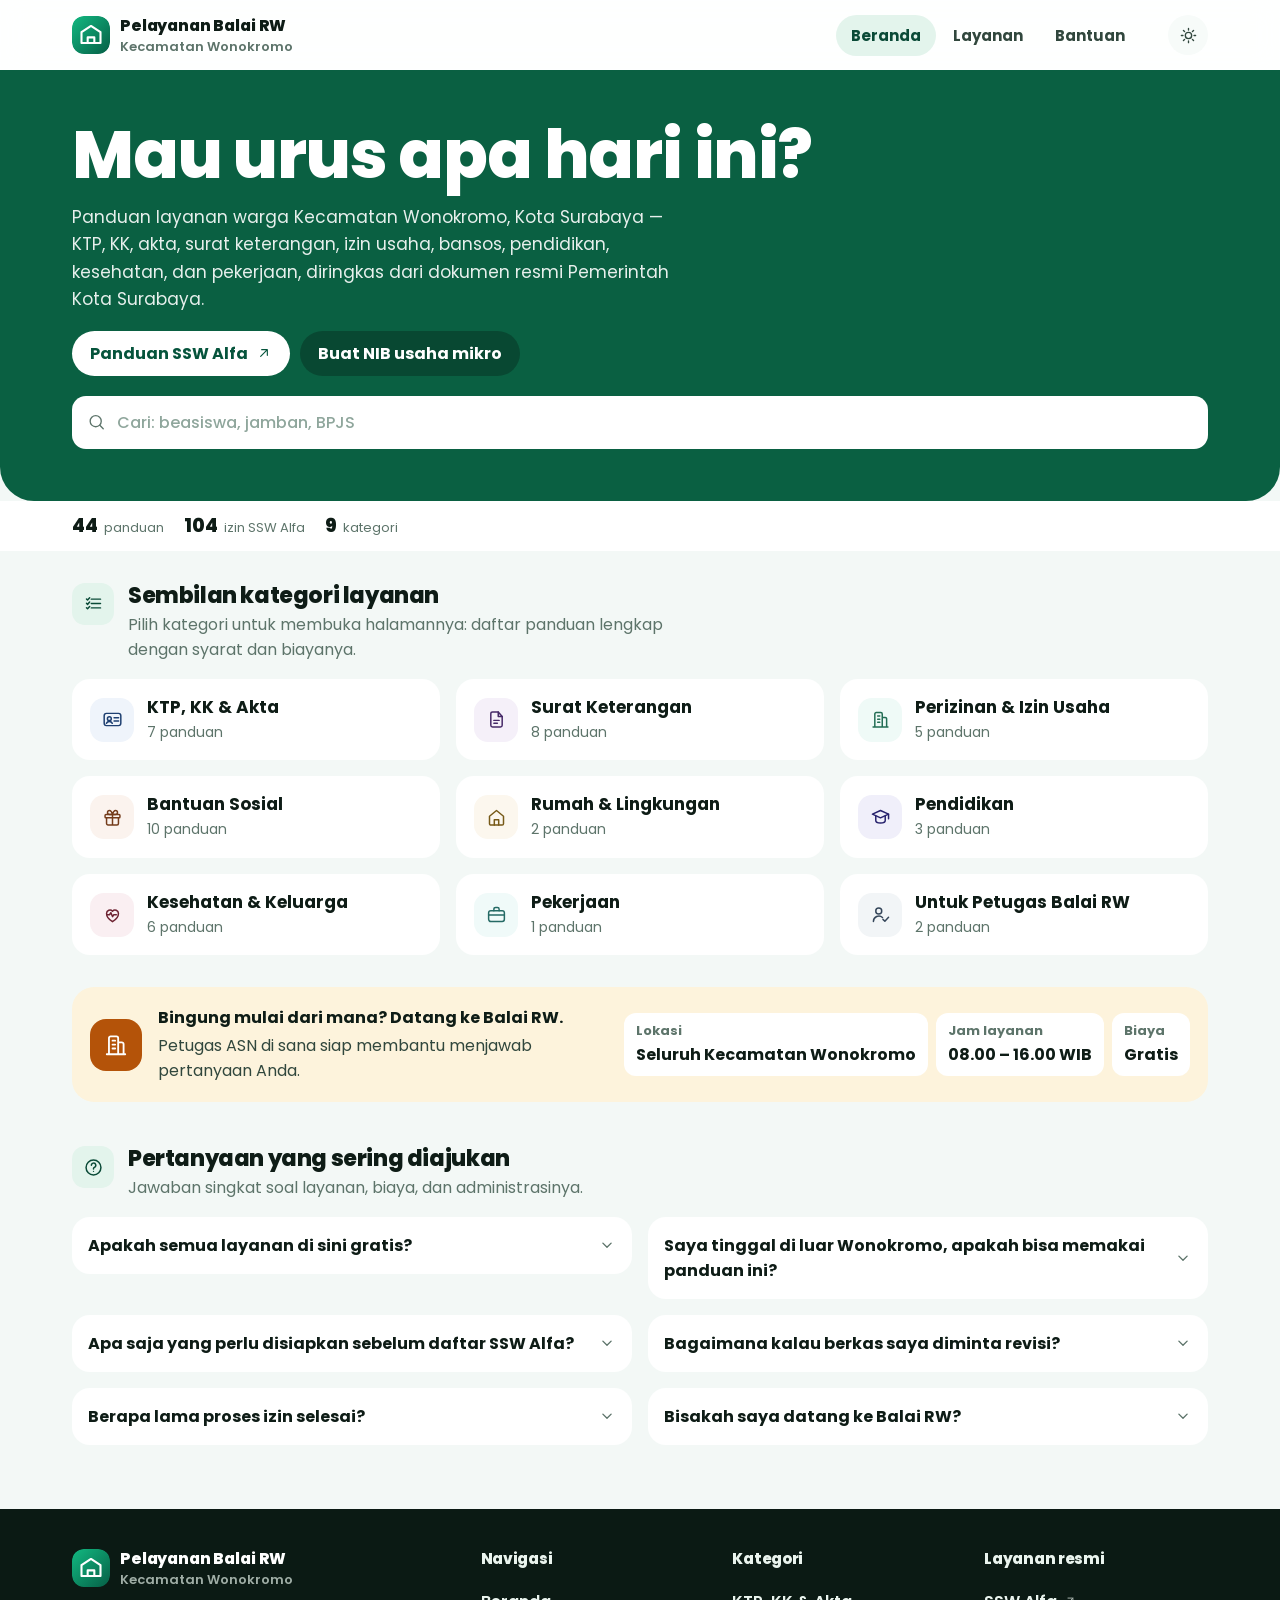
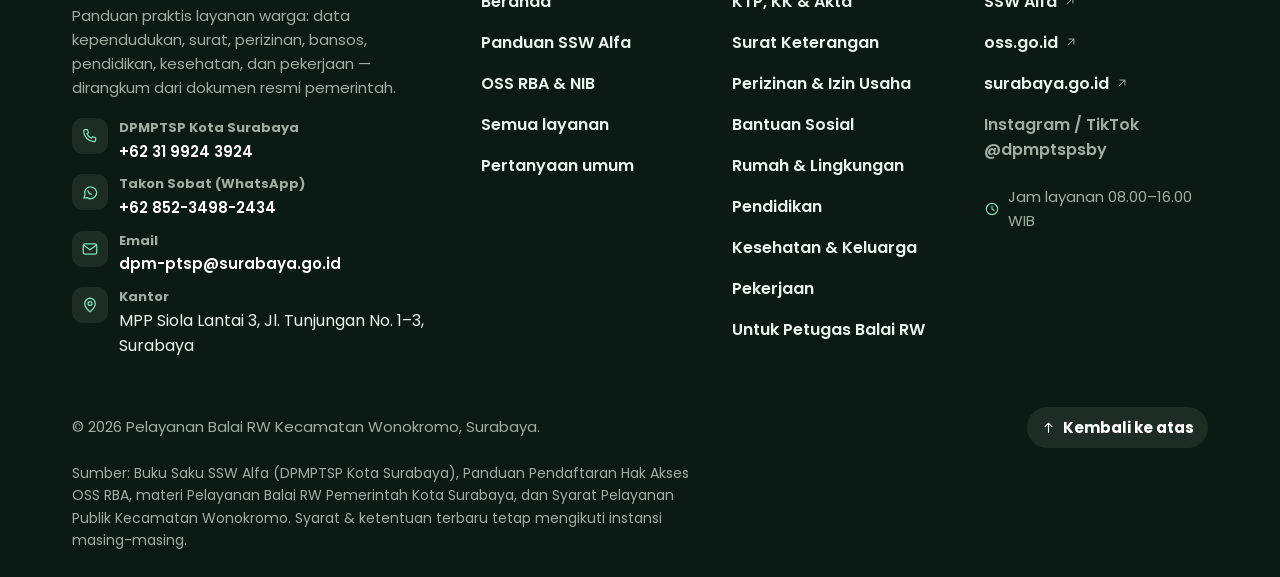
==== commit 6b8c29ae: "ui/ux v9.1: simplify - remove photos and the dulu-kini band, restore category icons, tidy FAQ spacin" ====
--- a/index.html
+++ b/index.html
@@ -125,16 +125,11 @@
 <div data-view="beranda">
   <section class="hero">
     <div class="wrap">
-      <div class="hero-grid">
-        <div class="hero-txt">
-          <h1>Mau urus apa hari ini?</h1>
-          <p class="lead">Panduan layanan warga Kecamatan Wonokromo, Kota Surabaya — KTP, KK, akta, surat keterangan, izin usaha, bansos, pendidikan, kesehatan, dan pekerjaan, diringkas dari dokumen resmi Pemerintah Kota Surabaya.</p>
-          <div class="hero-cta">
-            <a class="btn btn-primary" href="#ssw">Panduan SSW Alfa <svg class="ic" aria-hidden="true"><use href="#i-arrow-up-right"/></svg></a>
-            <a class="btn btn-soft" href="#oss">Buat NIB usaha mikro</a>
-          </div>
-        </div>
-        <img class="hero-photo" src="assets/img/hero-dtc.jpg" width="1440" height="960" alt="Pasar DTC dan banner bertuliskan Wonokromo, Kecamatan Wonokromo, Surabaya" fetchpriority="high" decoding="async">
+      <h1>Mau urus apa hari ini?</h1>
+      <p class="lead">Panduan layanan warga Kecamatan Wonokromo, Kota Surabaya — KTP, KK, akta, surat keterangan, izin usaha, bansos, pendidikan, kesehatan, dan pekerjaan, diringkas dari dokumen resmi Pemerintah Kota Surabaya.</p>
+      <div class="hero-cta">
+        <a class="btn btn-primary" href="#ssw">Panduan SSW Alfa <svg class="ic" aria-hidden="true"><use href="#i-arrow-up-right"/></svg></a>
+        <a class="btn btn-soft" href="#oss">Buat NIB usaha mikro</a>
       </div>
       <form class="search hero-search" role="search" id="hsearchHero">
         <label class="sr" for="hq">Cari layanan</label>
@@ -161,23 +156,6 @@
     </section>
 
     <div id="hout"></div>
-
-    <section class="then" id="wonokromo">
-      <div class="sec-h">
-        <span class="sec-ic"><svg class="ic" aria-hidden="true"><use href="#i-pin"/></svg></span>
-        <div><h2>Wonokromo, dulu &amp; kini</h2><p>Foto arsip pasar malam Surabaya (1905–1906) dan suasana jalan sekitar Wonokromo hari ini.</p></div>
-      </div>
-      <div class="thengrid">
-        <figure class="thenfig">
-          <img src="assets/img/wonokromo-dulu.jpg" width="1280" height="905" alt="Penenun songket di pasar malam Surabaya, foto Ohannes Kurkdjian, 1905–1906" loading="lazy" decoding="async">
-          <figcaption><b>Dulu.</b> Penenun songket di pasar malam Surabaya, 1905–1906 — koleksi KITLV, domain publik</figcaption>
-        </figure>
-        <figure class="thenfig">
-          <img src="assets/img/wonokromo-kini.jpg" width="1280" height="852" alt="Pedagang dan pengendara motor di Jalan Kranggan dekat Wonokromo, Surabaya, 2025" loading="lazy" decoding="async">
-          <figcaption><b>Kini.</b> Jalan Kranggan dekat Wonokromo, 2025 — Bahnfrend, CC BY-SA 4.0</figcaption>
-        </figure>
-      </div>
-    </section>
 
     <section class="faqsec" id="faq">
       <div class="sec-h">
@@ -217,18 +195,13 @@
 <div data-view="ssw" hidden>
   <section class="hero">
     <div class="wrap">
-      <div class="hero-grid">
-        <div class="hero-txt">
-          <h1>SSW Alfa</h1>
-          <p class="lead">SSW Alfa (Surabaya Single Window Alfa) adalah aplikasi perizinan online Pemerintah Kota Surabaya. Daftar, unggah berkas, pantau status, sampai cetak izin bisa dari rumah tanpa bolak-balik ke kantor.</p>
-          <div class="cta">
-            <a class="btn btn-primary" href="https://sswalfa.surabaya.go.id" target="_blank" rel="noopener">Buka SSW Alfa <svg class="ic" aria-hidden="true"><use href="#i-arrow-up-right"/></svg></a>
-            <button class="btn btn-soft" type="button" data-jump="ssw-layanan"><svg class="ic" aria-hidden="true"><use href="#i-search"/></svg> Cari layanan</button>
-          </div>
-          <p class="src"><svg class="ic" aria-hidden="true"><use href="#i-book"/></svg> Diringkas dari Buku Saku SSW Alfa, Dinas Penanaman Modal dan Pelayanan Terpadu Satu Pintu Kota Surabaya.</p>
-        </div>
-        <img class="hero-photo" src="assets/img/balai-kota.jpg" width="1280" height="673" alt="Balai Kota Surabaya sore hari, kantor Pemerintah Kota Surabaya" loading="lazy" decoding="async">
-      </div>
+      <h1>SSW Alfa</h1>
+      <p class="lead">SSW Alfa (Surabaya Single Window Alfa) adalah aplikasi perizinan online Pemerintah Kota Surabaya. Daftar, unggah berkas, pantau status, sampai cetak izin bisa dari rumah tanpa bolak-balik ke kantor.</p>
+      <div class="cta">
+        <a class="btn btn-primary" href="https://sswalfa.surabaya.go.id" target="_blank" rel="noopener">Buka SSW Alfa <svg class="ic" aria-hidden="true"><use href="#i-arrow-up-right"/></svg></a>
+        <button class="btn btn-soft" type="button" data-jump="ssw-layanan"><svg class="ic" aria-hidden="true"><use href="#i-search"/></svg> Cari layanan</button>
+      </div>
+      <p class="src"><svg class="ic" aria-hidden="true"><use href="#i-book"/></svg> Diringkas dari Buku Saku SSW Alfa, Dinas Penanaman Modal dan Pelayanan Terpadu Satu Pintu Kota Surabaya.</p>
     </div>
   </section>
 
@@ -504,7 +477,6 @@
     </div>
     <div class="wrap foot-note">
       <p>Sumber: Buku Saku SSW Alfa (DPMPTSP Kota Surabaya), Panduan Pendaftaran Hak Akses OSS RBA, materi Pelayanan Balai RW Pemerintah Kota Surabaya, dan Syarat Pelayanan Publik Kecamatan Wonokromo. Syarat &amp; ketentuan terbaru tetap mengikuti instansi masing-masing.</p>
-      <p>Foto: DTC Wonokromo (Pemerintah Kota Surabaya, domain publik), Stasiun Wonokromo (Rizal Febri Ardiansyah, CC BY-SA 4.0), pasar malam Surabaya 1905–1906 (Ohannes Kurkdjian — KITLV, domain publik), Jalan Kranggan (Bahnfrend, CC BY-SA 4.0), dan Balai Kota Surabaya (Yamin Nathaniel, CC BY-SA 2.0), semuanya via Wikimedia Commons.</p>
     </div>
   </div>
 </footer>
--- a/assets/style.css
+++ b/assets/style.css
@@ -160,7 +160,7 @@
 .burger{display:none}
 /* Drawer */
 .drawer{position:fixed;inset:0;z-index:70;background:rgba(8,20,16,.5);animation:fade .18s ease-out}
-.drawer-in{position:absolute;inset:0 0 0 auto;width:min(320px,86vw);background:var(--surface);padding:20px 18px calc(20px + env(safe-area-inset-bottom));overflow-y:auto;display:flex;flex-direction:column;gap:2px;animation:slidein .22s cubic-bezier(.2,.7,.3,1);box-shadow:var(--sh-2)}
+.drawer-in{position:absolute;inset:0 0 0 auto;width:min(320px,86vw);background:var(--surface);padding:20px 18px calc(20px + env(safe-area-inset-bottom));overflow-y:auto;display:flex;flex-direction:column;gap:2px;animation:slidein .22s cubic-bezier(.2,.7,.3,1);box-shadow:var(--sh-2)} /* taste-skill-ignore: shadow — drawer adalah overlay sungguhan */
 @keyframes slidein{from{transform:translateX(24px);opacity:.6}to{transform:none;opacity:1}}
 @keyframes fade{from{opacity:0}to{opacity:1}}
 .drawer-t{font:800 var(--t-sm) var(--f-body);color:var(--muted);margin:0 0 8px;padding-inline:12px}
@@ -172,12 +172,10 @@
 .drawer-foot .ic{width:16px;height:16px;color:var(--brand)}
 
 /* ============ Banner ============ */
+/* Banner hero: teks penuh, tanpa foto (v9.1) — fokus ke satu tugas, yaitu pilih layanan */
 .hero{position:relative;background:var(--hero-from);color:var(--hero-ink);padding-block:24px 28px;border-radius:0 0 var(--r-lg) var(--r-lg);overflow:hidden}
 .hero[data-cat]{--hero-from:hsl(var(--ch) calc(var(--csat) * .75) 24%)}
 [data-theme="dark"] .hero[data-cat]{--hero-from:hsl(var(--ch) 26% 9%)}
-/* Grid hero: teks + foto; tanpa ornamen latar (v9: permukaan rata) */
-.hero-grid{position:relative;z-index:1;display:grid;gap:20px}
-.hero-photo{width:100%;height:195px;object-fit:cover;border-radius:16px;display:block}
 .hero h1{font-size:clamp(30px,8vw,38px);color:var(--hero-ink)}
 .lead{margin:11px 0 0;max-width:56ch;font-size:var(--t-md);color:var(--hero-ink-2)}
 .hero-cta,.cta{display:flex;flex-wrap:wrap;gap:10px;margin-top:18px}
@@ -190,7 +188,7 @@
 .search>.ic{position:absolute;left:15px;top:50%;transform:translateY(-50%);width:19px;height:19px;color:var(--muted);pointer-events:none}
 .search input{width:100%;font:500 var(--t-base) var(--f-body);color:var(--ink);background:var(--surface);border:1.5px solid transparent;border-radius:14px;padding:13px 44px 13px 44px;min-height:52px}
 .search input::placeholder{color:#8FA69C}
-.search input:focus{outline:none;border-color:var(--brand);box-shadow:var(--ring)}
+.search input:focus{outline:none;border-color:var(--brand);box-shadow:var(--ring)} /* taste-skill-ignore: shadow — cincin fokus a11y, bukan elevasi */
 .clr{position:absolute;right:10px;top:50%;transform:translateY(-50%);width:40px;height:40px;display:grid;place-items:center;background:none;border:0;font-size:20px;color:var(--muted);cursor:pointer;border-radius:var(--pill)}
 /* ============ Strip putih di bawah banner (statistik) ============ */
 .strip{background:var(--surface)}
@@ -209,16 +207,16 @@
 .kgrid{display:grid;grid-template-columns:repeat(2,minmax(0,1fr));gap:12px}
 /* Judul kartu memakai warna tinta, bukan warna tautan */
 a.kcard,a.tile,a.item,a.cat{color:var(--ink)}
-/* Kartu kategori: teks murni, dibedakan warna & hover — tanpa ikon di atas kartu */
-.kcard{position:relative;display:block;background:var(--surface);border-radius:18px;padding:15px 18px;cursor:pointer;color:var(--ink);font:inherit;box-shadow:none;text-decoration:none;transition:transform .14s,box-shadow .14s;min-width:0}
-.kcard-b{display:block;min-width:0}
+/* Kartu kategori: chip ikon + teks, ikon disusun warna kategori agar kategori mudah dikenali warga */
+.kcard{position:relative;display:flex;align-items:center;gap:13px;text-align:left;background:var(--surface);border-radius:18px;padding:15px 16px;cursor:pointer;color:var(--ink);font:inherit;box-shadow:none;text-decoration:none;transition:transform .14s,box-shadow .14s;min-width:0}
+.kcard-ic{flex:none;width:44px;height:44px;border-radius:14px;display:grid;place-items:center;background:var(--cs);color:var(--cd)}
+.kcard-ic .ic{width:21px;height:21px}
+.kcard-b{display:block;min-width:0;padding-right:12px}
 .kcard-b b{display:block;font-size:17px;font-weight:700;line-height:1.3;transition:color .14s}
 .kcard-b small{display:block;color:var(--muted);font-size:var(--t-xs);margin-top:3px}
-.kcard::after{content:"→";position:absolute;right:16px;top:14px;font-weight:700;font-size:16px;color:var(--cd,var(--brand-ink));opacity:0;transition:opacity .14s}
 
 /* ============ Info Balai RW ============ */
 .rwcard{margin-top:32px;display:flex;flex-wrap:wrap;align-items:center;gap:16px;background:var(--accent-soft);border-radius:22px;padding:18px}
-.rw-photo{flex:none;width:200px;height:112px;object-fit:cover;border-radius:14px}
 .rw-ic{flex:none;width:52px;height:52px;border-radius:16px;display:grid;place-items:center;background:var(--accent);color:#fff}
 .rw-ic .ic{width:26px;height:26px}
 .rwtop{flex:1 1 260px;min-width:0}
@@ -382,24 +380,14 @@
 .src-note .ic{width:15px;height:15px}
 
 /* ============ FAQ ============ */
-.faqsec{padding-top:40px}
-.faq{display:grid;gap:10px}
+.faqsec{padding-top:44px}
+.faq{display:grid;gap:12px}
 .faq-item{background:var(--surface);border-radius:18px;overflow:hidden}
-.faq-item summary{display:flex;align-items:center;gap:12px;font:700 var(--t-md) var(--f-body);color:var(--ink);padding:15px 16px;cursor:pointer;list-style:none}
+.faq-item summary{display:flex;align-items:center;gap:12px;font:700 var(--t-md) var(--f-body);color:var(--ink);padding:16px;cursor:pointer;list-style:none}
 .faq-item summary::-webkit-details-marker{display:none}
 .faq-item summary .ic{margin-left:auto;width:18px;height:18px;color:var(--muted);transition:transform .18s}
 .faq-item[open] summary .ic{transform:rotate(180deg);color:var(--brand)}
-.faq-item p{margin:0;padding:0 16px 16px;color:var(--muted);font-size:var(--t-md);max-width:70ch}
-
-/* ============ Band foto: Wonokromo, dulu & kini ============ */
-.thengrid{display:grid;gap:14px}
-.thenfig{margin:0;min-width:0}
-.thenfig img{width:100%;aspect-ratio:4/3;object-fit:cover;border-radius:18px;display:block}
-.thenfig figcaption{font-size:var(--t-xs);color:var(--muted);margin-top:8px;max-width:64ch}
-.thenfig figcaption b{color:var(--ink-2)}
-@media (min-width:760px){
-  .thengrid{grid-template-columns:1fr 1fr;gap:16px}
-}
+.faq-item p{margin:0 16px;padding:5px 0 18px;border-top:1px solid var(--line);color:var(--muted);font-size:var(--t-md);max-width:70ch} /* taste-skill-ignore: hairline — pemisah pertanyaan dan jawaban accordion yang terbuka */
 
 /* ============ Halaman Layanan (katalog kategori) ============ */
 .hero .search{margin-top:20px;position:relative;z-index:1}
@@ -442,20 +430,20 @@
 .foot-note p{margin:0;font-size:var(--t-xs);color:var(--foot-dim);max-width:70ch}
 
 /* ============ Toast ============ */
-.toast{position:fixed;left:50%;bottom:calc(env(safe-area-inset-bottom,0px) + 26px);transform:translateX(-50%);background:var(--ink);color:var(--bg);padding:11px 18px;border-radius:var(--pill);font-size:var(--t-md);font-weight:700;opacity:0;transition:opacity .2s;pointer-events:none;z-index:99;max-width:calc(100vw - 40px);text-align:center;box-shadow:var(--sh-2)}
+.toast{position:fixed;left:50%;bottom:calc(env(safe-area-inset-bottom,0px) + 26px);transform:translateX(-50%);background:var(--ink);color:var(--bg);padding:11px 18px;border-radius:var(--pill);font-size:var(--t-md);font-weight:700;opacity:0;transition:opacity .2s;pointer-events:none;z-index:99;max-width:calc(100vw - 40px);text-align:center;box-shadow:var(--sh-2)} /* taste-skill-ignore: shadow — toast adalah overlay sungguhan */
 
 /* ============ Interaksi ============ */
 .btn:active,.quick button:active,.copy:active,.clr:active,.kcard:active,.cat:active{transform:scale(.97)}
 .tile:active{transform:scale(.99)}
 .kcard,.tile,.cat,.item,.btn,.quick button,.copy,.ibtn{transition:transform .12s,box-shadow .12s,border-color .12s,background .12s}
 @media (hover:hover){
-  .kcard:hover{transform:translateY(-3px);box-shadow:var(--sh-2)}
-  .kcard:hover::after{opacity:1}
+  .kcard:hover{transform:translateY(-3px);box-shadow:var(--sh-2)} /* taste-skill-ignore: shadow — lift hanya saat hover, bukan keadaan diam */
+  .kcard:hover .kcard-ic{background:var(--cd);color:var(--cs)}
   .kcard:hover .kcard-b b{color:var(--cd)}
-  .tile:hover{transform:translateY(-3px);box-shadow:var(--sh-2)}
+  .tile:hover{transform:translateY(-3px);box-shadow:var(--sh-2)} /* taste-skill-ignore: shadow — lift hanya saat hover, bukan keadaan diam */
   .tile:hover .go{opacity:1}
   .tile:hover b{color:var(--cd)}
-  .cat:hover,.item:hover{box-shadow:var(--sh-1)}
+  .cat:hover,.item:hover{box-shadow:var(--sh-1)} /* taste-skill-ignore: shadow — sorotan hover kartu daftar, bukan keadaan diam */
   .cat:hover b,.item:hover .nm{color:var(--brand-ink)}
   .mainnav a:hover,.mainnav button:hover{color:var(--brand-ink);background:var(--surface-2)}
   .ibtn:hover{background:var(--brand-soft);color:var(--brand-ink)}
@@ -474,7 +462,6 @@
 @media (max-width:639px){
   .strip-in{gap:12px;padding-block:12px}
   .stats{width:100%;justify-content:space-between}
-  .rw-photo{width:100%;height:150px}
 }
 @media (min-width:1024px){
   .wrap{max-width:1200px;padding-inline:32px}
@@ -484,14 +471,12 @@
   #sbtn{display:none}
   .burger{display:none}
   .hero{padding-block:48px 52px;border-radius:0 0 34px 34px}
-  .hero-grid{grid-template-columns:minmax(0,1.15fr) minmax(0,.85fr);gap:32px;align-items:stretch}
-  .hero-photo{height:100%;min-height:320px;border-radius:22px}
   .hero h1{font-size:clamp(42px,5.4vw,66px)}
   .lead{font-size:17px}
   .strip-in{padding-block:15px}
   section{padding-top:44px;scroll-margin-top:132px}
   /* FAQ dua kolom di layar lebar */
-  .faq{grid-template-columns:repeat(2,minmax(0,1fr));gap:14px;align-items:start}
+  .faq{grid-template-columns:repeat(2,minmax(0,1fr));gap:16px;align-items:start}
   .kgrid{grid-template-columns:repeat(3,minmax(0,1fr));gap:16px}
   .kcard{padding:17px 18px}
   .grid{grid-template-columns:repeat(auto-fill,minmax(272px,1fr));gap:16px}
@@ -509,15 +494,14 @@
 @media (min-width:1440px){
   .kgrid{grid-template-columns:repeat(4,minmax(0,1fr))}
 }
-@media (max-width:767px){
-  .hero-photo{height:170px}
-}
 @media (max-width:430px){
   .logo-txt em{display:none}
   .kgrid{grid-template-columns:repeat(2,minmax(0,1fr));gap:10px}
-  .kcard{padding:13px 14px}
+  .kcard{padding:13px 14px;gap:10px}
+  .kcard-ic{width:38px;height:38px;border-radius:12px}
+  .kcard-ic .ic{width:19px;height:19px}
+  .kcard-b{padding-right:0}
   .kcard-b b{font-size:15px}
-  .kcard::after{display:none}
   .block{padding:15px}
   .stage{padding:14px 14px 6px}
   .stats b{font-size:18px}
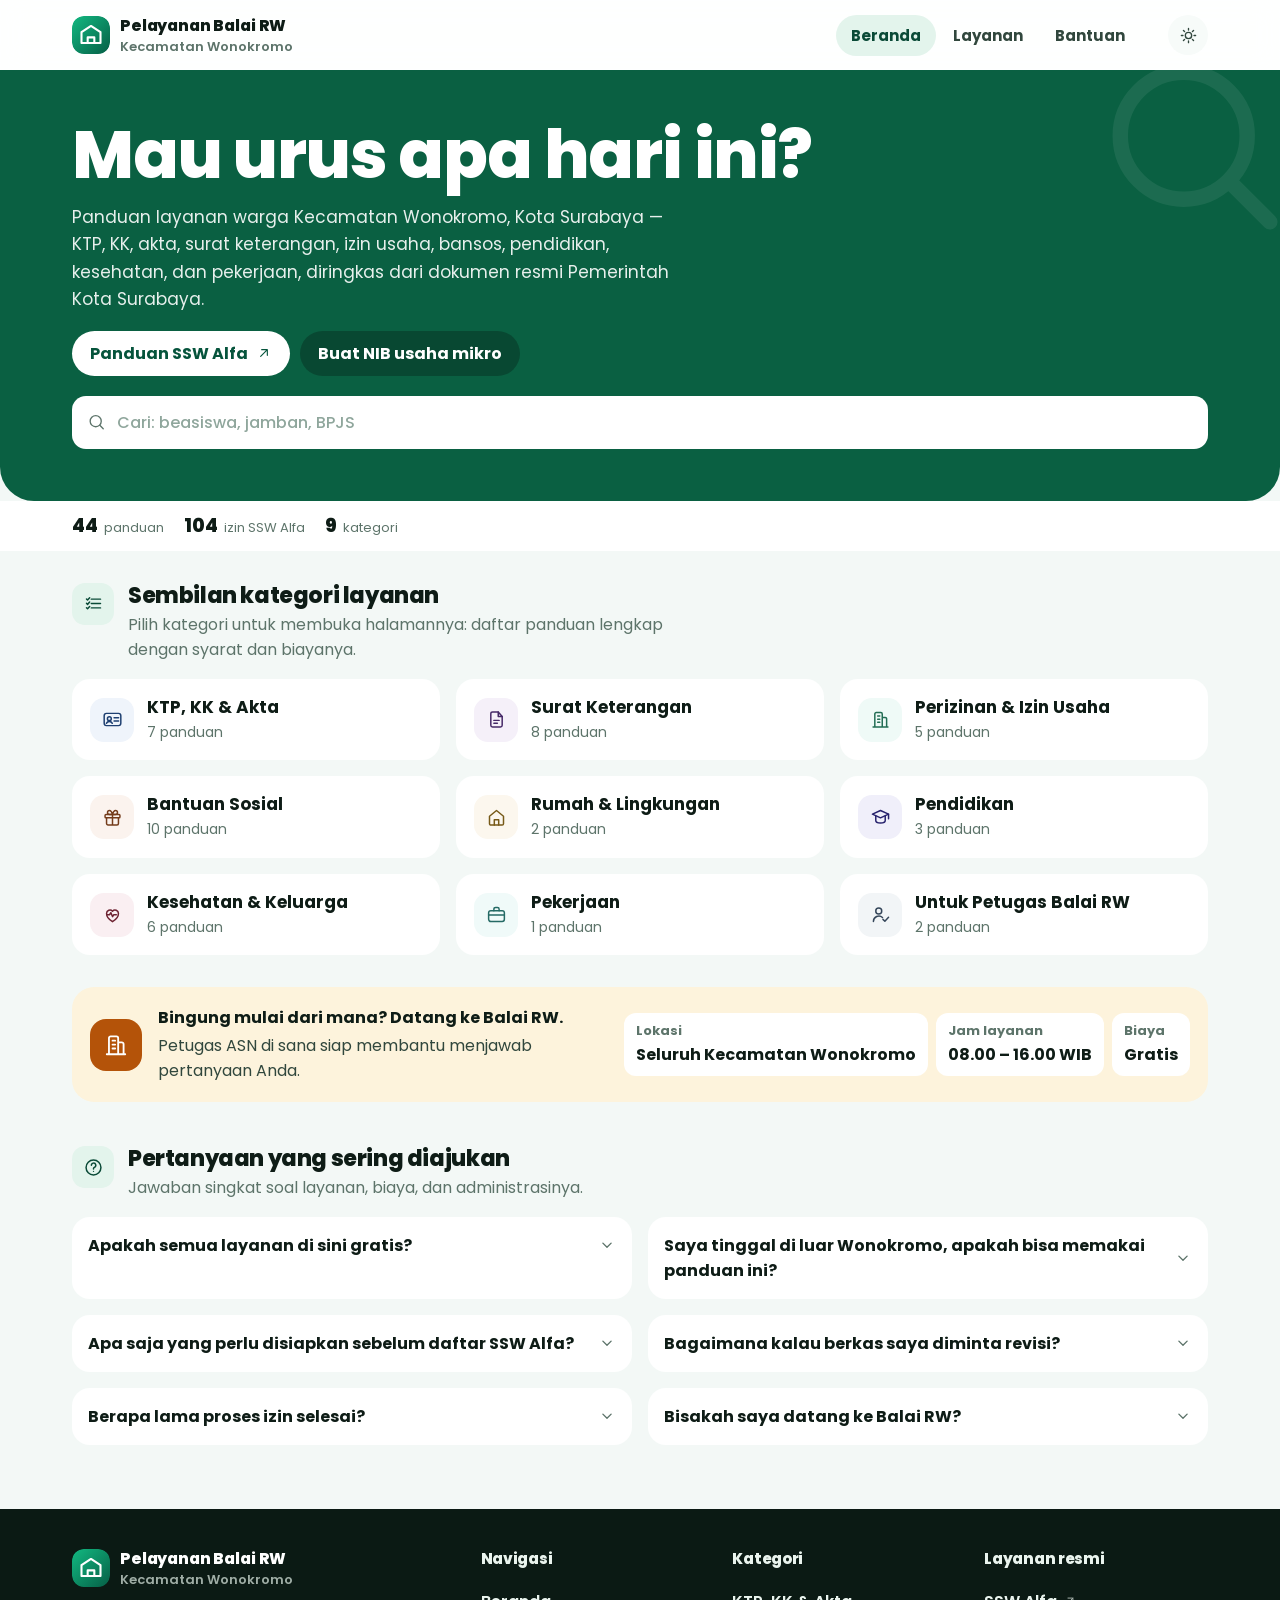
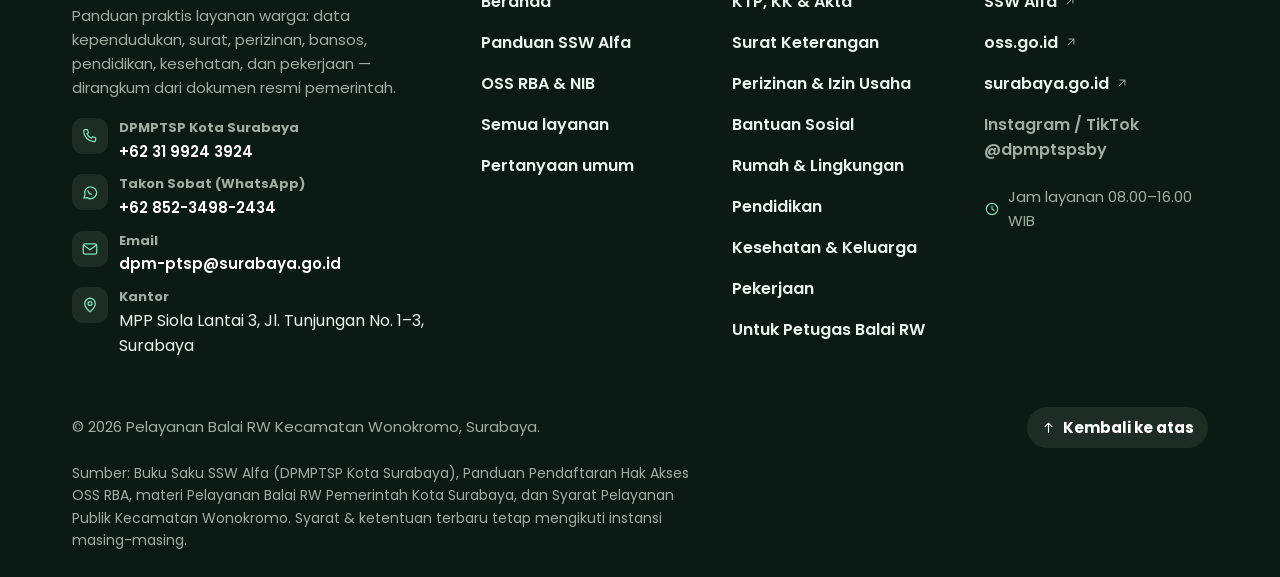
==== commit 20c98767: "ui/ux v9.2: banner katalog ikut palet kategori, ornamen glyph banner, jarak kartu faq seragam, tombo" ====
--- a/index.html
+++ b/index.html
@@ -138,6 +138,7 @@
         <button class="clr" id="hclr" type="button" aria-label="Hapus pencarian" hidden>×</button>
       </form>
     </div>
+    <span class="hero-orn" aria-hidden="true"><svg class="ic"><use href="#i-search"/></svg></span>
   </section>
 
   <div class="strip">
@@ -187,6 +188,7 @@
         <button class="clr" id="lclr" type="button" aria-label="Hapus pencarian" hidden>×</button>
       </form>
     </div>
+    <span class="hero-orn" aria-hidden="true"><svg class="ic"><use href="#i-list"/></svg></span>
   </section>
   <main class="wrap" id="layananBody"></main>
 </div>
@@ -203,6 +205,7 @@
       </div>
       <p class="src"><svg class="ic" aria-hidden="true"><use href="#i-book"/></svg> Diringkas dari Buku Saku SSW Alfa, Dinas Penanaman Modal dan Pelayanan Terpadu Satu Pintu Kota Surabaya.</p>
     </div>
+    <span class="hero-orn" aria-hidden="true"><svg class="ic"><use href="#i-building"/></svg></span>
   </section>
 
   <nav class="tabs" aria-label="Bagian panduan SSW Alfa">
@@ -334,6 +337,7 @@
       <div class="cta"><a class="btn btn-primary" href="https://oss.go.id" target="_blank" rel="noopener">Buka oss.go.id <svg class="ic" aria-hidden="true"><use href="#i-arrow-up-right"/></svg></a><button class="btn btn-soft" type="button" data-jump="oss-nib"><svg class="ic" aria-hidden="true"><use href="#i-arrow-right"/></svg> Langsung ke cara buat NIB</button></div>
       <p class="src"><svg class="ic" aria-hidden="true"><use href="#i-book"/></svg> Diringkas dari Panduan Pendaftaran Hak Akses OSS RBA untuk UMK dan infografis 5 Langkah Mudah Membuat NIB Usaha Mikro (DPMPTSP Kota Surabaya).</p>
     </div>
+    <span class="hero-orn" aria-hidden="true"><svg class="ic"><use href="#i-briefcase"/></svg></span>
   </section>
   <main class="wrap">
     <section>
@@ -419,7 +423,7 @@
 
 <!-- ================= LAYANAN UMUM (diisi dari data) ================= -->
 <div data-view="svc" hidden>
-  <section class="hero"><div class="wrap dhead" id="svcHead"></div></section>
+  <section class="hero"><span class="hero-orn" aria-hidden="true"><svg class="ic"><use href="#i-list"/></svg></span><div class="wrap dhead" id="svcHead"></div></section>
   <main class="wrap" id="svcBody"></main>
 </div>
 
--- a/assets/style.css
+++ b/assets/style.css
@@ -128,6 +128,8 @@
 .hero .btn{background:#fff;color:var(--hero-btn-ink,#06543C)}
 [data-hue] .hero{--hero-btn-ink:hsl(var(--page-h) calc(var(--page-s) * .9) 24%)}
 .hero .btn-soft{background:rgba(0,0,0,.25);color:var(--hero-ink)}
+/* Tombol kembali ke kategori (lapis 3) di dalam banner: ikut gaya tombol lembut banner */
+.hero .svc-back{background:rgba(0,0,0,.25);color:var(--hero-ink);margin:0 0 2px}
 .hero .btn .ic{width:1em;height:1em}
 
 /* ============ Judul bagian ============ */
@@ -176,6 +178,10 @@
 .hero{position:relative;background:var(--hero-from);color:var(--hero-ink);padding-block:24px 28px;border-radius:0 0 var(--r-lg) var(--r-lg);overflow:hidden}
 .hero[data-cat]{--hero-from:hsl(var(--ch) calc(var(--csat) * .75) 24%)}
 [data-theme="dark"] .hero[data-cat]{--hero-from:hsl(var(--ch) 26% 9%)}
+/* Ornamen banner (v9.2): glyph ikon situs diperbesar dan samar di sisi kanan banner — digunting sudutnya. Operator minta sedikit hiasan; ini hiasan yang relevan (ikon halaman itu sendiri, diganti di route()), bukan blob. Lapisan teks selalu di atasnya. Glyph mengikuti --hero-ink agar terbaca di banner terang/gelap. */
+.hero-orn{position:absolute;z-index:0;right:-22px;top:-34px;width:clamp(112px,17vw,240px);aspect-ratio:1;pointer-events:none;user-select:none}
+.hero-orn .ic{width:100%;height:100%;color:var(--hero-ink);opacity:.07}
+.hero>.wrap{position:relative;z-index:1}
 .hero h1{font-size:clamp(30px,8vw,38px);color:var(--hero-ink)}
 .lead{margin:11px 0 0;max-width:56ch;font-size:var(--t-md);color:var(--hero-ink-2)}
 .hero-cta,.cta{display:flex;flex-wrap:wrap;gap:10px;margin-top:18px}
@@ -476,7 +482,8 @@
   .strip-in{padding-block:15px}
   section{padding-top:44px;scroll-margin-top:132px}
   /* FAQ dua kolom di layar lebar */
-  .faq{grid-template-columns:repeat(2,minmax(0,1fr));gap:16px;align-items:start}
+  /* tanpa align-items:start: kartu sebaris sama tinggi, jarak antar baris seragam di kedua kolom */
+  .faq{grid-template-columns:repeat(2,minmax(0,1fr));gap:16px}
   .kgrid{grid-template-columns:repeat(3,minmax(0,1fr));gap:16px}
   .kcard{padding:17px 18px}
   .grid{grid-template-columns:repeat(auto-fill,minmax(272px,1fr));gap:16px}
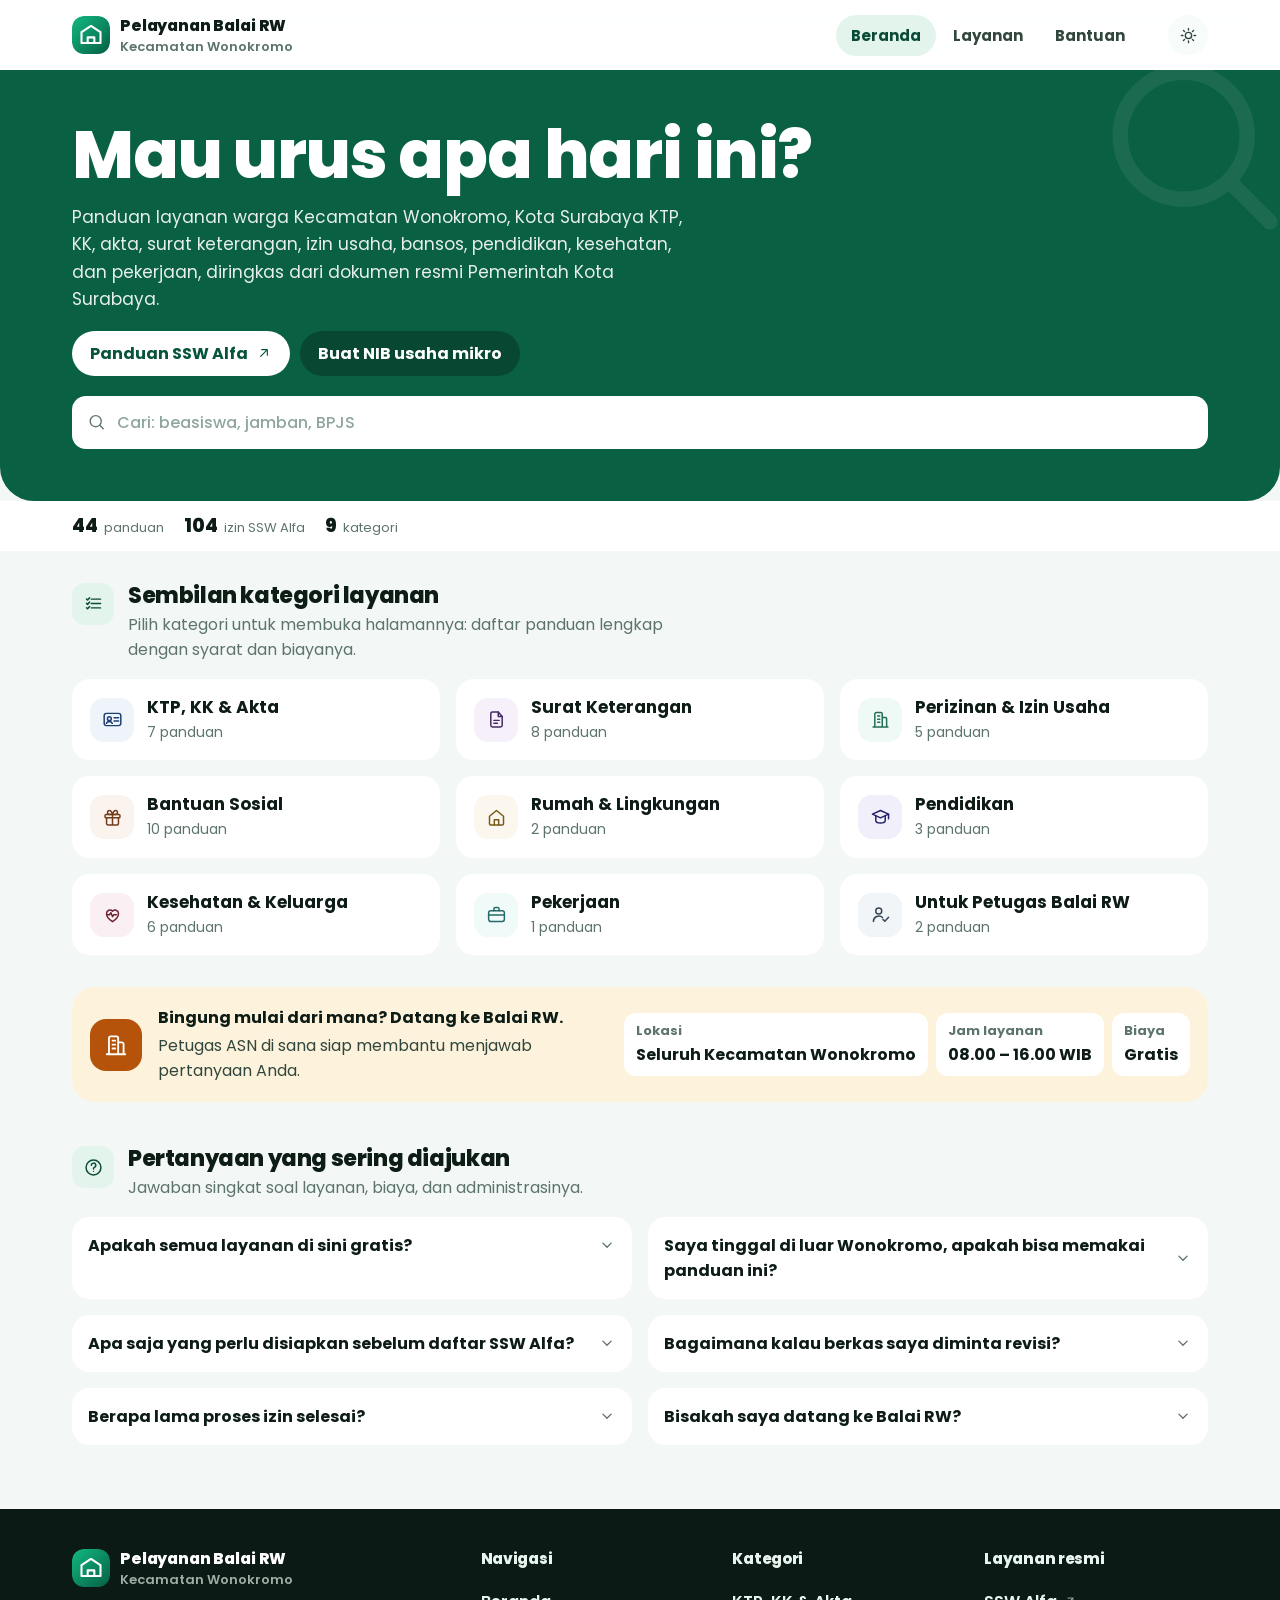
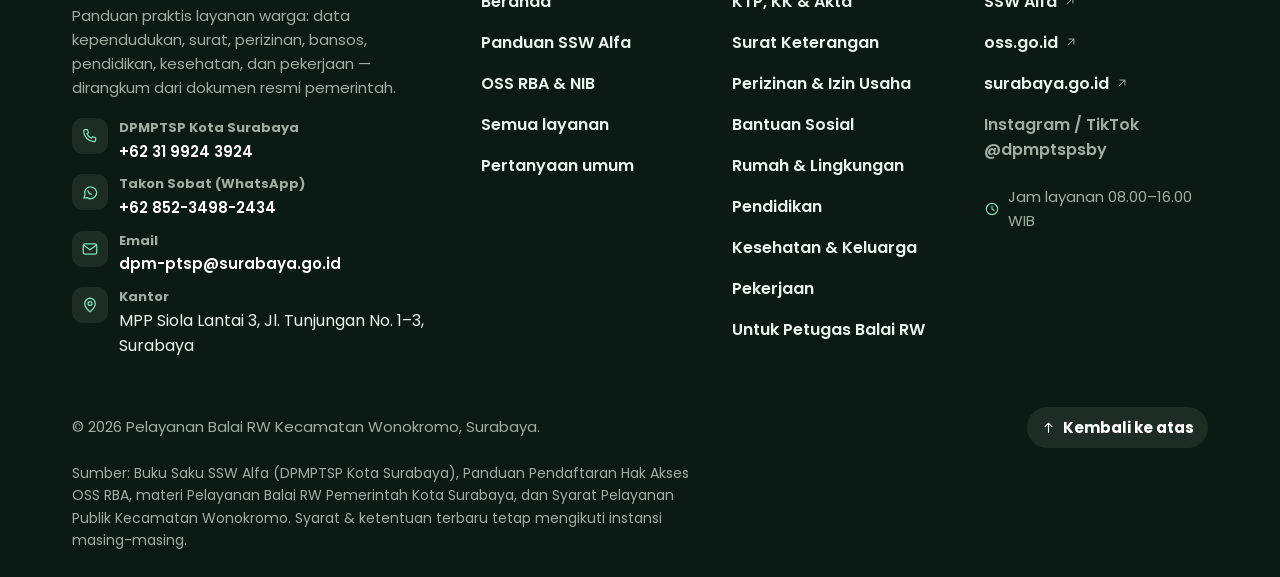
==== commit c7114d1a: "Remove extra comma from lead paragraph" ====
--- a/index.html
+++ b/index.html
@@ -126,7 +126,7 @@
   <section class="hero">
     <div class="wrap">
       <h1>Mau urus apa hari ini?</h1>
-      <p class="lead">Panduan layanan warga Kecamatan Wonokromo, Kota Surabaya — KTP, KK, akta, surat keterangan, izin usaha, bansos, pendidikan, kesehatan, dan pekerjaan, diringkas dari dokumen resmi Pemerintah Kota Surabaya.</p>
+      <p class="lead">Panduan layanan warga Kecamatan Wonokromo, Kota Surabaya KTP, KK, akta, surat keterangan, izin usaha, bansos, pendidikan, kesehatan, dan pekerjaan, diringkas dari dokumen resmi Pemerintah Kota Surabaya.</p>
       <div class="hero-cta">
         <a class="btn btn-primary" href="#ssw">Panduan SSW Alfa <svg class="ic" aria-hidden="true"><use href="#i-arrow-up-right"/></svg></a>
         <a class="btn btn-soft" href="#oss">Buat NIB usaha mikro</a>
@@ -179,6 +179,7 @@
 <div data-view="layanan" hidden>
   <section class="hero hero-l">
     <div class="wrap">
+      <a class="back hero-back" href="#beranda"><svg class="ic" aria-hidden="true"><use href="#i-arrow-left"/></svg> Kembali ke Beranda</a>
       <h1>Semua layanan</h1>
       <p class="lead">Sembilan kategori layanan warga Kecamatan Wonokromo — dari KTP sampai izin usaha. Pilih kategori untuk melihat panduannya satu per satu.</p>
       <form class="search hero-search" role="search" id="lsearch">
@@ -496,4 +497,4 @@
 }
 </script>
 </body>
-</html>+</html>
--- a/assets/style.css
+++ b/assets/style.css
@@ -128,8 +128,8 @@
 .hero .btn{background:#fff;color:var(--hero-btn-ink,#06543C)}
 [data-hue] .hero{--hero-btn-ink:hsl(var(--page-h) calc(var(--page-s) * .9) 24%)}
 .hero .btn-soft{background:rgba(0,0,0,.25);color:var(--hero-ink)}
-/* Tombol kembali ke kategori (lapis 3) di dalam banner: ikut gaya tombol lembut banner */
-.hero .svc-back{background:rgba(0,0,0,.25);color:var(--hero-ink);margin:0 0 2px}
+/* Tombol kembali di dalam banner (katalog → beranda, lapis 3 → kategori): ikut gaya tombol lembut banner */
+.hero .hero-back{background:rgba(0,0,0,.25);color:var(--hero-ink);margin:0 0 2px}
 .hero .btn .ic{width:1em;height:1em}
 
 /* ============ Judul bagian ============ */
@@ -397,11 +397,16 @@
 
 /* ============ Halaman Layanan (katalog kategori) ============ */
 .hero .search{margin-top:20px;position:relative;z-index:1}
-.lay-back{margin:32px 0 14px}
+/* Napas di bawah banner katalog: baris kartu tidak menempel ke banner; pill "Semua kategori" kini tumpang tindih dengan penyokongan ini */
+#layananBody{padding-top:clamp(24px,4vw,32px)}
+.lay-back{margin:0 0 14px}
+/* Ikon pencari izin mengikat baris judul, bukan tengah blok teks 3 baris */
+.lay-ssw .row-ic{align-self:flex-start;margin-top:-5px}
 .lay-ssw{display:flex;flex-wrap:wrap;align-items:center;gap:14px;background:var(--surface);border-radius:20px;padding:16px 18px;margin-top:26px}
 .lay-ssw div{flex:1 1 260px;min-width:0}
 .lay-ssw b{display:block;font-size:var(--t-md)}
-.lay-ssw span{display:block;color:var(--muted);font-size:var(--t-sm);margin-top:2px}
+/* selektor div: agar .lay-ssw span tidak menimpa display:grid chip .row-ic (penyebab ikon tak persis di tengah chip) */
+.lay-ssw div span{display:block;color:var(--muted);font-size:var(--t-sm);margin-top:2px}
 .lay-ssw .btn{flex:none}
 
 /* ============ Footer ============ */
